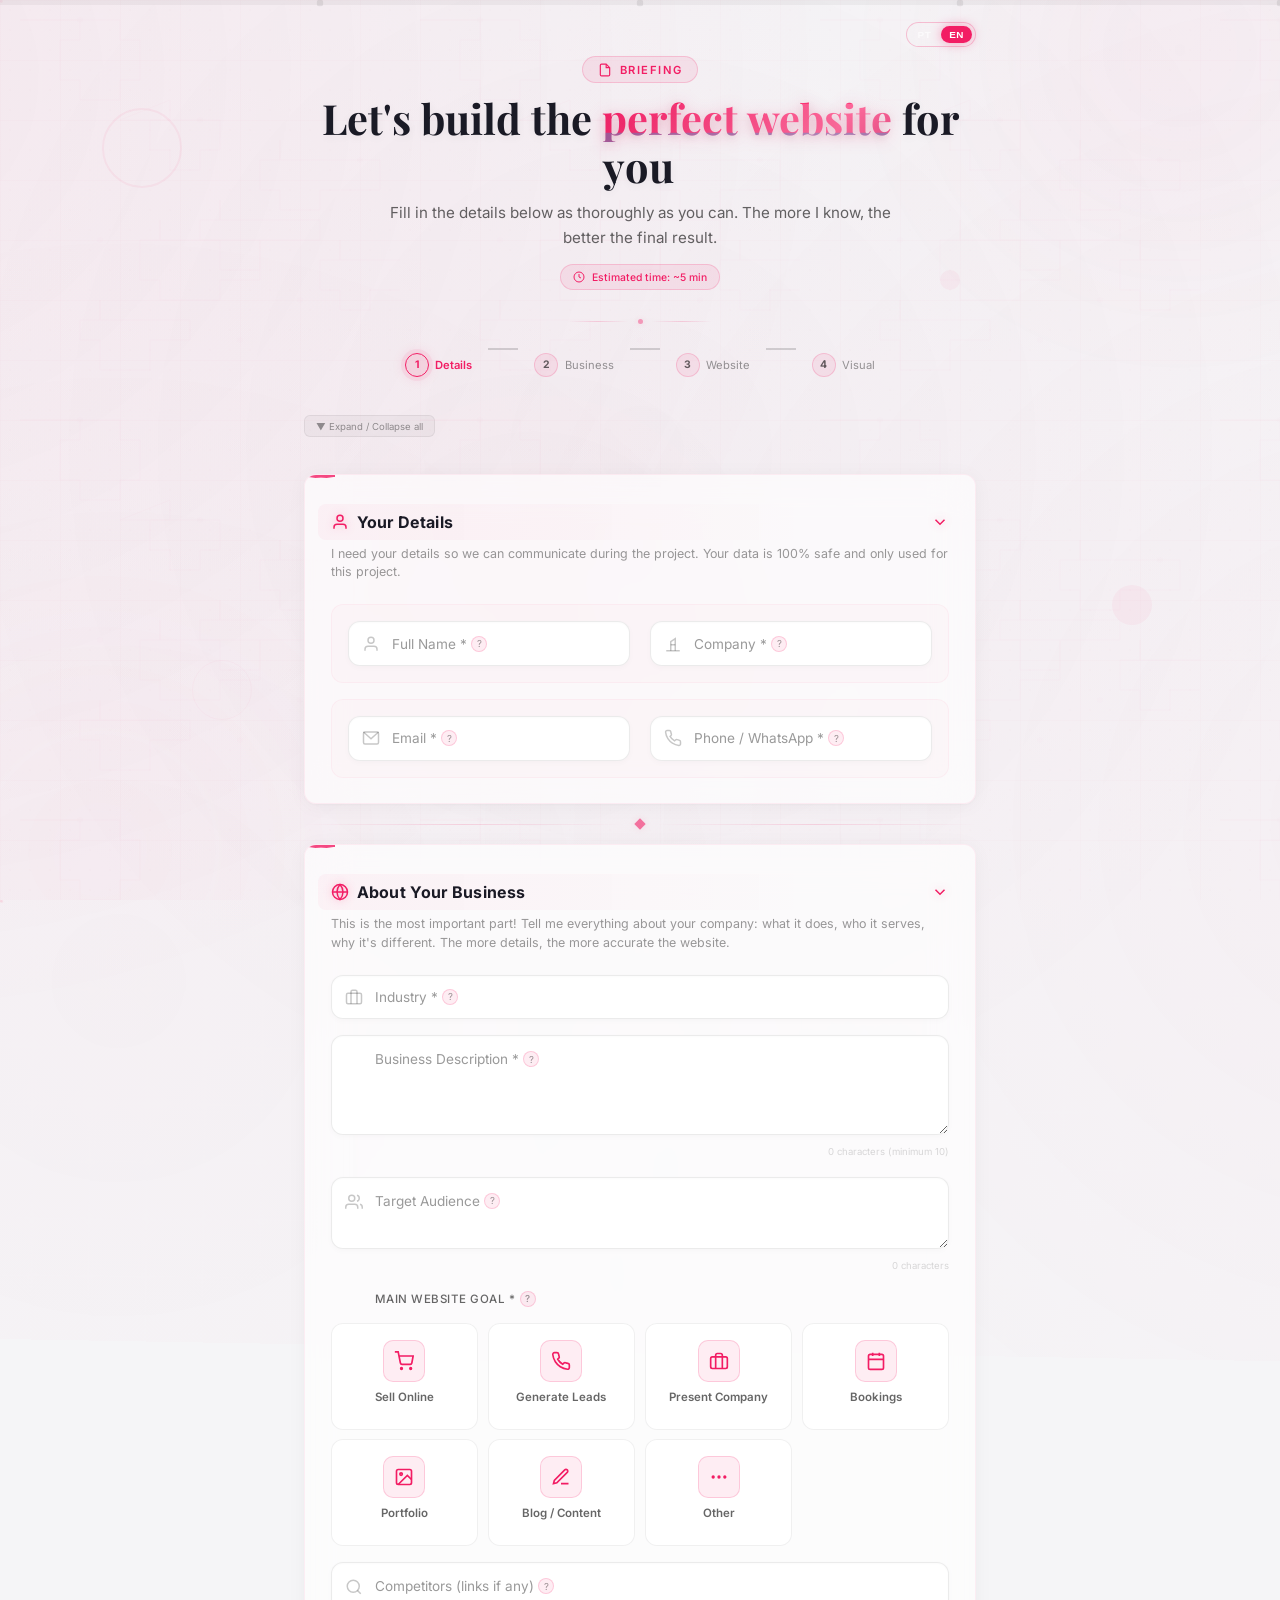
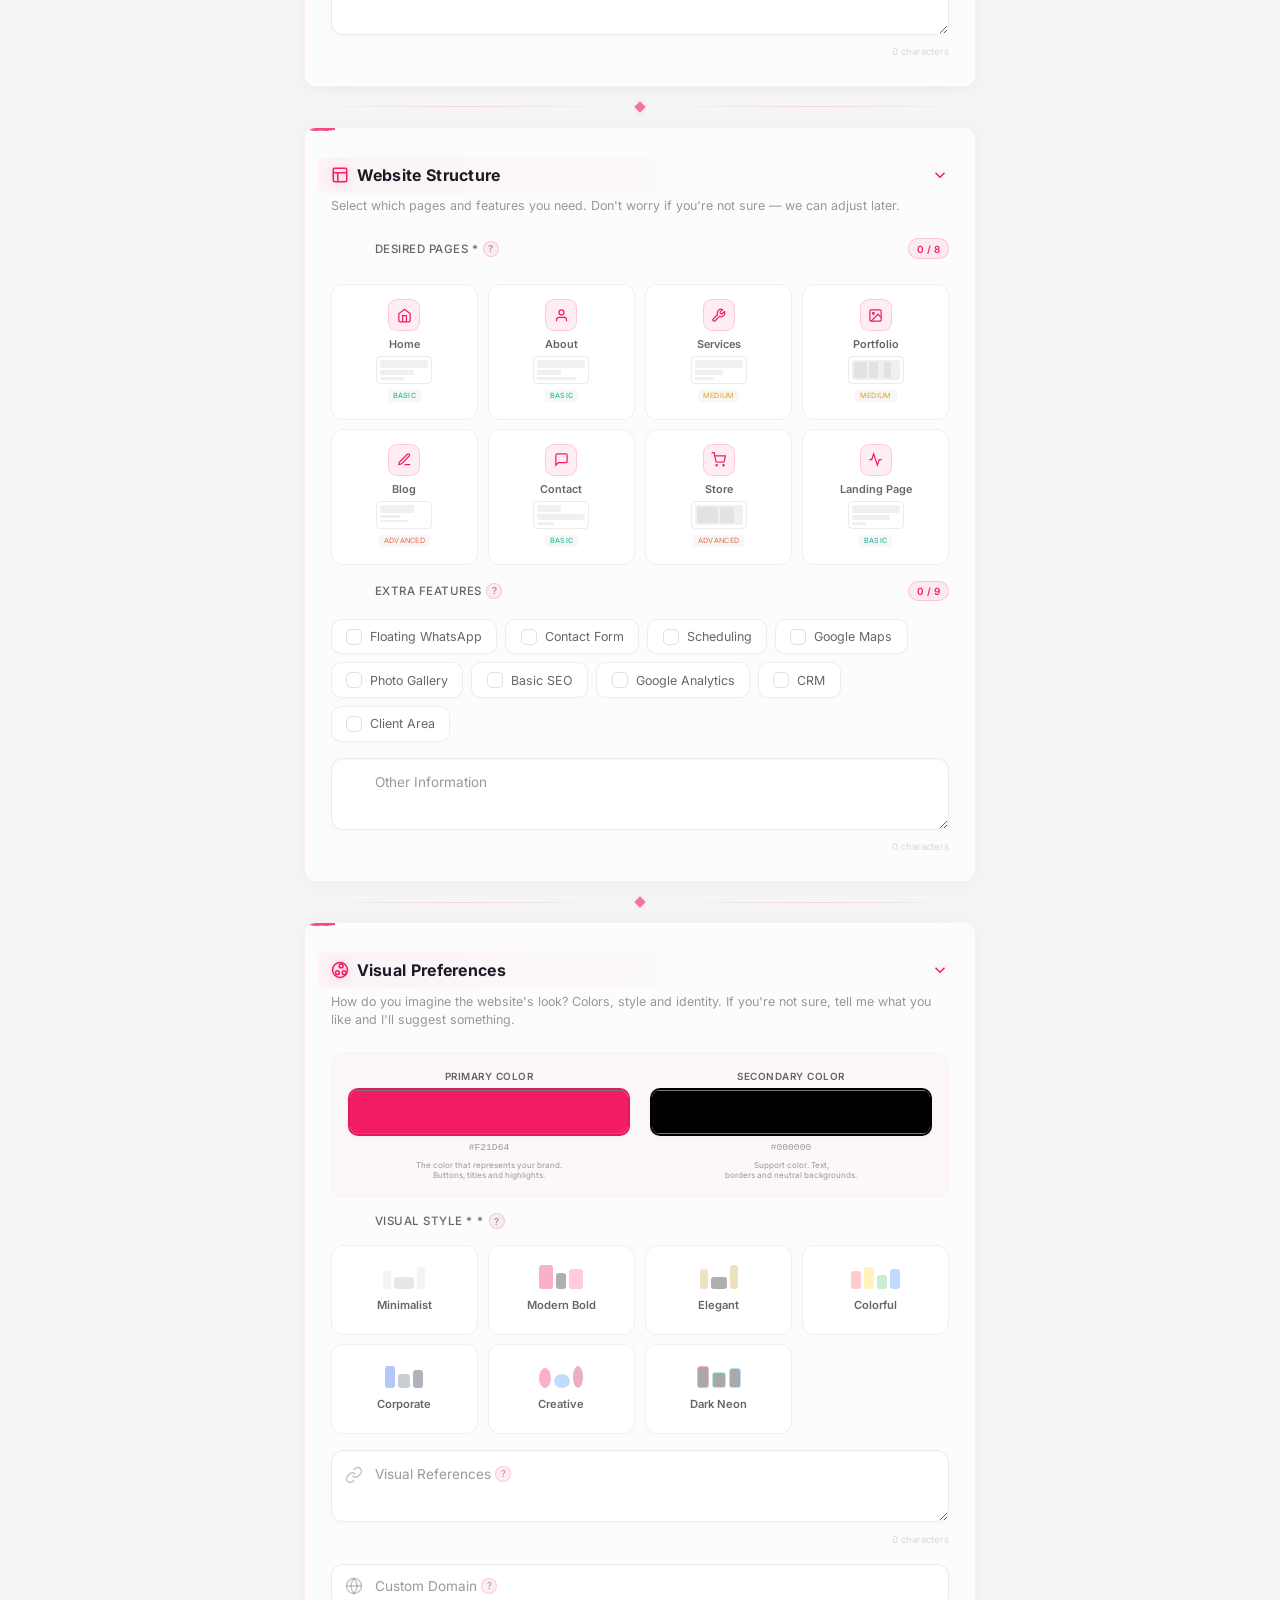
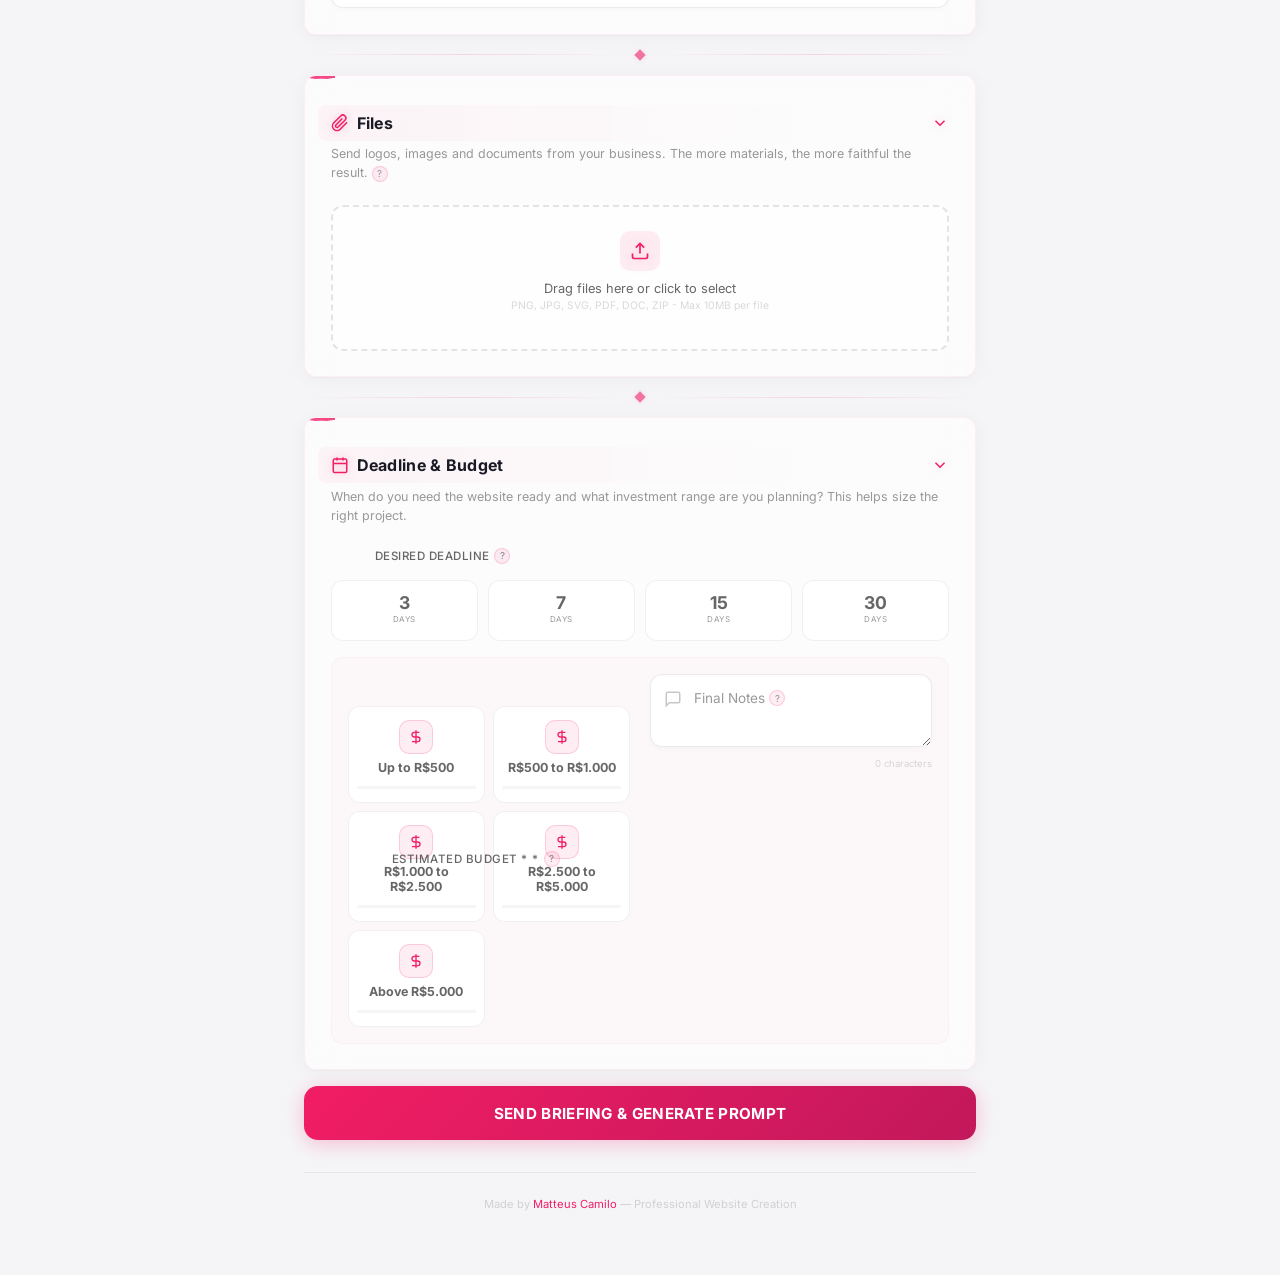
==== briefing.html @ bff7ce13 "Full PT/EN internationalization - briefing form, index, sites pages with lang switcher, textMap, SEO" ====
﻿<!DOCTYPE html>
<html lang="pt-BR">
<head>
    <meta charset="UTF-8">
    <meta name="viewport" content="width=device-width, initial-scale=1.0">
    <title>Briefing - Matteus Camilo | Criacao de Sites</title>
    <meta name="description" content="Formulario de briefing para criacao de sites profissionais. Preencha as informacoes e comece seu projeto.">
    <meta property="og:title" content="Briefing - Matteus Camilo | Criacao de Sites">
    <meta property="og:description" content="Formulario de briefing para criacao de sites profissionais. Preencha e comece seu projeto.">
    <meta property="og:type" content="website">
    <meta property="og:url" content="https://matteuscamiloaudiovisual.vercel.app/briefing.html">
    <meta property="og:image" content="https://matteuscamiloaudiovisual.vercel.app/Topo-fundo-OFC.png">
    <meta name="twitter:card" content="summary_large_image">
    <meta name="twitter:title" content="Briefing - Matteus Camilo | Criacao de Sites">
    <meta name="twitter:description" content="Formulario de briefing para criacao de sites profissionais.">
    <meta name="twitter:image" content="https://matteuscamiloaudiovisual.vercel.app/Topo-fundo-OFC.png">
    <script type="application/ld+json">
    {
        "@context":"https://schema.org",
        "@type":"WebPage",
        "name":"Briefing - Criacao de Sites Profissionais",
        "description":"Formulario de briefing para criacao de sites profissionais.",
        "publisher":{"@type":"Organization","name":"Matteus Camilo","logo":{"@type":"ImageObject","url":"https://matteuscamiloaudiovisual.vercel.app/Topo-fundo-OFC.png"}},
        "mainEntity":{"@type":"FAQPage","mainEntity":[{"@type":"Question","name":"Como funciona o briefing?","acceptedAnswer":{"@type":"Answer","text":"Preencha o formulario com as informacoes do seu negocio. Apos o envio, voce recebera um prompt personalizado para criar seu site."}},{"@type":"Question","name":"Quanto tempo demora?","acceptedAnswer":{"@type":"Answer","text":"O preenchimento leva entre 5 e 10 minutos. O prazo de entrega do site varia de 3 a 30 dias dependingo da complexidade."}}]}
    }
    </script>
    <script src="translations.js"></script>
    <script src="i18n.js"></script>
    <link rel="preconnect" href="https://fonts.googleapis.com">
    <link rel="preconnect" href="https://fonts.gstatic.com" crossorigin>
    <link href="https://fonts.googleapis.com/css2?family=Inter:wght@300;400;500;600;700&family=Playfair+Display:ital,wght@0,400;0,700;1,400&family=Share+Tech+Mono&display=swap" rel="stylesheet">
    <style>
        *,*::before,*::after{margin:0;padding:0;box-sizing:border-box}
        :root{
            --bg:#f5f5f7;--surface:rgba(0,0,0,.02);--surface-2:rgba(0,0,0,.04);
            --white:#1a1a25;--g1:rgba(0,0,0,.6);--g2:rgba(0,0,0,.4);--g3:rgba(0,0,0,.15);
            --accent:#f21d64;--accent-soft:rgba(242,29,100,.08);--accent-border:rgba(242,29,100,.18);
            --accent-glow:rgba(242,29,100,.1);--accent-hover:rgba(242,29,100,.12);
            --green:#00e5a0;--blue:#4a9eff;--red:#ff4757;
            --ease:cubic-bezier(.22,1,.36,1);
            --pink2:#ff6b9d;--dark-pink:#c2185b;
        }
        html{scroll-behavior:smooth}
        body{font-family:'Inter',sans-serif;background:var(--bg);color:var(--white);min-height:100vh;overflow-x:hidden}

        /* â”€â”€ MESH GRADIENT BG â”€â”€ */
        .briefing-mesh{position:fixed;inset:-50%;width:200%;height:200%;z-index:0;pointer-events:none;background:radial-gradient(circle at 20% 30%,rgba(242,29,100,.06) 0%,transparent 40%),radial-gradient(circle at 80% 70%,rgba(255,107,157,.045) 0%,transparent 40%),radial-gradient(circle at 50% 50%,rgba(194,24,91,.03) 0%,transparent 45%),radial-gradient(circle at 30% 80%,rgba(242,29,100,.025) 0%,transparent 35%);animation:meshFloat 30s ease-in-out infinite alternate}
        @keyframes meshFloat{0%{transform:translate(0,0) rotate(0deg)}33%{transform:translate(2%,-3%) rotate(1deg)}66%{transform:translate(-1%,2%) rotate(-1deg)}100%{transform:translate(3%,-1%) rotate(2deg)}}

        /* â”€â”€ FLOATING SHAPES â”€â”€ */
        .briefing-shapes{position:fixed;inset:0;z-index:0;pointer-events:none;overflow:hidden}
        .briefing-shape{position:absolute;border-radius:50%;opacity:.05}
        .briefing-shape-1{width:80px;height:80px;border:2px solid var(--accent);top:12%;left:8%;animation:shapeFloat 12s ease-in-out infinite}
        .briefing-shape-2{width:40px;height:40px;background:var(--accent);top:65%;right:10%;animation:shapeFloat 16s ease-in-out infinite reverse;opacity:.04}
        .briefing-shape-3{width:20px;height:20px;background:var(--pink2);top:30%;right:25%;animation:shapeFloat 10s ease-in-out infinite 2s;opacity:.06}
        .briefing-shape-4{width:60px;height:60px;border:1.5px solid var(--pink2);bottom:20%;left:15%;animation:shapeFloat 14s ease-in-out infinite 1s;opacity:.04}
        @keyframes shapeFloat{0%,100%{transform:translateY(0) rotate(0deg)}25%{transform:translateY(-15px) rotate(5deg)}50%{transform:translateY(10px) rotate(-3deg)}75%{transform:translateY(-8px) rotate(2deg)}}

        /* â”€â”€ BG LAYERS â”€â”€ */
        .briefing-bg{position:fixed;inset:0;z-index:0;pointer-events:none;overflow:hidden}
        .briefing-grid{position:absolute;inset:0;background-image:linear-gradient(rgba(242,29,100,.04) 1px,transparent 1px),linear-gradient(90deg,rgba(242,29,100,.04) 1px,transparent 1px);background-size:60px 60px;opacity:.3}
        .briefing-checker{position:absolute;inset:0;background-image:radial-gradient(circle,rgba(242,29,100,.018) 1px,transparent 1px);background-size:20px 20px;opacity:.6}
        .briefing-grid::after{content:'';position:absolute;inset:0}
        .briefing-vignette{position:absolute;inset:0;background:radial-gradient(ellipse at center,transparent 30%,var(--bg) 100%);pointer-events:none;opacity:0}
        .briefing-bg-orb{position:absolute;border-radius:50%;filter:blur(120px);opacity:.08;transition:opacity .5s}
        .briefing-bg-orb-1{width:500px;height:500px;background:radial-gradient(circle,#f21d64 0%,transparent 70%);top:-200px;right:-150px;animation:orbDrift 15s ease-in-out infinite}
        .briefing-bg-orb-2{width:400px;height:400px;background:radial-gradient(circle,#ff6b9d 0%,transparent 70%);bottom:-150px;left:-100px;animation:orbDrift 18s ease-in-out infinite reverse}
        .briefing-bg-orb-3{width:300px;height:300px;background:radial-gradient(circle,#c2185b 0%,transparent 70%);top:50%;left:30%;animation:orbDrift 20s ease-in-out infinite}
        @keyframes orbDrift{0%,100%{transform:translate(0,0)}25%{transform:translate(30px,-40px)}50%{transform:translate(-20px,30px)}75%{transform:translate(40px,20px)}}
        .briefing-circuit{position:absolute;inset:0;opacity:.03;pointer-events:none;background-image:url("data:image/svg+xml,%3Csvg xmlns='http://www.w3.org/2000/svg' width='400' height='400'%3E%3Cpath d='M20 20h60v0h40v20h20v40h-20v20h-40v-20h-20v-40h20v-20zm100 100h80v0h20v30h-20v20h-30v-20h-20v-30h20v-20zm160 40h40v0h60v30h-60v20h-40v-20h-20v-30h20v-20zm-120 80h60v0h40v40h-40v20h-60v-20h-20v-40h20v-20zm180 20h30v0h50v30h-50v20h-30v-20h-20v-30h20v-20zm-240 60h50v0h40v20h-40v30h-50v-30h-20v-20h20v-20zm120-100h40v0h60v20h-60v30h-40v-30h-20v-20h20v-20z' fill='none' stroke='%23f21d64' stroke-width='.5'/%3E%3Ccircle cx='80' cy='20' r='3' fill='%23f21d64' opacity='.3'/%3E%3Ccircle cx='200' cy='120' r='3' fill='%23f21d64' opacity='.3'/%3E%3Ccircle cx='360' cy='160' r='3' fill='%23f21d64' opacity='.3'/%3E%3Ccircle cx='240' cy='340' r='3' fill='%23f21d64' opacity='.3'/%3E%3Ccircle cx='100' cy='240' r='3' fill='%23f21d64' opacity='.3'/%3E%3Ccircle cx='300' cy='300' r='3' fill='%23f21d64' opacity='.3'/%3E%3C/svg%3E");background-size:400px 400px}
        .briefing-grain{position:fixed;inset:0;z-index:1;pointer-events:none;opacity:.04;background-image:url("data:image/svg+xml,%3Csvg viewBox='0 0 256 256' xmlns='http://www.w3.org/2000/svg'%3E%3Cfilter id='n'%3E%3CfeTurbulence type='fractalNoise' baseFrequency='.85' numOctaves='4' stitchTiles='stitch'/%3E%3C/filter%3E%3Crect width='100%25' height='100%25' filter='url(%23n)'/%3E%3C/svg%3E");mix-blend-mode:overlay}
        .briefing-particles{position:fixed;inset:0;z-index:0;pointer-events:none}
        .briefing-particle{position:absolute;border-radius:50%;pointer-events:none;opacity:0}

        /* â”€â”€ PROGRESS BAR â”€â”€ */
        .briefing-progress-wrap{position:fixed;top:0;left:0;right:0;height:5px;z-index:100;background:rgba(0,0,0,.04);overflow:visible}
        .briefing-progress{height:100%;background:linear-gradient(90deg,var(--accent),#ff6b9d,#c2185b,var(--accent));background-size:200% 100%;animation:progressShimmer 2s linear infinite;transition:width .5s var(--ease);border-radius:0 3px 3px 0;position:relative;box-shadow:0 0 12px rgba(242,29,100,.4)}
        @keyframes progressShimmer{0%{background-position:0% 0%}100%{background-position:200% 0%}}
        .briefing-progress::after{content:'';position:absolute;right:-2px;top:50%;transform:translateY(-50%);width:10px;height:10px;border-radius:50%;background:var(--accent);box-shadow:0 0 16px rgba(242,29,100,.7),0 0 4px rgba(242,29,100,.9);opacity:0;transition:opacity .3s}
        .briefing-progress[style*="width:0"]::after{opacity:0!important}
        .briefing-progress::before{content:'';position:absolute;right:0;top:50%;transform:translateY(-50%);width:20px;height:20px;border-radius:50%;background:radial-gradient(circle,rgba(242,29,100,.15),transparent 70%);pointer-events:none}
        .briefing-progress-markers{position:absolute;top:50%;left:0;right:0;transform:translateY(-50%)}
        .briefing-progress-marker{position:absolute;width:7px;height:7px;border-radius:50%;background:rgba(0,0,0,.08);transform:translate(-50%,-50%);transition:all .4s var(--ease);top:50%;border:1.5px solid transparent}
        .briefing-progress-marker.active{background:var(--accent);border-color:rgba(255,255,255,.8);box-shadow:0 0 10px rgba(242,29,100,.4);transform:translate(-50%,-50%) scale(1.5)}
        .briefing-progress-marker.passed{background:var(--accent);border-color:rgba(242,29,100,.4);opacity:.6}

        .briefing-container{max-width:720px;margin:0 auto;padding:2rem 1.5rem 4rem;position:relative;z-index:2}

        .briefing-lang{position:absolute;top:1.4rem;right:1.5rem;z-index:5;display:inline-flex;align-items:center;gap:2px;background:rgba(255,255,255,.06);border:1px solid rgba(242,29,100,.25);border-radius:999px;padding:3px;backdrop-filter:blur(8px)}
        .briefing-lang .lang-btn{background:transparent;border:0;color:rgba(255,255,255,.6);font-size:.62rem;font-weight:700;letter-spacing:.5px;padding:3px 8px;border-radius:999px;cursor:pointer;transition:all .3s var(--ease)}
        .briefing-lang .lang-btn:hover{color:#fff}
        .briefing-lang .lang-btn.active{background:var(--accent);color:#fff;box-shadow:0 0 12px rgba(242,29,100,.4)}

        /* â”€â”€ HUD CORNERS â”€â”€ */
        .briefing-hud-corners{position:relative}
        .briefing-hud-corners::before,.briefing-hud-corners::after,
        .briefing-hud-inner::before,.briefing-hud-inner::after{content:'';position:absolute;width:30px;height:30px;pointer-events:none;animation:hudPulse 3s ease-in-out infinite}
        .briefing-hud-corners::before{top:-8px;left:-8px;border-top:2px solid var(--accent);border-left:2px solid var(--accent)}
        .briefing-hud-corners::after{top:-8px;right:-8px;border-top:2px solid var(--accent);border-right:2px solid var(--accent)}
        .briefing-hud-inner::before{bottom:-8px;left:-8px;border-bottom:2px solid var(--accent);border-left:2px solid var(--accent)}
        .briefing-hud-inner::after{bottom:-8px;right:-8px;border-bottom:2px solid var(--accent);border-right:2px solid var(--accent)}
        @keyframes hudPulse{0%,100%{opacity:.3}50%{opacity:.8}}

        /* â”€â”€ HEADER â”€â”€ */
        .briefing-header{text-align:center;margin-bottom:1.8rem;padding-top:1.5rem;opacity:0;transform:translateY(20px);animation:fadeUp .6s var(--ease) .2s forwards}
        .briefing-badge{position:relative;display:inline-flex;align-items:center;gap:.5rem;background:var(--accent-soft);border:1px solid var(--accent-border);color:var(--accent);font-size:.7rem;font-weight:600;padding:.35rem .9rem;border-radius:20px;text-transform:uppercase;letter-spacing:1.5px;margin-bottom:.7rem;animation:neonFlicker 4s ease-in-out infinite}
        .briefing-badge::before{content:'';position:absolute;inset:-4px;border-radius:24px;border:1.5px solid var(--accent);opacity:0;animation:badgePulseRing 2.5s ease-in-out infinite}
        @keyframes badgePulseRing{0%,100%{opacity:0;transform:scale(1)}50%{opacity:.3;transform:scale(1.05)}}
        .briefing-badge svg{width:14px;height:14px;transition:transform .3s}
        .briefing-badge:hover svg{transform:rotate(-10deg) scale(1.1)}
        .briefing-title{font-family:'Playfair Display',serif;font-size:2.6rem;font-weight:700;line-height:1.15;margin-bottom:.4rem;position:relative;min-height:1.15em;color:var(--white);text-shadow:0 2px 10px rgba(0,0,0,.06)}
        .briefing-title .accent{background:linear-gradient(135deg,var(--accent) 0%,#ff6b9d 40%,#c2185b 70%,var(--accent) 100%);background-size:200% 200%;-webkit-background-clip:text;-webkit-text-fill-color:transparent;background-clip:text;position:relative;display:inline-block;animation:gradientShift 4s ease-in-out infinite;filter:drop-shadow(0 2px 8px rgba(242,29,100,.3))}
        @keyframes gradientShift{0%,100%{background-position:0% 50%}50%{background-position:100% 50%}}
        .briefing-title .accent::before,.briefing-title .accent::after{content:attr(data-text);position:absolute;top:0;left:0;width:100%;height:100%;-webkit-background-clip:text;background-clip:text}
        .briefing-title .accent::before{-webkit-text-fill-color:rgba(255,0,80,.4);text-fill-color:rgba(255,0,80,.4);animation:glitch1 5s infinite;clip-path:inset(0 0 80% 0)}
        .briefing-title .accent::after{-webkit-text-fill-color:rgba(0,200,255,.3);text-fill-color:rgba(0,200,255,.3);animation:glitch2 5s infinite;clip-path:inset(80% 0 0 0)}
        @keyframes glitch1{0%,90%,100%{transform:translate(0)}92%{transform:translate(4px,-2px)}95%{transform:translate(-3px,1px)}97%{transform:translate(2px,3px)}}
        @keyframes glitch2{0%,88%,100%{transform:translate(0)}90%{transform:translate(-4px,2px)}93%{transform:translate(3px,-3px)}96%{transform:translate(-2px,1px)}}
        .briefing-sub{font-size:.95rem;color:var(--g1);line-height:1.7;max-width:520px;margin:0 auto;opacity:0;animation:fadeIn .8s var(--ease) 2.5s forwards;font-weight:400}
        .typewriter-cursor{display:inline-block;width:2px;height:1em;background:var(--accent);margin-left:2px;vertical-align:text-bottom;animation:cursorBlink .8s step-end infinite}
        @keyframes cursorBlink{0%,100%{opacity:1}50%{opacity:0}}
        @keyframes neonFlicker{0%,19%,21%,23%,25%,54%,56%,100%{text-shadow:0 0 7px rgba(242,29,100,.2);opacity:1}20%,24%,55%{text-shadow:none;opacity:.85}}

        /* â”€â”€ STEPS â”€â”€ */
        .briefing-steps{display:flex;justify-content:center;gap:.5rem;margin-bottom:2rem;opacity:0;animation:fadeUp .6s var(--ease) .4s forwards}
        .briefing-step{position:relative;display:flex;align-items:center;gap:.4rem;font-size:.7rem;color:var(--g2);transition:all .4s var(--ease);cursor:pointer;padding:.3rem .5rem;border-radius:8px}
        .briefing-step:hover{background:rgba(242,29,100,.04)}
        .briefing-step::after{content:attr(data-tip);position:absolute;bottom:calc(100% + 8px);left:50%;transform:translateX(-50%) scale(.9);background:#fff;border:1px solid rgba(0,0,0,.08);border-radius:6px;padding:.3rem .6rem;font-size:.6rem;color:var(--g1);white-space:nowrap;pointer-events:none;opacity:0;transition:all .25s var(--ease);box-shadow:0 4px 12px rgba(0,0,0,.08);z-index:10}
        .briefing-step:hover::after{opacity:1;transform:translateX(-50%) scale(1)}
        .briefing-step.active .briefing-step-num{animation:numPop .4s var(--ease)}
        @keyframes numPop{0%{transform:scale(1)}50%{transform:scale(1.35)}100%{transform:scale(1)}}
        .briefing-step-num{width:24px;height:24px;border-radius:50%;background:var(--accent-soft);border:1.5px solid var(--accent-border);display:flex;align-items:center;justify-content:center;font-size:.65rem;font-weight:700;color:var(--g1);transition:all .4s var(--ease)}
        .briefing-step.active .briefing-step-num{background:rgba(242,29,100,.12);border-color:var(--accent);color:var(--accent);box-shadow:0 0 14px rgba(242,29,100,.15),0 0 0 4px rgba(242,29,100,.06)}
        .briefing-step.completed .briefing-step-num{background:var(--accent);border-color:var(--accent);color:#fff;box-shadow:0 0 8px rgba(242,29,100,.2)}
        .briefing-step.active{color:var(--accent);font-weight:600}
        .briefing-step-line{width:30px;height:1.5px;background:var(--g3);transition:all .4s var(--ease)}
        .briefing-step-line.filled{background:linear-gradient(90deg,var(--accent),#ff6b9d);box-shadow:0 0 6px rgba(242,29,100,.2)}

        .briefing-form{display:flex;flex-direction:column;gap:0}

        /* â”€â”€ SECTION DIVIDERS â”€â”€ */
        .briefing-divider{display:flex;align-items:center;justify-content:center;gap:.8rem;padding:1rem 0;opacity:0;transform:translateY(20px);transition:all .6s var(--ease)}
        .briefing-divider.visible{opacity:1;transform:translateY(0)}
        .briefing-divider-line{flex:1;height:1px;background:linear-gradient(90deg,transparent,rgba(242,29,100,.15),transparent);transform:scaleX(0);transition:transform 1s var(--ease)}
        .briefing-divider.visible .briefing-divider-line{transform:scaleX(1)}
        .briefing-divider-diamond{width:8px;height:8px;background:var(--accent);transform:rotate(45deg);opacity:.3;transition:all .6s var(--ease) .3s;box-shadow:0 0 8px rgba(242,29,100,.2)}
        .briefing-divider.visible .briefing-divider-diamond{opacity:.6}

        /* â”€â”€ SECTIONS â”€â”€ */
        .briefing-section{background:rgba(255,255,255,.65);border:1px solid rgba(242,29,100,.06);border-radius:12px;padding:1.8rem 1.6rem 1.6rem;position:relative;overflow:hidden;box-shadow:0 2px 20px rgba(0,0,0,.04),0 1px 3px rgba(0,0,0,.03);backdrop-filter:blur(20px);-webkit-backdrop-filter:blur(20px);opacity:0;transform:translateY(30px);transition:all .5s var(--ease);transition-delay:calc(var(--i,0) * .1s)}
        .briefing-section.visible{opacity:1;transform:translateY(0);transition-delay:0s}
        .briefing-section:hover{background:rgba(255,255,255,.78);backdrop-filter:blur(30px);-webkit-backdrop-filter:blur(30px);border-color:rgba(242,29,100,.14);box-shadow:0 8px 30px rgba(242,29,100,.06),0 2px 8px rgba(0,0,0,.04);transform:translateY(-2px)}
        .briefing-section::before{content:'';position:absolute;top:0;left:0;right:0;height:3px;background:linear-gradient(90deg,transparent 5%,var(--accent) 30%,#ff6b9d 50%,var(--accent) 70%,transparent 95%);opacity:.8}
        .briefing-section-title{font-size:1rem;font-weight:700;color:var(--white);margin-bottom:.3rem;display:flex;align-items:center;gap:.5rem;position:relative;letter-spacing:.3px;background:linear-gradient(90deg,rgba(242,29,100,.04),transparent 80%);padding:.5rem .8rem;border-radius:8px;margin-left:-.8rem;margin-right:-.8rem}
        .briefing-section-title svg{width:18px;height:18px;color:var(--accent);filter:drop-shadow(0 0 4px rgba(242,29,100,.3));transition:all .3s;flex-shrink:0}
        .briefing-section:hover .briefing-section-title svg{filter:drop-shadow(0 0 6px rgba(242,29,100,.45));transform:scale(1.05)}
        .briefing-section-desc{font-size:.78rem;color:var(--g2);margin-bottom:1.4rem;line-height:1.5}
        .briefing-section.visible .briefing-section-title{animation:titlePulse 4s ease-in-out infinite}
        @keyframes titlePulse{0%,100%{text-shadow:none}50%{text-shadow:0 0 14px rgba(242,29,100,.12),0 0 28px rgba(242,29,100,.05)}}

        .briefing-row{display:grid;grid-template-columns:1fr 1fr;gap:1.2rem;background:rgba(242,29,100,.015);border-radius:12px;padding:1rem;border:1px solid rgba(242,29,100,.04);transition:all .4s var(--ease)}
        .briefing-row:hover{background:rgba(242,29,100,.025);border-color:rgba(242,29,100,.08);box-shadow:0 2px 12px rgba(242,29,100,.03)}
        @media(max-width:600px){.briefing-row{grid-template-columns:1fr}}

        /* â”€â”€ FIELDS â”€â”€ */
        .briefing-field{display:flex;flex-direction:column;gap:.5rem;position:relative}
        .briefing-field-wrap{position:relative;display:flex;flex-direction:column}
        .briefing-label{font-size:.85rem;font-weight:400;color:var(--g2);position:absolute;left:44px;top:50%;transform:translateY(-50%);pointer-events:none;transition:all .3s cubic-bezier(.22,1,.36,1);z-index:1;display:flex;align-items:center;gap:.3rem;white-space:nowrap}
        .briefing-field-wrap-textarea .briefing-label{top:16px;transform:none}
        .briefing-input:focus~.briefing-label,.briefing-input:not(:placeholder-shown)~.briefing-label,
        .briefing-textarea:focus~.briefing-label,.briefing-textarea:not(:placeholder-shown)~.briefing-label,
        .briefing-field.has-value .briefing-label,
        .briefing-select:focus~.briefing-label{top:6px;transform:none;font-size:.62rem;font-weight:700;color:var(--accent);text-transform:uppercase;letter-spacing:.8px}
        .briefing-field.has-value .briefing-label{top:6px;transform:none;font-size:.62rem;font-weight:700;color:var(--accent);text-transform:uppercase;letter-spacing:.8px}

        /* â”€â”€ FIELD ICONS â”€â”€ */
        .briefing-field-icon{position:absolute;left:14px;top:50%;transform:translateY(-50%);width:18px;height:18px;color:rgba(0,0,0,.22);transition:all .3s var(--ease);z-index:1;pointer-events:none}
        .briefing-field-wrap-textarea .briefing-field-icon{top:16px;transform:none}
        .briefing-input:focus~.briefing-field-icon,.briefing-textarea:focus~.briefing-field-icon{color:var(--accent);filter:drop-shadow(0 0 3px rgba(242,29,100,.2))}
        .briefing-field.has-value .briefing-field-icon{color:var(--accent);filter:drop-shadow(0 0 3px rgba(242,29,100,.15))}

        /* â”€â”€ VALIDATION ICONS â”€â”€ */
        .briefing-field-status{position:absolute;right:14px;top:50%;transform:translateY(-50%);display:flex;align-items:center;gap:2px;opacity:0;pointer-events:none;transition:all .3s var(--ease);z-index:2}
        .briefing-field-wrap-textarea .briefing-field-status{top:16px;transform:none}
        .briefing-field.valid .briefing-field-status,.briefing-field.invalid .briefing-field-status{opacity:1}
        .briefing-field.valid .briefing-field-status{transform:translateY(-50%) scale(1.1)}
        .briefing-field.valid .field-x,.briefing-field.invalid .field-check{display:none}
        .field-check,.field-x{width:20px;height:20px}
        .field-check-path{stroke-dasharray:24;stroke-dashoffset:24;transition:stroke-dashoffset .5s var(--ease)}
        .briefing-field.valid .field-check-path{stroke-dashoffset:0}
        .field-x-line{stroke-dasharray:20;stroke-dashoffset:20;transition:stroke-dashoffset .3s var(--ease)}
        .briefing-field.invalid .field-x-line{stroke-dashoffset:0}
        .briefing-field.invalid .briefing-field-status .field-x{animation:shakeX .4s var(--ease)}
        @keyframes shakeX{0%,100%{transform:translateX(0)}20%,60%{transform:translateX(-3px)}40%,80%{transform:translateX(3px)}}

        /* â”€â”€ TOOLTIPS â”€â”€ */
        .briefing-tooltip{position:relative;display:inline-flex;align-items:center;justify-content:center;width:16px;height:16px;border-radius:50%;background:var(--accent-soft);border:1px solid var(--accent-border);cursor:help;font-size:.6rem;color:var(--g2);transition:all .3s var(--ease);flex-shrink:0}
        .briefing-tooltip:hover{background:var(--accent-hover);border-color:rgba(242,29,100,.35);color:var(--accent);box-shadow:0 0 10px var(--accent-glow);transform:scale(1.1)}
        .briefing-tooltip-tip{position:absolute;bottom:calc(100% + 12px);left:50%;transform:translateX(-50%) scale(.92);background:#fff;border:1px solid rgba(242,29,100,.1);border-radius:10px;padding:.6rem .8rem;font-size:.68rem;color:var(--g1);pointer-events:none;opacity:0;transition:all .3s var(--ease);z-index:10;max-width:230px;white-space:normal;line-height:1.5;text-transform:none;letter-spacing:0;font-weight:400;box-shadow:0 8px 24px rgba(0,0,0,.1),0 2px 8px rgba(242,29,100,.06)}
        .briefing-tooltip-tip::after{content:'';position:absolute;top:100%;left:50%;transform:translateX(-50%);border:5px solid transparent;border-top-color:#fff}
        .briefing-tooltip:hover .briefing-tooltip-tip{opacity:1;transform:translateX(-50%) scale(1);pointer-events:auto}

        /* â”€â”€ INPUTS â”€â”€ */
        .briefing-input,.briefing-textarea,.briefing-select{background:#fff;border:1.5px solid rgba(0,0,0,.08);border-radius:12px;padding:.8rem 1.1rem;color:var(--white);font-family:'Inter',sans-serif;font-size:.88rem;transition:all .35s var(--ease);outline:none;width:100%;box-shadow:0 2px 6px rgba(0,0,0,.025),inset 0 1px 2px rgba(0,0,0,.02)}
        .briefing-input,.briefing-textarea{padding-left:44px}
        .briefing-input:focus,.briefing-textarea:focus,.briefing-select:focus{border-color:var(--accent);box-shadow:0 0 0 3.5px rgba(242,29,100,.1),0 4px 12px rgba(242,29,100,.08),inset 0 1px 3px rgba(242,29,100,.04);background:#fff;transform:scale(1.01)}
        .briefing-input:hover,.briefing-textarea:hover,.briefing-select:hover{border-color:rgba(242,29,100,.25);box-shadow:0 3px 12px rgba(242,29,100,.06),inset 0 1px 2px rgba(0,0,0,.02)}
        .briefing-input::placeholder,.briefing-textarea::placeholder{color:transparent}
        .briefing-input:focus::placeholder,.briefing-textarea:focus::placeholder{color:var(--g3)}
        .briefing-textarea{min-height:100px;resize:vertical;line-height:1.6}
        .briefing-select{cursor:pointer;appearance:none;background-image:url("data:image/svg+xml,%3Csvg width='12' height='8' viewBox='0 0 12 8' fill='none' xmlns='http://www.w3.org/2000/svg'%3E%3Cpath d='M1 1.5L6 6.5L11 1.5' stroke='rgba(0,0,0,.25)' stroke-width='1.5' stroke-linecap='round' stroke-linejoin='round'/%3E%3C/svg%3E");background-repeat:no-repeat;background-position:right 1rem center;padding-left:1rem}
        .briefing-select option{background:#fff;color:var(--white)}
        .briefing-select option:disabled{color:var(--g3)}
        .briefing-field.valid .briefing-input,.briefing-field.valid .briefing-textarea,.briefing-field.valid .briefing-select{border-color:rgba(242,29,100,.4);box-shadow:0 0 0 3px rgba(242,29,100,.06),0 2px 8px rgba(242,29,100,.05)}
        .briefing-field.invalid .briefing-input,.briefing-field.invalid .briefing-textarea{border-color:rgba(255,71,87,.4);box-shadow:0 0 0 3px rgba(255,71,87,.06)}
        .briefing-field-error{font-size:.68rem;color:var(--red);display:none;margin-top:.1rem;font-weight:500;animation:slideUpError .3s var(--ease)}
        .briefing-field.invalid .briefing-field-error{display:block}
        @keyframes slideUpError{from{opacity:0;transform:translateY(-4px)}to{opacity:1;transform:translateY(0)}}

        /* â”€â”€ CHECKBOXES â”€â”€ */
        .briefing-checkboxes{display:flex;flex-wrap:wrap;gap:.5rem}
        .briefing-check{display:flex;align-items:center;gap:.5rem;background:#fff;border:1.5px solid rgba(0,0,0,.07);border-radius:10px;padding:.55rem .9rem;cursor:pointer;transition:all .3s var(--ease);font-size:.78rem;color:var(--g1);box-shadow:0 1px 3px rgba(0,0,0,.02);position:relative;overflow:hidden;user-select:none;-webkit-user-select:none}
        .briefing-check::after{content:'';position:absolute;width:0;height:0;border-radius:50%;background:rgba(242,29,100,.12);left:var(--rx,50%);top:var(--ry,50%);transform:translate(-50%,-50%);pointer-events:none}
        .briefing-check.ripple::after{animation:ripple .5s var(--ease) forwards}
        @keyframes ripple{0%{width:0;height:0;opacity:1}100%{width:250px;height:250px;opacity:0}}
        .briefing-check:hover{border-color:rgba(242,29,100,.25);box-shadow:0 3px 12px rgba(242,29,100,.06);transform:translateY(-1px)}
        .briefing-check:focus-visible{outline:2px solid var(--accent);outline-offset:2px}
        .briefing-check input{display:none}
        .briefing-check.checked{border-color:var(--accent);background:rgba(242,29,100,.06);color:var(--accent);box-shadow:0 2px 12px rgba(242,29,100,.1);transform:translateY(-1px)}
        .briefing-check-dot{width:16px;height:16px;border-radius:5px;border:1.5px solid rgba(0,0,0,.12);display:flex;align-items:center;justify-content:center;transition:all .3s var(--ease);flex-shrink:0;position:relative}
        .briefing-check.checked .briefing-check-dot{background:var(--accent);border-color:var(--accent);box-shadow:0 0 10px rgba(242,29,100,.3);animation:checkBounce .35s var(--ease)}
        @keyframes checkBounce{0%{transform:scale(1)}30%{transform:scale(1.25)}60%{transform:scale(.9)}100%{transform:scale(1)}}
        .briefing-check.checked .briefing-check-dot::after{content:'';width:6px;height:3px;border-left:1.5px solid #fff;border-bottom:1.5px solid #fff;transform:rotate(-45deg) translateY(-1px)}

        /* â”€â”€ CHECKBOX COUNTERS â”€â”€ */
        .briefing-check-group-header{display:flex;align-items:center;justify-content:space-between;margin-bottom:.6rem}
        .briefing-check-counter{font-size:.62rem;background:var(--accent-soft);border:1px solid var(--accent-border);border-radius:10px;padding:.2rem .5rem;font-weight:600;color:var(--accent);transition:all .3s var(--ease)}
        .briefing-check-counter.has-items{background:rgba(242,29,100,.12);border-color:rgba(242,29,100,.3)}

        /* â”€â”€ OBJECTIVE CARDS â”€â”€ */
        .briefing-obj-cards{display:grid;grid-template-columns:repeat(auto-fill,minmax(140px,1fr));gap:.6rem;margin-top:.5rem}
        .briefing-obj-card{position:relative;display:flex;flex-direction:column;align-items:center;gap:.5rem;padding:1rem .6rem;border-radius:12px;border:1.5px solid rgba(0,0,0,.06);background:#fff;cursor:pointer;transition:all .35s var(--ease);text-align:center;overflow:hidden;user-select:none}
        .briefing-obj-card::after{content:'';position:absolute;inset:0;border-radius:11px;opacity:0;transition:opacity .3s;background:radial-gradient(circle at 50% 30%,rgba(242,29,100,.06),transparent 70%)}
        .briefing-obj-card:hover{border-color:rgba(242,29,100,.2);box-shadow:0 4px 16px rgba(242,29,100,.06);transform:translateY(-2px)}
        .briefing-obj-card:hover::after{opacity:1}
        .briefing-obj-card.selected{border-color:var(--accent);background:rgba(242,29,100,.04);box-shadow:0 4px 20px rgba(242,29,100,.1);transform:translateY(-2px)}
        .briefing-obj-card.selected::after{opacity:1}
        .briefing-obj-card.selected::before{content:'';position:absolute;top:0;left:0;right:0;height:3px;background:linear-gradient(90deg,var(--accent),#ff6b9d);animation:objBarIn .3s var(--ease)}
        @keyframes objBarIn{from{transform:scaleX(0)}to{transform:scaleX(1)}}
        .briefing-obj-card.selected .briefing-obj-icon{background:var(--accent);color:#fff;box-shadow:0 0 14px rgba(242,29,100,.3)}
        .briefing-obj-card.selected .briefing-obj-title{color:var(--accent)}
        .briefing-obj-icon{width:42px;height:42px;border-radius:10px;background:var(--accent-soft);border:1px solid var(--accent-border);display:flex;align-items:center;justify-content:center;color:var(--accent);transition:all .35s var(--ease);flex-shrink:0}
        .briefing-obj-icon svg{width:20px;height:20px}
        .briefing-obj-title{font-size:.72rem;font-weight:600;color:var(--g1);line-height:1.3;transition:color .3s;position:relative;z-index:1}
        .briefing-obj-desc{font-size:.58rem;color:var(--g2);line-height:1.4;position:relative;z-index:1;max-height:0;opacity:0;overflow:hidden;transition:all .35s var(--ease)}
        .briefing-obj-card.selected .briefing-obj-desc{max-height:60px;opacity:1;margin-top:.1rem}
        .briefing-obj-check{position:absolute;top:8px;right:8px;width:18px;height:18px;border-radius:50%;background:var(--accent);color:#fff;display:flex;align-items:center;justify-content:center;opacity:0;transform:scale(.5);transition:all .3s var(--ease);z-index:2}
        .briefing-obj-card.selected .briefing-obj-check{opacity:1;transform:scale(1)}
        .briefing-obj-check svg{width:10px;height:10px}
        @keyframes objCardPop{0%{transform:scale(1)}40%{transform:scale(1.05)}100%{transform:scale(1)}}
        .briefing-obj-card.pop{animation:objCardPop .3s var(--ease)}
        @media(max-width:600px){.briefing-obj-cards{grid-template-columns:repeat(2,1fr);gap:.5rem}.briefing-obj-card{padding:.8rem .5rem}.briefing-obj-desc{display:none!important}}

                /* STYLE CARDS */
        .briefing-style-cards{display:grid;grid-template-columns:repeat(auto-fill,minmax(130px,1fr));gap:.6rem;margin-top:.5rem}
        .briefing-style-card{position:relative;display:flex;flex-direction:column;align-items:center;gap:.4rem;padding:.9rem .5rem;border-radius:12px;border:1.5px solid rgba(0,0,0,.06);background:#fff;cursor:pointer;transition:all .35s var(--ease);text-align:center;overflow:hidden;user-select:none}
        .briefing-style-card::after{content:"";position:absolute;inset:0;border-radius:11px;opacity:0;transition:opacity .3s;background:radial-gradient(circle at 50% 30%,rgba(242,29,100,.06),transparent 70%)}
        .briefing-style-card:hover{border-color:rgba(242,29,100,.2);box-shadow:0 4px 16px rgba(242,29,100,.06);transform:translateY(-2px)}
        .briefing-style-card:hover::after{opacity:1}
        .briefing-style-card.selected{border-color:var(--accent);background:rgba(242,29,100,.04);box-shadow:0 4px 20px rgba(242,29,100,.1);transform:translateY(-2px)}
        .briefing-style-card.selected::after{opacity:1}
        .briefing-style-card.selected::before{content:"";position:absolute;top:0;left:0;right:0;height:3px;background:linear-gradient(90deg,var(--accent),#ff6b9d)}
        .briefing-style-card.selected .briefing-style-preview span{opacity:1}
        .briefing-style-card.selected .briefing-style-title{color:var(--accent)}
        .briefing-style-preview{display:flex;gap:3px;align-items:flex-end;height:28px;margin-bottom:.2rem;position:relative;z-index:1}
        .briefing-style-preview span{border-radius:3px;transition:all .35s var(--ease);opacity:.35}
        .briefing-style-card:hover .briefing-style-preview span{opacity:.6}
        .briefing-style-title{font-size:.7rem;font-weight:600;color:var(--g1);line-height:1.3;transition:color .3s;position:relative;z-index:1}
        .briefing-style-desc{font-size:.55rem;color:var(--g2);line-height:1.3;position:relative;z-index:1;max-height:0;opacity:0;overflow:hidden;transition:all .35s var(--ease)}
        .briefing-style-card.selected .briefing-style-desc{max-height:50px;opacity:1;margin-top:.1rem}
        .briefing-style-check{position:absolute;top:6px;right:6px;width:16px;height:16px;border-radius:50%;background:var(--accent);color:#fff;display:flex;align-items:center;justify-content:center;opacity:0;transform:scale(.5);transition:all .3s var(--ease);z-index:2}
        .briefing-style-card.selected .briefing-style-check{opacity:1;transform:scale(1)}
        .briefing-style-check svg{width:9px;height:9px}

        /* BUDGET CARDS */
        .briefing-budget-cards{display:grid;grid-template-columns:repeat(auto-fill,minmax(130px,1fr));gap:.5rem;margin-top:.5rem}
        .briefing-budget-card{position:relative;display:flex;flex-direction:column;align-items:center;gap:.35rem;padding:.8rem .5rem;border-radius:12px;border:1.5px solid rgba(0,0,0,.06);background:#fff;cursor:pointer;transition:all .35s var(--ease);text-align:center;overflow:hidden;user-select:none}
        .briefing-budget-card::after{content:"";position:absolute;inset:0;border-radius:11px;opacity:0;transition:opacity .3s;background:radial-gradient(circle at 50% 30%,rgba(242,29,100,.06),transparent 70%)}
        .briefing-budget-card:hover{border-color:rgba(242,29,100,.2);box-shadow:0 4px 16px rgba(242,29,100,.06);transform:translateY(-2px)}
        .briefing-budget-card:hover::after{opacity:1}
        .briefing-budget-card.selected{border-color:var(--accent);background:rgba(242,29,100,.04);box-shadow:0 4px 20px rgba(242,29,100,.1);transform:translateY(-2px)}
        .briefing-budget-card.selected::after{opacity:1}
        .briefing-budget-card.selected::before{content:"";position:absolute;top:0;left:0;right:0;height:3px;background:linear-gradient(90deg,var(--accent),#ff6b9d)}
        .briefing-budget-card.selected .briefing-budget-price{color:var(--accent)}
        .briefing-budget-card.selected .briefing-budget-icon{background:var(--accent);color:#fff;box-shadow:0 0 14px rgba(242,29,100,.3)}
        .briefing-budget-icon{width:34px;height:34px;border-radius:10px;background:var(--accent-soft);border:1px solid var(--accent-border);display:flex;align-items:center;justify-content:center;color:var(--accent);transition:all .35s var(--ease);flex-shrink:0}
        .briefing-budget-icon svg{width:16px;height:16px}
        .briefing-budget-price{font-size:.78rem;font-weight:700;color:var(--g1);transition:color .3s;position:relative;z-index:1}
        .briefing-budget-scope{font-size:.55rem;color:var(--g2);line-height:1.3;position:relative;z-index:1;max-height:0;opacity:0;overflow:hidden;transition:all .35s var(--ease)}
        .briefing-budget-card.selected .briefing-budget-scope{max-height:40px;opacity:1;margin-top:.1rem}
        .briefing-budget-bar{width:100%;height:3px;border-radius:2px;background:rgba(0,0,0,.04);overflow:hidden;position:relative;z-index:1}
        .briefing-budget-bar-fill{height:100%;border-radius:2px;background:linear-gradient(90deg,var(--accent),#ff6b9d);transform:scaleX(0);transform-origin:left;transition:transform .5s var(--ease)}
        .briefing-budget-card.selected .briefing-budget-bar-fill{transform:scaleX(1)}
        .briefing-budget-check{position:absolute;top:6px;right:6px;width:16px;height:16px;border-radius:50%;background:var(--accent);color:#fff;display:flex;align-items:center;justify-content:center;opacity:0;transform:scale(.5);transition:all .3s var(--ease);z-index:2}
        .briefing-budget-card.selected .briefing-budget-check{opacity:1;transform:scale(1)}
        .briefing-budget-check svg{width:9px;height:9px}

        /* CALENDAR PREMIUM */
        .briefing-calendar{display:grid;grid-template-columns:repeat(4,1fr);gap:.6rem;margin-top:.5rem}
        .briefing-calendar-day{border-radius:12px;border:1.5px solid rgba(0,0,0,.06);background:#fff;display:flex;flex-direction:column;align-items:center;justify-content:center;gap:.2rem;cursor:pointer;transition:all .35s var(--ease);padding:.8rem .4rem;position:relative;overflow:hidden;user-select:none}
        .briefing-calendar-day::after{content:"";position:absolute;inset:0;border-radius:11px;opacity:0;transition:opacity .3s;background:radial-gradient(circle at 50% 30%,rgba(242,29,100,.06),transparent 70%)}
        .briefing-calendar-day:hover{border-color:rgba(242,29,100,.25);box-shadow:0 4px 16px rgba(242,29,100,.06);transform:translateY(-2px)}
        .briefing-calendar-day:hover::after{opacity:1}
        .briefing-calendar-day.selected{border-color:var(--accent);background:rgba(242,29,100,.04);box-shadow:0 4px 20px rgba(242,29,100,.1);transform:translateY(-2px)}
        .briefing-calendar-day.selected::after{opacity:1}
        .briefing-calendar-day.selected::before{content:"";position:absolute;top:0;left:0;right:0;height:3px;background:linear-gradient(90deg,var(--accent),#ff6b9d)}
        .briefing-calendar-day .day-num{font-size:1.1rem;font-weight:700;color:var(--g1);line-height:1;transition:color .3s;position:relative;z-index:1}
        .briefing-calendar-day.selected .day-num{color:var(--accent)}
        .briefing-calendar-day .day-label{font-size:.5rem;text-transform:uppercase;letter-spacing:.5px;color:var(--g2);transition:color .3s;position:relative;z-index:1}
        .briefing-calendar-day.selected .day-label{color:var(--accent)}
        .briefing-calendar-day .day-desc{font-size:.5rem;color:var(--g2);line-height:1.2;position:relative;z-index:1;max-height:0;opacity:0;overflow:hidden;transition:all .35s var(--ease);text-align:center}
        .briefing-calendar-day.selected .day-desc{max-height:40px;opacity:1;margin-top:.1rem}

        /* COLOR PICKERS */
        .briefing-color-group{display:flex;gap:1rem;align-items:flex-start}
        .briefing-color-wrap{display:flex;flex-direction:column;align-items:center;gap:.4rem;flex:1}
        .briefing-color-label{font-size:.62rem;font-weight:600;color:var(--g1);text-transform:uppercase;letter-spacing:.5px}
        .briefing-color-preview{width:100%;height:48px;border-radius:10px;border:2px solid rgba(0,0,0,.08);overflow:hidden;cursor:pointer;transition:all .3s var(--ease);box-shadow:0 2px 6px rgba(0,0,0,.04);position:relative}
        .briefing-color-preview:hover{border-color:rgba(242,29,100,.25);box-shadow:0 4px 12px rgba(242,29,100,.06);transform:translateY(-1px)}
        .briefing-color-preview input[type='color']{position:absolute;inset:-4px;width:calc(100% + 8px);height:calc(100% + 8px);border:none;cursor:pointer;padding:0}
        .briefing-color-hex{font-size:.6rem;color:var(--g2);font-family:monospace;text-transform:uppercase}

        /* PAGE CARDS */
        .briefing-page-cards{display:grid;grid-template-columns:repeat(4,1fr);gap:.6rem;margin-top:.5rem}
        .briefing-page-card{position:relative;display:flex;flex-direction:column;align-items:center;gap:.35rem;padding:.85rem .45rem .7rem;border-radius:12px;border:1.5px solid rgba(0,0,0,.06);background:#fff;cursor:pointer;transition:all .35s var(--ease);text-align:center;overflow:hidden;user-select:none}
        .briefing-page-card::after{content:"";position:absolute;inset:0;border-radius:11px;opacity:0;transition:opacity .3s;background:radial-gradient(circle at 50% 20%,rgba(242,29,100,.05),transparent 70%)}
        .briefing-page-card:hover{border-color:rgba(242,29,100,.2);box-shadow:0 4px 16px rgba(242,29,100,.06);transform:translateY(-2px)}
        .briefing-page-card:hover::after{opacity:1}
        .briefing-page-card:hover .briefing-page-wireframe{border-color:rgba(242,29,100,.2)}
        .briefing-page-card:hover .briefing-page-wire div{background:rgba(242,29,100,.12)}
        .briefing-page-card.selected{border-color:var(--accent);background:rgba(242,29,100,.03);box-shadow:0 4px 20px rgba(242,29,100,.1);transform:translateY(-2px)}
        .briefing-page-card.selected::after{opacity:1}
        .briefing-page-card.selected::before{content:"";position:absolute;top:0;left:0;right:0;height:3px;background:linear-gradient(90deg,var(--accent),#ff6b9d)}
        .briefing-page-card.selected .briefing-page-title{color:var(--accent)}
        .briefing-page-card.selected .briefing-page-icon{background:var(--accent);color:#fff;box-shadow:0 0 14px rgba(242,29,100,.25)}
        .briefing-page-card.selected .briefing-page-wire div{background:rgba(242,29,100,.2)}
        .briefing-page-card.selected .briefing-page-wire{border-color:rgba(242,29,100,.15)}
        .briefing-page-check{position:absolute;top:6px;right:6px;width:16px;height:16px;border-radius:50%;background:var(--accent);color:#fff;display:flex;align-items:center;justify-content:center;opacity:0;transform:scale(.5);transition:all .3s var(--ease);z-index:2}
        .briefing-page-card.selected .briefing-page-check{opacity:1;transform:scale(1)}
        .briefing-page-check svg{width:9px;height:9px}
        .briefing-page-icon{width:32px;height:32px;border-radius:9px;background:var(--accent-soft);border:1px solid var(--accent-border);display:flex;align-items:center;justify-content:center;color:var(--accent);transition:all .35s var(--ease);flex-shrink:0}
        .briefing-page-icon svg{width:15px;height:15px}
        .briefing-page-title{font-size:.68rem;font-weight:600;color:var(--g1);line-height:1.3;transition:color .3s;position:relative;z-index:1}
        .briefing-page-wire{width:100%;max-width:56px;height:28px;border-radius:4px;border:1px solid rgba(0,0,0,.08);display:flex;flex-direction:column;gap:2px;padding:3px;transition:border-color .3s;position:relative;z-index:1}
        .briefing-page-wire div{border-radius:1px;background:rgba(0,0,0,.06);transition:background .3s}
        .briefing-page-wire div:first-child{height:8px;border-radius:2px}
        .briefing-page-wire div:nth-child(2){height:5px;width:70%}
        .briefing-page-wire div:nth-child(3){height:3px;width:50%}
        .briefing-page-complexity{font-size:.45rem;color:var(--g2);text-transform:uppercase;letter-spacing:.3px;padding:1px 5px;border-radius:3px;background:rgba(0,0,0,.03);position:relative;z-index:1;line-height:1.4}
        .briefing-page-complexity.simple{color:#00b894}
        .briefing-page-complexity.medium{color:#f39c12}
        .briefing-page-complexity.hard{color:#e17055}
        .briefing-page-desc{font-size:.48rem;color:var(--g2);line-height:1.25;position:relative;z-index:1;max-height:0;opacity:0;overflow:hidden;transition:all .35s var(--ease);text-align:center}
        .briefing-page-card.selected .briefing-page-desc{max-height:40px;opacity:1;margin-top:.05rem}

        /* FUNCTION CARDS */
        .briefing-func-cards{display:grid;grid-template-columns:repeat(3,1fr);gap:.5rem;margin-top:.5rem}
        .briefing-func-card{position:relative;display:flex;flex-direction:column;align-items:center;gap:.3rem;padding:.75rem .4rem .6rem;border-radius:12px;border:1.5px solid rgba(0,0,0,.06);background:#fff;cursor:pointer;transition:all .35s var(--ease);text-align:center;overflow:hidden;user-select:none}
        .briefing-func-card::after{content:"";position:absolute;inset:0;border-radius:11px;opacity:0;transition:opacity .3s;background:radial-gradient(circle at 50% 20%,rgba(242,29,100,.05),transparent 70%)}
        .briefing-func-card:hover{border-color:rgba(242,29,100,.2);box-shadow:0 4px 16px rgba(242,29,100,.06);transform:translateY(-2px)}
        .briefing-func-card:hover::after{opacity:1}
        .briefing-func-card.selected{border-color:var(--accent);background:rgba(242,29,100,.03);box-shadow:0 4px 20px rgba(242,29,100,.1);transform:translateY(-2px)}
        .briefing-func-card.selected::after{opacity:1}
        .briefing-func-card.selected::before{content:"";position:absolute;top:0;left:0;right:0;height:3px;background:linear-gradient(90deg,var(--accent),#ff6b9d)}
        .briefing-func-card.selected .briefing-func-title{color:var(--accent)}
        .briefing-func-card.selected .briefing-func-icon{background:var(--accent);color:#fff;box-shadow:0 0 14px rgba(242,29,100,.25)}
        .briefing-func-check{position:absolute;top:6px;right:6px;width:16px;height:16px;border-radius:50%;background:var(--accent);color:#fff;display:flex;align-items:center;justify-content:center;opacity:0;transform:scale(.5);transition:all .3s var(--ease);z-index:2}
        .briefing-func-card.selected .briefing-func-check{opacity:1;transform:scale(1)}
        .briefing-func-check svg{width:9px;height:9px}
        .briefing-func-icon{width:30px;height:30px;border-radius:8px;background:var(--accent-soft);border:1px solid var(--accent-border);display:flex;align-items:center;justify-content:center;color:var(--accent);transition:all .35s var(--ease);flex-shrink:0}
        .briefing-func-icon svg{width:14px;height:14px}
        .briefing-func-title{font-size:.62rem;font-weight:600;color:var(--g1);line-height:1.25;transition:color .3s;position:relative;z-index:1}
        .briefing-func-badge{font-size:.42rem;font-weight:600;padding:1px 5px;border-radius:3px;text-transform:uppercase;letter-spacing:.3px;position:relative;z-index:1}
        .briefing-func-badge.free{background:rgba(0,184,148,.08);color:#00b894;border:1px solid rgba(0,184,148,.15)}
        .briefing-func-badge.premium{background:rgba(242,29,100,.06);color:var(--accent);border:1px solid rgba(242,29,100,.12)}
        .briefing-func-desc{font-size:.46rem;color:var(--g2);line-height:1.2;position:relative;z-index:1;max-height:0;opacity:0;overflow:hidden;transition:all .35s var(--ease);text-align:center}
        .briefing-func-card.selected .briefing-func-desc{max-height:35px;opacity:1;margin-top:.05rem}

        /* PACKAGE BUTTONS */
        .briefing-packages{display:flex;gap:.5rem;margin-top:.6rem;flex-wrap:wrap}
        .briefing-pkg{display:flex;align-items:center;gap:.4rem;padding:.55rem .8rem;border-radius:10px;border:1.5px solid rgba(0,0,0,.06);background:#fff;cursor:pointer;transition:all .3s var(--ease);user-select:none}
        .briefing-pkg:hover{border-color:rgba(242,29,100,.25);box-shadow:0 2px 12px rgba(242,29,100,.06);transform:translateY(-1px)}
        .briefing-pkg.active{border-color:var(--accent);background:rgba(242,29,100,.04);box-shadow:0 2px 16px rgba(242,29,100,.08)}
        .briefing-pkg-icon{font-size:.9rem;line-height:1}
        .briefing-pkg-text{display:flex;flex-direction:column;align-items:flex-start;gap:1px}
        .briefing-pkg-name{font-size:.65rem;font-weight:600;color:var(--g1);transition:color .3s}
        .briefing-pkg.active .briefing-pkg-name{color:var(--accent)}
        .briefing-pkg-detail{font-size:.48rem;color:var(--g2);line-height:1.2}
        .briefing-pkg-check{width:14px;height:14px;border-radius:50%;border:1.5px solid rgba(0,0,0,.12);display:flex;align-items:center;justify-content:center;transition:all .3s var(--ease);flex-shrink:0}
        .briefing-pkg.active .briefing-pkg-check{border-color:var(--accent);background:var(--accent);color:#fff}
        .briefing-pkg-check svg{width:8px;height:8px;opacity:0;transition:opacity .2s}
        .briefing-pkg.active .briefing-pkg-check svg{opacity:1}

        /* COMPLEXITY BAR */
        .briefing-complexity{margin-top:.7rem;display:flex;flex-direction:column;gap:.35rem}
        .briefing-complexity-header{display:flex;justify-content:space-between;align-items:center}
        .briefing-complexity-label{font-size:.6rem;font-weight:600;color:var(--g1);text-transform:uppercase;letter-spacing:.3px}
        .briefing-complexity-level{font-size:.58rem;font-weight:600;padding:1px 6px;border-radius:4px;transition:all .3s var(--ease)}
        .briefing-complexity-level.simple{background:rgba(0,184,148,.08);color:#00b894}
        .briefing-complexity-level.medium{background:rgba(243,156,18,.08);color:#f39c12}
        .briefing-complexity-level.hard{background:rgba(225,112,85,.08);color:#e17055}
        .briefing-complexity-level.premium{background:rgba(242,29,100,.08);color:var(--accent)}
        .briefing-complexity-track{width:100%;height:5px;border-radius:3px;background:rgba(0,0,0,.04);overflow:hidden}
        .briefing-complexity-fill{height:100%;border-radius:3px;transition:width .6s var(--ease),background .6s var(--ease);width:0}

/* â”€â”€ UPLOAD â”€â”€ */
        .briefing-upload{border:2px dashed rgba(0,0,0,.1);border-radius:12px;padding:1.5rem;text-align:center;cursor:pointer;transition:all .3s;position:relative;background:rgba(255,255,255,.5)}
        .briefing-upload:hover{border-color:rgba(242,29,100,.3);box-shadow:0 2px 15px rgba(242,29,100,.05)}
        .briefing-upload.dragover{border-color:var(--accent);transform:scale(1.01);box-shadow:0 0 25px rgba(242,29,100,.08)}
        .briefing-upload input[type="file"]{position:absolute;inset:0;opacity:0;cursor:pointer}
        .briefing-upload-icon{width:40px;height:40px;border-radius:10px;background:var(--accent-soft);display:flex;align-items:center;justify-content:center;margin:0 auto .6rem;color:var(--accent);transition:transform .3s;filter:drop-shadow(0 0 4px rgba(242,29,100,.12))}
        .briefing-upload:hover .briefing-upload-icon{transform:translateY(-3px)}
        .briefing-upload-text{font-size:.8rem;color:var(--g1);margin-bottom:.2rem}
        .briefing-upload-hint{font-size:.65rem;color:var(--g3)}
        .briefing-upload-files{display:flex;flex-wrap:wrap;gap:.4rem;margin-top:.8rem;justify-content:center}
        .briefing-upload-file{display:flex;align-items:center;gap:.3rem;background:rgba(242,29,100,.06);border:1px solid rgba(242,29,100,.15);border-radius:6px;padding:.3rem .6rem;font-size:.65rem;color:var(--accent);animation:fadeUp .3s var(--ease)}
        .briefing-upload-file button{background:none;border:none;color:var(--g2);cursor:pointer;font-size:.8rem;padding:0 .1rem;transition:color .2s}
        .briefing-upload-file button:hover{color:var(--accent)}

    /* â”€â”€ SUBMIT â”€â”€ */
        .briefing-submit{width:100%;padding:1.1rem 2rem;border:none;border-radius:14px;background:linear-gradient(135deg,var(--accent),#c2185b);color:#fff;font-family:'Inter',sans-serif;font-size:.95rem;font-weight:700;letter-spacing:.3px;cursor:pointer;transition:all .4s var(--ease);position:relative;overflow:hidden;margin-top:1rem;text-transform:uppercase;z-index:1;box-shadow:0 4px 20px rgba(242,29,100,.25)}
        .briefing-submit::before{content:'';position:absolute;top:0;left:-100%;width:60%;height:100%;background:linear-gradient(90deg,transparent,rgba(255,255,255,.2),transparent);transform:skewX(-20deg);transition:left .6s var(--ease)}
        .briefing-submit:hover::before{left:120%}
        .briefing-submit:hover{box-shadow:0 8px 30px rgba(242,29,100,.3);transform:translateY(-2px)}
        .briefing-submit:active{transform:translateY(0);box-shadow:0 4px 15px rgba(242,29,100,.2)}
        .briefing-submit:disabled{opacity:.5;cursor:not-allowed;transform:none!important}
        @keyframes rotateBorder{from{transform:rotate(0deg)}to{transform:rotate(360deg)}}
        .briefing-submit-ripple{position:absolute;border-radius:50%;background:rgba(255,255,255,.3);transform:translate(-50%,-50%);pointer-events:none;width:0;height:0;opacity:1}

        /* â”€â”€ CONFIRM MODAL â”€â”€ */
        .briefing-confirm{display:none;position:fixed;inset:0;z-index:200;background:rgba(0,0,0,.4);backdrop-filter:blur(12px);padding:2rem;overflow-y:auto}
        .briefing-confirm.show{display:flex;align-items:center;justify-content:center;animation:fadeIn .3s var(--ease)}
        .briefing-confirm-box{background:#fff;border:1px solid rgba(0,0,0,.08);border-radius:20px;padding:2rem;max-width:600px;width:100%;max-height:80vh;overflow-y:auto;position:relative;box-shadow:0 8px 40px rgba(0,0,0,.1),0 0 30px rgba(242,29,100,.04)}
        .briefing-confirm-title{font-family:'Playfair Display',serif;font-size:1.4rem;margin-bottom:.3rem}
        .briefing-confirm-sub{font-size:.8rem;color:var(--g2);margin-bottom:1.5rem}
        .briefing-confirm-grid{display:grid;grid-template-columns:1fr 1fr;gap:.8rem;margin-bottom:1.5rem}
        .briefing-confirm-item{background:rgba(242,29,100,.03);border-radius:10px;padding:.8rem;border:1px solid rgba(242,29,100,.06)}
        .briefing-confirm-item label{font-size:.6rem;text-transform:uppercase;letter-spacing:1px;color:var(--accent);display:block;margin-bottom:.2rem}
        .briefing-confirm-item span{font-size:.8rem;color:var(--white);line-height:1.4}
        .briefing-confirm-item.full{grid-column:span 2}
        .briefing-confirm-actions{display:flex;gap:.8rem}
        .briefing-confirm-btn{flex:1;padding:.9rem 1.5rem;border-radius:12px;border:none;font-family:'Inter',sans-serif;font-size:.85rem;font-weight:700;cursor:pointer;transition:all .3s;text-transform:uppercase;letter-spacing:.5px}
        .briefing-confirm-btn.cancel{background:rgba(0,0,0,.04);color:var(--g1);border:1px solid rgba(0,0,0,.1)}
        .briefing-confirm-btn.cancel:hover{background:rgba(0,0,0,.06);border-color:rgba(0,0,0,.15)}
        .briefing-confirm-btn.confirm{background:var(--accent);color:#fff;position:relative;overflow:hidden;z-index:1;box-shadow:0 4px 15px rgba(242,29,100,.2)}
        .briefing-confirm-btn.confirm::before{content:'';position:absolute;inset:-2px;border-radius:14px;background:conic-gradient(from 0deg,#f21d64,#ff6b9d,#c2185b,#ff4757,#f21d64);z-index:-2;opacity:0;transition:opacity .4s}
        .briefing-confirm-btn.confirm::after{content:'';position:absolute;inset:2px;border-radius:10px;background:var(--accent);z-index:-1}
        .briefing-confirm-btn.confirm:hover::before{opacity:1;animation:rotateBorder 2s linear infinite}
        .briefing-confirm-btn.confirm:hover{transform:translateY(-2px);box-shadow:0 6px 25px rgba(242,29,100,.2)}

        /* â”€â”€ SUCCESS â”€â”€ */
        .briefing-success{display:none;text-align:center;padding:3rem 1.5rem}
        .briefing-success.show{display:block;animation:fadeUp .6s var(--ease)}
        .briefing-success-icon{width:64px;height:64px;border-radius:50%;background:rgba(242,29,100,.08);border:2px solid var(--accent);display:flex;align-items:center;justify-content:center;margin:0 auto 1.2rem;animation:successPop .5s var(--ease);box-shadow:0 0 30px rgba(242,29,100,.12)}
        @keyframes successPop{0%{transform:scale(0)}50%{transform:scale(1.2)}100%{transform:scale(1)}}
        .briefing-success h2{font-family:'Playfair Display',serif;font-size:1.6rem;margin-bottom:.5rem}
        .briefing-success p{font-size:.85rem;color:var(--g1);margin-bottom:1.5rem}

        /* â”€â”€ PROMPT â”€â”€ */
        .briefing-prompt{background:rgba(242,29,100,.02);border:1px solid rgba(242,29,100,.1);border-radius:12px;padding:1.2rem;text-align:left;position:relative;margin-bottom:1.5rem}
        .briefing-prompt-label{font-size:.7rem;font-weight:600;color:var(--accent);text-transform:uppercase;letter-spacing:1px;margin-bottom:.6rem;display:flex;align-items:center;gap:.4rem}
        .briefing-prompt-text{font-size:.72rem;color:var(--g1);line-height:1.6;white-space:pre-wrap;font-family:'Share Tech Mono','SF Mono',Monaco,'Cascadia Code',monospace;max-height:300px;overflow-y:auto}
        .briefing-prompt-copy{position:absolute;top:.8rem;right:.8rem;background:rgba(242,29,100,.08);border:1px solid rgba(242,29,100,.2);color:var(--accent);font-size:.65rem;font-weight:600;padding:.3rem .7rem;border-radius:6px;cursor:pointer;transition:all .3s}
        .briefing-prompt-copy:hover{background:rgba(242,29,100,.15);box-shadow:0 2px 10px rgba(242,29,100,.08)}
        .briefing-prompt-copy.copied{background:var(--accent);color:#fff}

        /* â”€â”€ FOOTER â”€â”€ */
        .briefing-footer{text-align:center;margin-top:2rem;padding-top:1.5rem;border-top:1px solid rgba(0,0,0,.06)}
        .briefing-footer p{font-size:.7rem;color:var(--g3)}
        .briefing-footer a{color:var(--accent);text-decoration:none}

        /* HEADER SEPARATOR */
        .briefing-header-sep{display:flex;align-items:center;justify-content:center;gap:.6rem;margin-bottom:1.5rem;opacity:0;animation:fadeIn .6s var(--ease) 2.8s forwards}
        .briefing-header-sep-line{width:60px;height:1px;background:linear-gradient(90deg,transparent,var(--accent-border),transparent)}
        .briefing-header-sep-dot{width:5px;height:5px;border-radius:50%;background:var(--accent);opacity:.4;box-shadow:0 0 6px rgba(242,29,100,.3)}

        /* ESTIMATED TIME BADGE */
        .briefing-est-time{display:inline-flex;align-items:center;gap:.4rem;margin-top:.8rem;background:var(--accent-soft);border:1px solid var(--accent-border);border-radius:20px;padding:.35rem .8rem;font-size:.65rem;color:var(--accent);font-weight:500;opacity:0;animation:fadeIn .6s var(--ease) 3s forwards}
        .briefing-est-time svg{width:12px;height:12px;animation:estClockTick 2s linear infinite}
        @keyframes estClockTick{0%,100%{transform:rotate(0deg)}50%{transform:rotate(180deg)}}

        @keyframes fadeUp{from{opacity:0;transform:translateY(20px)}to{opacity:1;transform:translateY(0)}}
        @keyframes fadeIn{from{opacity:0}to{opacity:1}}
        .confetti-container{position:fixed;inset:0;pointer-events:none;z-index:300}
        .confetti-piece{position:absolute;width:8px;height:8px;border-radius:2px;opacity:0}

        /* â”€â”€ REDUCED MOTION â”€â”€ */
        @media(prefers-reduced-motion:reduce){
            .briefing-mesh,.briefing-shape,.briefing-bg-orb{animation:none}
            .briefing-success-icon{animation:none}
            .briefing-header,.briefing-steps,.briefing-section{animation:none;opacity:1;transform:none;transition:none}
            .briefing-divider{opacity:1;transform:none;transition:none}
            .briefing-divider-line{transform:scaleX(1);transition:none}
            .briefing-check.checked .briefing-check-dot{animation:none}
            .briefing-upload-file{animation:none}
            .briefing-title .accent::before,.briefing-title .accent::after{animation:none}
            .briefing-badge{animation:none}
            .briefing-section.visible .briefing-section-title{animation:none}
            .briefing-hud-corners::before,.briefing-hud-corners::after,.briefing-hud-inner::before,.briefing-hud-inner::after{animation:none}
            .briefing-progress-marker{transition:none}
            .field-check-path,.field-x-line{transition:none;stroke-dashoffset:0}
            .briefing-field-status{opacity:0!important}
            .briefing-field.valid .briefing-field-status,.briefing-field.invalid .briefing-field-status{opacity:1!important}
            .confetti-container{display:none}
            .typewriter-cursor{animation:none}
            .briefing-badge::before{animation:none}
            .briefing-sub{animation:none;opacity:1}
            .briefing-header-sep{animation:none;opacity:1}
            .briefing-est-time{animation:none;opacity:1}
            .briefing-step::after{display:none}
            .briefing-step.active .briefing-step-num{animation:none}
        }

        /* AUTO-SAVE INDICATOR */
        .briefing-autosave{display:flex;align-items:center;justify-content:center;gap:.4rem;padding:.3rem 0;font-size:.6rem;color:var(--g3);opacity:0;transition:opacity .4s;text-align:center}
        .briefing-autosave.show{opacity:1}
        .briefing-autosave-dot{width:5px;height:5px;border-radius:50%;background:var(--green);display:inline-block}

        /* CHARACTER COUNTER */
        .briefing-char-count{font-size:.6rem;color:var(--g3);text-align:right;padding:.2rem 0;transition:color .3s;min-height:1rem}
        .briefing-char-count.valid{color:var(--green)}
        .briefing-char-count.invalid{color:var(--red)}

        /* CLICKABLE STEPS */
        .briefing-step{cursor:pointer;transition:color .3s,transform .3s}
        .briefing-step:hover{transform:scale(1.08)}
        .briefing-step:active{transform:scale(.97)}
        .briefing-step-num{cursor:pointer}

        /* LOADING SPINNER */
        .briefing-submit-loading{pointer-events:none;opacity:.8}
        .briefing-submit-spinner{display:inline-block;width:20px;height:20px;border:2.5px solid rgba(255,255,255,.3);border-top-color:#fff;border-radius:50%;animation:spin .7s linear infinite;margin-right:.5rem;vertical-align:middle}
        @keyframes spin{to{transform:rotate(360deg)}}

        /* COLLAPSIBLE SECTIONS */
        .briefing-section-title{cursor:pointer;user-select:none}
        .briefing-section-chevron{width:14px;height:14px;color:var(--g3);transition:transform .3s var(--ease);flex-shrink:0;margin-left:auto}
        .briefing-section.collapsed .briefing-section-chevron{transform:rotate(-180deg)}
        .briefing-section-body{transition:max-height .4s var(--ease),opacity .3s var(--ease),padding .3s var(--ease);overflow:visible;max-height:2000px;opacity:1}
        .briefing-section.collapsed .briefing-section-body{max-height:0!important;opacity:0;padding:0!important;margin:0!important;overflow:hidden;transition-delay:0s}
        .briefing-toggle-all{display:inline-flex;align-items:center;gap:.4rem;background:rgba(0,0,0,.03);border:1px solid rgba(0,0,0,.06);border-radius:6px;padding:.3rem .7rem;font-size:.6rem;color:var(--g2);cursor:pointer;transition:all .3s;margin-bottom:1rem;font-family:'Inter',sans-serif}
        .briefing-toggle-all:hover{background:rgba(242,29,100,.06);border-color:rgba(242,29,100,.15);color:var(--accent)}

        /* RESPONSIVE MOBILE */
        @media(max-width:600px){
            .briefing-checkboxes{display:grid;grid-template-columns:1fr 1fr;gap:.4rem}
            .briefing-calendar-day{width:36px;height:36px}
            .briefing-calendar-day .day-num{font-size:.8rem}
            .briefing-section{padding:1.2rem}
            .briefing-title{font-size:1.7rem}
            .briefing-hud-corners::before,.briefing-hud-corners::after,.briefing-hud-inner::before,.briefing-hud-inner::after{width:20px;height:20px}
            .briefing-progress-markers{display:none}
            .briefing-step span:not(.briefing-step-num){display:none}
            .briefing-confirm-grid{grid-template-columns:1fr}
            .briefing-confirm-box{border-radius:20px 20px 0 0;margin-top:auto}
            .briefing-shapes{display:none}
            .briefing-row{gap:.7rem}
            .briefing-container{padding:1.5rem 1rem 3rem}
            .briefing-mesh{animation-duration:60s}
        }

        /* PRINT STYLES */
        @media print{
            .briefing-bg,.briefing-grain,.briefing-shapes,.briefing-mesh,.briefing-particles,.briefing-progress-wrap,.briefing-steps,.mode-toggle,.briefing-upload,.confetti-container,.briefing-divider{display:none!important}
            body{background:#fff!important;color:#000!important}
            .briefing-section{break-inside:avoid;background:#fff!important;border:1px solid #ddd!important;backdrop-filter:none!important;box-shadow:none!important;opacity:1!important;transform:none!important}
            .briefing-section.collapsed .briefing-section-body{max-height:none!important;opacity:1!important;overflow:visible!important}
            .briefing-section-title{color:#000!important}
            .briefing-input,.briefing-textarea,.briefing-select{border:1px solid #ccc!important;background:#fff!important;color:#000!important}
            .briefing-container{max-width:100%!important;padding:1rem!important}
            .briefing-header{opacity:1!important;transform:none!important}
            .briefing-check.checked .briefing-check-dot::after{border-color:#000!important}
            .briefing-field-icon,.briefing-field-status,.briefing-tooltip{display:none!important}
            .typewriter-cursor{display:none!important}
            .briefing-title .accent{-webkit-text-fill-color:#f21d64!important;text-fill-color:#f21d64!important}
            .briefing-submit{display:none!important}
            a{color:#000!important;text-decoration:underline!important}
            .briefing-footer{border-top:1px solid #ccc!important}
            .briefing-footer p{color:#666!important}
            @page{margin:1.5cm}
        }
    </style>
</head>
<body>
    <div class="briefing-mesh" aria-hidden="true"></div>
    <div class="briefing-shapes" aria-hidden="true">
        <div class="briefing-shape briefing-shape-1"></div>
        <div class="briefing-shape briefing-shape-2"></div>
        <div class="briefing-shape briefing-shape-3"></div>
        <div class="briefing-shape briefing-shape-4"></div>
    </div>
    <div class="briefing-bg" aria-hidden="true">
        <div class="briefing-grid"></div>
        <div class="briefing-checker"></div>
        <div class="briefing-circuit"></div>
        <div class="briefing-vignette"></div>
        <div class="briefing-bg-orb briefing-bg-orb-1"></div>
        <div class="briefing-bg-orb briefing-bg-orb-2"></div>
        <div class="briefing-bg-orb briefing-bg-orb-3"></div>
    </div>
    <div class="briefing-grain" aria-hidden="true"></div>
    <div class="briefing-particles" id="particlesBg" aria-hidden="true"></div>
    <div class="briefing-progress-wrap" aria-live="polite">
        <div class="briefing-progress" id="progressBar" style="width:0%" role="progressbar" aria-valuenow="0" aria-valuemin="0" aria-valuemax="100"></div>
        <div class="briefing-progress-markers">
            <div class="briefing-progress-marker" data-pos="25" style="left:25%"></div>
            <div class="briefing-progress-marker" data-pos="50" style="left:50%"></div>
            <div class="briefing-progress-marker" data-pos="75" style="left:75%"></div>
            <div class="briefing-progress-marker" data-pos="100" style="left:100%"></div>
        </div>
    </div>
    <div class="briefing-container">
        <div class="briefing-lang" role="group" aria-label="Idioma" data-i18n-attr="aria-label|brief.lang">
            <button type="button" class="lang-btn" data-lang="pt" aria-pressed="false">PT</button>
            <button type="button" class="lang-btn" data-lang="en" aria-pressed="false">EN</button>
        </div>
        <header class="briefing-header">
            <div class="briefing-badge">
                <svg viewBox="0 0 24 24" fill="none" stroke="currentColor" stroke-width="2"><path d="M14 2H6a2 2 0 0 0-2 2v16a2 2 0 0 0 2 2h12a2 2 0 0 0 2-2V8z"/><polyline points="14 2 14 8 20 8"/></svg>
                <span data-i18n="brief.badge">BRIEFING</span>
            </div>
            <h1 class="briefing-title" id="typewriterTitle"><span class="typewriter-cursor">|</span></h1>
            <p class="briefing-sub" data-i18n="brief.sub">Preencha as informacoes abaixo com o maximo de detalhes possivel. Quanto mais eu souber, melhor fica o resultado.</p>
            <div class="briefing-est-time"><svg width="12" height="12" viewBox="0 0 24 24" fill="none" stroke="currentColor" stroke-width="2"><circle cx="12" cy="12" r="10"/><polyline points="12 6 12 12 16 14"/></svg> <span data-i18n="brief.estTime">Tempo estimado: ~5 min</span></div>
        </header>
        <div class="briefing-header-sep"><div class="briefing-header-sep-line"></div><div class="briefing-header-sep-dot"></div><div class="briefing-header-sep-line"></div></div>
        <div class="briefing-steps" id="stepsBar">
            <div class="briefing-step active" data-step="0" data-tip="Dados pessoais e contato" data-i18n-attr="data-tip|brief.step1.tip"><span class="briefing-step-num">1</span> <span data-i18n="brief.step1.label">Dados</span></div>
            <div class="briefing-step-line"></div>
            <div class="briefing-step" data-step="1" data-tip="Sobre seu negocio" data-i18n-attr="data-tip|brief.step2.tip"><span class="briefing-step-num">2</span> <span data-i18n="brief.step2.label">Negocio</span></div>
            <div class="briefing-step-line"></div>
            <div class="briefing-step" data-step="2" data-tip="Paginas e funcionalidades" data-i18n-attr="data-tip|brief.step3.tip"><span class="briefing-step-num">3</span> <span data-i18n="brief.step3.label">Site</span></div>
            <div class="briefing-step-line"></div>
            <div class="briefing-step" data-step="3" data-tip="Cores e estilo visual" data-i18n-attr="data-tip|brief.step4.tip"><span class="briefing-step-num">4</span> <span data-i18n="brief.step4.label">Visual</span></div>
        </div>
        <button type="button" class="briefing-toggle-all" id="toggleAllBtn" data-i18n="brief.toggleAll">&#9660; Expandir / Recolher tudo</button>
        <div class="briefing-autosave" id="autoSaveIndicator"><span class="briefing-autosave-dot"></span> <span data-i18n="brief.autosave">Rascunho salvo automaticamente</span></div>
        <form class="briefing-form" id="briefingForm" action="https://formspree.io/f/xkgvbznr" method="POST" enctype="multipart/form-data">
            <input type="text" name="_gotcha" style="display:none!important" tabindex="-1" autocomplete="off" aria-hidden="true">

            <!-- SECTION 1: DADOS -->
            <div class="briefing-section briefing-hud-corners" style="--i:0">
                <div class="briefing-hud-inner">
                <div class="briefing-section-title">
                    <svg viewBox="0 0 24 24" fill="none" stroke="currentColor" stroke-width="2"><path d="M20 21v-2a4 4 0 0 0-4-4H8a4 4 0 0 0-4 4v2"/><circle cx="12" cy="7" r="4"/></svg>
                    <span data-i18n="brief.s1.title">Seus Dados</span>
                    <svg class="briefing-section-chevron" viewBox="0 0 24 24" fill="none" stroke="currentColor" stroke-width="2"><polyline points="6 9 12 15 18 9"/></svg>
                </div>
                <p class="briefing-section-desc" data-i18n="brief.s1.desc">Preciso das suas informacoes pra gente se comunicar durante o projeto. Seus dados estao 100% seguros e so serao usados pra esse projeto.</p>
                <div class="briefing-section-body">
                <div class="briefing-row">
                    <div class="briefing-field" data-validate="required">
                        <div class="briefing-field-wrap">
                            <span class="briefing-field-icon"><svg viewBox="0 0 24 24" fill="none" stroke="currentColor" stroke-width="2"><path d="M20 21v-2a4 4 0 0 0-4-4H8a4 4 0 0 0-4 4v2"/><circle cx="12" cy="7" r="4"/></svg></span>
                            <input class="briefing-input" type="text" name="nome" id="nome" placeholder=" " required>
                            <label class="briefing-label" for="nome"><span data-i18n="brief.nome.label">Nome Completo *</span> <span class="briefing-tooltip">?<span class="briefing-tooltip-tip" data-i18n="brief.nome.tip">Seu nome completo. Ex: "Joao Silva". Vou usar esse nome pra te chamar durante o projeto e no contrato.</span></span></label>
                            <span class="briefing-field-status"><svg class="field-check" viewBox="0 0 24 24" fill="none" stroke="#00e5a0" stroke-width="2.5"><path class="field-check-path" d="M4 12l6 6L20 6"/></svg><svg class="field-x" viewBox="0 0 24 24" fill="none" stroke="#ff4757" stroke-width="2.5"><line class="field-x-line" x1="6" y1="6" x2="18" y2="18"/><line class="field-x-line" x1="18" y1="6" x2="6" y2="18"/></svg></span>
                        </div>
                        <span class="briefing-field-error" data-i18n="brief.nome.err">Preencha seu nome</span>
                    </div>
                    <div class="briefing-field" data-validate="required">
                        <div class="briefing-field-wrap">
                            <span class="briefing-field-icon"><svg viewBox="0 0 24 24" fill="none" stroke="currentColor" stroke-width="2"><path d="M3 21h18"/><path d="M9 21V9l6-4v16"/><path d="M9 13h6"/></svg></span>
                            <input class="briefing-input" type="text" name="empresa" id="empresa" placeholder=" " required>
                            <label class="briefing-label" for="empresa"><span data-i18n="brief.empresa.label">Empresa *</span> <span class="briefing-tooltip">?<span class="briefing-tooltip-tip" data-i18n="brief.empresa.tip">Nome fantasia ou razao social. Ex: "Studio Visual" ou "Joao Silva ME". Se ainda nao tem empresa formal, coloque o nome que pretende usar.</span></span></label>
                            <span class="briefing-field-status"><svg class="field-check" viewBox="0 0 24 24" fill="none" stroke="#00e5a0" stroke-width="2.5"><path class="field-check-path" d="M4 12l6 6L20 6"/></svg><svg class="field-x" viewBox="0 0 24 24" fill="none" stroke="#ff4757" stroke-width="2.5"><line class="field-x-line" x1="6" y1="6" x2="18" y2="18"/><line class="field-x-line" x1="18" y1="6" x2="6" y2="18"/></svg></span>
                        </div>
                        <span class="briefing-field-error" data-i18n="brief.empresa.err">Preencha o nome da empresa</span>
                    </div>
                </div>
                <div class="briefing-row" style="margin-top:1rem">
                    <div class="briefing-field" data-validate="email">
                        <div class="briefing-field-wrap">
                            <span class="briefing-field-icon"><svg viewBox="0 0 24 24" fill="none" stroke="currentColor" stroke-width="2"><rect x="2" y="4" width="20" height="16" rx="2"/><path d="M22 4L12 13 2 4"/></svg></span>
                            <input class="briefing-input" type="email" name="email" id="email" placeholder=" " required>
                            <label class="briefing-label" for="email"><span data-i18n="brief.email.label">Email *</span> <span class="briefing-tooltip">?<span class="briefing-tooltip-tip" data-i18n="brief.email.tip">Email onde vou enviar atualizacoes do projeto, propostas e o briefing final. Ex: "joao@email.com".</span></span></label>
                            <span class="briefing-field-status"><svg class="field-check" viewBox="0 0 24 24" fill="none" stroke="#00e5a0" stroke-width="2.5"><path class="field-check-path" d="M4 12l6 6L20 6"/></svg><svg class="field-x" viewBox="0 0 24 24" fill="none" stroke="#ff4757" stroke-width="2.5"><line class="field-x-line" x1="6" y1="6" x2="18" y2="18"/><line class="field-x-line" x1="18" y1="6" x2="6" y2="18"/></svg></span>
                        </div>
                        <span class="briefing-field-error" data-i18n="brief.email.err">Email invalido</span>
                    </div>
                    <div class="briefing-field" data-validate="phone">
                        <div class="briefing-field-wrap">
                            <span class="briefing-field-icon"><svg viewBox="0 0 24 24" fill="none" stroke="currentColor" stroke-width="2"><path d="M22 16.92v3a2 2 0 0 1-2.18 2 19.79 19.79 0 0 1-8.63-3.07 19.5 19.5 0 0 1-6-6 19.79 19.79 0 0 1-3.07-8.67A2 2 0 0 1 4.11 2h3a2 2 0 0 1 2 1.72 12.84 12.84 0 0 0 .7 2.81 2 2 0 0 1-.45 2.11L8.09 9.91a16 16 0 0 0 6 6l1.27-1.27a2 2 0 0 1 2.11-.45 12.84 12.84 0 0 0 2.81.7A2 2 0 0 1 22 16.92z"/></svg></span>
                            <input class="briefing-input" type="tel" name="telefone" id="telefone" placeholder=" " required>
                            <label class="briefing-label" for="telefone"><span data-i18n="brief.telefone.label">Telefone / WhatsApp *</span> <span class="briefing-tooltip">?<span class="briefing-tooltip-tip" data-i18n="brief.telefone.tip"> Numero com DDD. Ex: "(21) 99999-9999". Vou usar pra falar com voce rapidamente via WhatsApp se precisar tirar alguma duvida.</span></span></label>
                            <span class="briefing-field-status"><svg class="field-check" viewBox="0 0 24 24" fill="none" stroke="#00e5a0" stroke-width="2.5"><path class="field-check-path" d="M4 12l6 6L20 6"/></svg><svg class="field-x" viewBox="0 0 24 24" fill="none" stroke="#ff4757" stroke-width="2.5"><line class="field-x-line" x1="6" y1="6" x2="18" y2="18"/><line class="field-x-line" x1="18" y1="6" x2="6" y2="18"/></svg></span>
                        </div>
                        <span class="briefing-field-error" data-i18n="brief.telefone.err">Telefone invalido</span>
                    </div>
                </div>
                </div>
                </div>
            </div>
            <div class="briefing-divider"><div class="briefing-divider-line"></div><div class="briefing-divider-diamond"></div><div class="briefing-divider-line"></div></div>

            <!-- SECTION 2: NEGOCIO -->
            <div class="briefing-section briefing-hud-corners" style="--i:1">
                <div class="briefing-hud-inner">
                <div class="briefing-section-title">
                    <svg viewBox="0 0 24 24" fill="none" stroke="currentColor" stroke-width="2"><circle cx="12" cy="12" r="10"/><line x1="2" y1="12" x2="22" y2="12"/><path d="M12 2a15.3 15.3 0 0 1 4 10 15.3 15.3 0 0 1-4 10 15.3 15.3 0 0 1-4-10 15.3 15.3 0 0 1 4-10z"/></svg>
                    <span data-i18n="brief.s2.title">Sobre o Negocio</span>
                    <svg class="briefing-section-chevron" viewBox="0 0 24 24" fill="none" stroke="currentColor" stroke-width="2"><polyline points="6 9 12 15 18 9"/></svg>
                </div>
                <p class="briefing-section-desc" data-i18n="brief.s2.desc">Essa e a parte mais importante! Conte tudo sobre sua empresa: o que faz, quem atende, por que e diferente. Quanto mais detalhes, mais preciso fica o site.</p>
                <div class="briefing-section-body">
                <div class="briefing-field" data-validate="required">
                    <div class="briefing-field-wrap">
                        <span class="briefing-field-icon"><svg viewBox="0 0 24 24" fill="none" stroke="currentColor" stroke-width="2"><rect x="2" y="7" width="20" height="14" rx="2"/><path d="M16 21V5a2 2 0 0 0-2-2h-4a2 2 0 0 0-2 2v16"/></svg></span>
                        <input class="briefing-input" type="text" name="ramo" id="ramo" placeholder=" " required>
                        <label class="briefing-label" for="ramo"><span data-i18n="brief.ramo.label">Ramo de Atividade *</span> <span class="briefing-tooltip">?<span class="briefing-tooltip-tip" data-i18n="brief.ramo.tip">Em qual area sua empresa atua? Ex: "Salao de beleza", "Escritorio de advocacia", "Loja de roupas fitness", "Consultoria de marketing digital". Seja especifico.</span></span></label>
                        <span class="briefing-field-status"><svg class="field-check" viewBox="0 0 24 24" fill="none" stroke="#00e5a0" stroke-width="2.5"><path class="field-check-path" d="M4 12l6 6L20 6"/></svg><svg class="field-x" viewBox="0 0 24 24" fill="none" stroke="#ff4757" stroke-width="2.5"><line class="field-x-line" x1="6" y1="6" x2="18" y2="18"/><line class="field-x-line" x1="18" y1="6" x2="6" y2="18"/></svg></span>
                    </div>
                    <span class="briefing-field-error" data-i18n="brief.ramo.err">Preencha o ramo</span>
                </div>
                <div class="briefing-field" data-validate="min10" style="margin-top:1rem">
                    <div class="briefing-field-wrap briefing-field-wrap-textarea">
                        <textarea class="briefing-textarea" name="descricao" id="descricao" placeholder=" " required></textarea>
                        <label class="briefing-label" for="descricao"><span data-i18n="brief.descricao.label">Descricao do Negocio *</span> <span class="briefing-tooltip">?<span class="briefing-tooltip-tip" data-i18n="brief.descricao.tip">Essa e a parte mais importante de todo o briefing! Explique:<br><br><strong>1.</strong> O que sua empresa faz<br><strong>2.</strong> Como funciona (processo)<br><strong>3.</strong> Qual sua proposta de valor<br><strong>4.</strong> O que te diferencia dos concorrentes<br><strong>5.</strong> Quais servicos/produtos oferece<br><br>Quanto mais detalhes, melhor o resultado final do site.</span></span></label>
                        <span class="briefing-field-status"><svg class="field-check" viewBox="0 0 24 24" fill="none" stroke="#00e5a0" stroke-width="2.5"><path class="field-check-path" d="M4 12l6 6L20 6"/></svg><svg class="field-x" viewBox="0 0 24 24" fill="none" stroke="#ff4757" stroke-width="2.5"><line class="field-x-line" x1="6" y1="6" x2="18" y2="18"/><line class="field-x-line" x1="18" y1="6" x2="6" y2="18"/></svg></span>
                    </div>
                    <div class="briefing-char-count" data-counter="descricao" data-i18n-attr="data-brief-char|brief.charsMin">0 caracteres (minimo 10)</div>
                    <span class="briefing-field-error" data-i18n="brief.descricao.err">Minimo de 10 caracteres - conte mais sobre seu negocio</span>
                </div>
                <div class="briefing-field" style="margin-top:1rem">
                    <div class="briefing-field-wrap briefing-field-wrap-textarea">
                        <span class="briefing-field-icon"><svg viewBox="0 0 24 24" fill="none" stroke="currentColor" stroke-width="2"><path d="M17 21v-2a4 4 0 0 0-4-4H5a4 4 0 0 0-4 4v2"/><circle cx="9" cy="7" r="4"/><path d="M23 21v-2a4 4 0 0 0-3-3.87"/><path d="M16 3.13a4 4 0 0 1 0 7.75"/></svg></span>
                        <textarea class="briefing-textarea" name="publico" id="publico" placeholder=" " style="min-height:70px"></textarea>
                        <label class="briefing-label" for="publico"><span data-i18n="brief.publico.label">Publico-Alvo</span> <span class="briefing-tooltip">?<span class="briefing-tooltip-tip" data-i18n="brief.publico.tip">Pra quem e seu site? Defina seu cliente ideal:<br><br><strong>Idade:</strong> 18-25 anos<br><strong>Genero:</strong> Feminino / Masculino / Todos<br><strong>Estilo:</strong> Jovem / Profissional / Familiar<br><strong>Interesses:</strong> Fitness, moda, tecnologia...<br><br>Ex: "Mulheres 25-40 anos, interessadas em bem-estar e estetica"</span></span></label>
                    </div>
                    <div class="briefing-char-count" data-counter="publico" data-i18n-attr="data-brief-char|brief.chars">0 caracteres</div>
                </div>
                <div class="briefing-field" data-validate="required" style="margin-top:1rem">
                    <label class="briefing-label" style="position:relative;transform:none;font-size:.72rem;font-weight:500;color:var(--g1);text-transform:uppercase;letter-spacing:.5px"><span data-i18n="brief.objetivo.label">Objetivo Principal do Site *</span> <span class="briefing-tooltip">?<span class="briefing-tooltip-tip" data-i18n="brief.objetivo.tip">Qual e o objetivo #1 do site? Isso define a estrutura, layout e funcionalidades:<br><br><strong>Vender:</strong> Botao de compra, carrinho, checkout<br><strong>Gerar leads:</strong> Formulario de contato, WhatsApp<br><strong>Apresentar:</strong> Paginas informativas, galeria<br><strong>Agendar:</strong> Calendario, horarios disponiveis<br><strong>Portfolio:</strong> Galeria de trabalhos, antes/depois</span></span></label>
                    <input type="hidden" name="objetivo" id="objetivoInput" required>
                    <div class="briefing-obj-cards" id="objCards">
                        <div class="briefing-obj-card" onclick="selectObj(this)" data-value="Vender produtos online" data-i18n-value="data-value" tabindex="0" role="radio" aria-checked="false">
                            <span class="briefing-obj-check"><svg viewBox="0 0 24 24" fill="none" stroke="currentColor" stroke-width="3"><polyline points="20 6 9 17 4 12"/></svg></span>
                            <span class="briefing-obj-icon"><svg viewBox="0 0 24 24" fill="none" stroke="currentColor" stroke-width="2"><circle cx="9" cy="21" r="1"/><circle cx="20" cy="21" r="1"/><path d="M1 1h4l2.68 13.39a2 2 0 0 0 2 1.61h9.72a2 2 0 0 0 2-1.61L23 6H6"/></svg></span>
                            <span class="briefing-obj-title" data-i18n="brief.obj1.title">Vender Online</span>
                            <span class="briefing-obj-desc" data-i18n="brief.obj1.desc">Loja, carrinho, checkout e pagamentos</span>
                        </div>
                        <div class="briefing-obj-card" onclick="selectObj(this)" data-value="Gerar leads via formulario/WhatsApp" data-i18n-value="data-value" tabindex="0" role="radio" aria-checked="false">
                            <span class="briefing-obj-check"><svg viewBox="0 0 24 24" fill="none" stroke="currentColor" stroke-width="3"><polyline points="20 6 9 17 4 12"/></svg></span>
                            <span class="briefing-obj-icon"><svg viewBox="0 0 24 24" fill="none" stroke="currentColor" stroke-width="2"><path d="M22 16.92v3a2 2 0 0 1-2.18 2 19.79 19.79 0 0 1-8.63-3.07 19.5 19.5 0 0 1-6-6 19.79 19.79 0 0 1-3.07-8.67A2 2 0 0 1 4.11 2h3a2 2 0 0 1 2 1.72c.127.96.361 1.903.7 2.81a2 2 0 0 1-.45 2.11L8.09 9.91a16 16 0 0 0 6 6l1.27-1.27a2 2 0 0 1 2.11-.45c.907.339 1.85.573 2.81.7A2 2 0 0 1 22 16.92z"/></svg></span>
                            <span class="briefing-obj-title" data-i18n="brief.obj2.title">Gerar Leads</span>
                            <span class="briefing-obj-desc" data-i18n="brief.obj2.desc">Formulario de contato, WhatsApp, captacao</span>
                        </div>
                        <div class="briefing-obj-card" onclick="selectObj(this)" data-value="Apresentar empresa e servicos" data-i18n-value="data-value" tabindex="0" role="radio" aria-checked="false">
                            <span class="briefing-obj-check"><svg viewBox="0 0 24 24" fill="none" stroke="currentColor" stroke-width="3"><polyline points="20 6 9 17 4 12"/></svg></span>
                            <span class="briefing-obj-icon"><svg viewBox="0 0 24 24" fill="none" stroke="currentColor" stroke-width="2"><rect x="2" y="7" width="20" height="14" rx="2"/><path d="M16 21V5a2 2 0 0 0-2-2h-4a2 2 0 0 0-2 2v16"/></svg></span>
                            <span class="briefing-obj-title" data-i18n="brief.obj3.title">Apresentar Empresa</span>
                            <span class="briefing-obj-desc" data-i18n="brief.obj3.desc">Paginas informativas, servicos, equipe</span>
                        </div>
                        <div class="briefing-obj-card" onclick="selectObj(this)" data-value="Agendamento de consultas/aulas" data-i18n-value="data-value" tabindex="0" role="radio" aria-checked="false">
                            <span class="briefing-obj-check"><svg viewBox="0 0 24 24" fill="none" stroke="currentColor" stroke-width="3"><polyline points="20 6 9 17 4 12"/></svg></span>
                            <span class="briefing-obj-icon"><svg viewBox="0 0 24 24" fill="none" stroke="currentColor" stroke-width="2"><rect x="3" y="4" width="18" height="18" rx="2"/><path d="M16 2v4M8 2v4M3 10h18"/><path d="M8 14h.01M12 14h.01M16 14h.01M8 18h.01M12 18h.01"/></svg></span>
                            <span class="briefing-obj-title" data-i18n="brief.obj4.title">Agendar</span>
                            <span class="briefing-obj-desc" data-i18n="brief.obj4.desc">Calendario, horarios, consultas online</span>
                        </div>
                        <div class="briefing-obj-card" onclick="selectObj(this)" data-value="Portfolio de trabalhos" data-i18n-value="data-value" tabindex="0" role="radio" aria-checked="false">
                            <span class="briefing-obj-check"><svg viewBox="0 0 24 24" fill="none" stroke="currentColor" stroke-width="3"><polyline points="20 6 9 17 4 12"/></svg></span>
                            <span class="briefing-obj-icon"><svg viewBox="0 0 24 24" fill="none" stroke="currentColor" stroke-width="2"><rect x="3" y="3" width="18" height="18" rx="2"/><circle cx="8.5" cy="8.5" r="1.5"/><path d="M21 15l-5-5L5 21"/></svg></span>
                            <span class="briefing-obj-title" data-i18n="brief.obj5.title">Portfolio</span>
                            <span class="briefing-obj-desc" data-i18n="brief.obj5.desc">Galeria de trabalhos, antes e depois</span>
                        </div>
                        <div class="briefing-obj-card" onclick="selectObj(this)" data-value="Blog / Conteudo" data-i18n-value="data-value" tabindex="0" role="radio" aria-checked="false">
                            <span class="briefing-obj-check"><svg viewBox="0 0 24 24" fill="none" stroke="currentColor" stroke-width="3"><polyline points="20 6 9 17 4 12"/></svg></span>
                            <span class="briefing-obj-icon"><svg viewBox="0 0 24 24" fill="none" stroke="currentColor" stroke-width="2"><path d="M12 20h9"/><path d="M16.5 3.5a2.121 2.121 0 0 1 3 3L7 19l-4 1 1-4L16.5 3.5z"/></svg></span>
                            <span class="briefing-obj-title" data-i18n="brief.obj6.title">Blog / Conteudo</span>
                            <span class="briefing-obj-desc" data-i18n="brief.obj6.desc">Artigos, posts, conteudo educativo</span>
                        </div>
                        <div class="briefing-obj-card" onclick="selectObj(this)" data-value="Outro" data-i18n-value="data-value" tabindex="0" role="radio" aria-checked="false">
                            <span class="briefing-obj-check"><svg viewBox="0 0 24 24" fill="none" stroke="currentColor" stroke-width="3"><polyline points="20 6 9 17 4 12"/></svg></span>
                            <span class="briefing-obj-icon"><svg viewBox="0 0 24 24" fill="none" stroke="currentColor" stroke-width="2"><circle cx="12" cy="12" r="1"/><circle cx="19" cy="12" r="1"/><circle cx="5" cy="12" r="1"/></svg></span>
                            <span class="briefing-obj-title" data-i18n="brief.obj7.title">Outro</span>
                            <span class="briefing-obj-desc" data-i18n="brief.obj7.desc">Descreva nas observacoes finais</span>
                        </div>
                    </div>
                    <span class="briefing-field-error" id="objError" data-i18n="brief.obj.err">Selecione um objetivo</span>
                </div>
                <div class="briefing-field" style="margin-top:1rem">
                    <div class="briefing-field-wrap briefing-field-wrap-textarea">
                        <span class="briefing-field-icon"><svg viewBox="0 0 24 24" fill="none" stroke="currentColor" stroke-width="2"><circle cx="11" cy="11" r="8"/><line x1="21" y1="21" x2="16.65" y2="16.65"/></svg></span>
                        <textarea class="briefing-textarea" name="concorrentes" id="concorrentes" placeholder=" " style="min-height:60px"></textarea>
                        <label class="briefing-label" for="concorrentes"><span data-i18n="brief.concorrentes.label">Concorrentes (links se tiver)</span> <span class="briefing-tooltip">?<span class="briefing-tooltip-tip" data-i18n="brief.concorrentes.tip">Coloque links de sites que voce gosta ou que sao concorrentes diretos. Isso me ajuda a entender:<br><br><strong>1.</strong> O que ja existe no mercado<br><strong>2.</strong> O que voce quer igualar ou superar<br><strong>3.</strong> Referencia visual e de conteudo<br><br>Ex: "www.concorrente1.com.br, www.site-inspiracao.com.br"</span></span></label>
                    </div>
                    <div class="briefing-char-count" data-counter="concorrentes" data-i18n-attr="data-brief-char|brief.chars">0 caracteres</div>
                </div>
                </div>
                </div>
            </div>
            <div class="briefing-divider"><div class="briefing-divider-line"></div><div class="briefing-divider-diamond"></div><div class="briefing-divider-line"></div></div>

            <!-- SECTION 3: ESTRUTURA -->
            <div class="briefing-section briefing-hud-corners" style="--i:2">
                <div class="briefing-hud-inner">
                <div class="briefing-section-title">
                    <svg viewBox="0 0 24 24" fill="none" stroke="currentColor" stroke-width="2"><rect x="3" y="3" width="18" height="18" rx="2"/><path d="M3 9h18"/><path d="M9 21V9"/></svg>
                    <span data-i18n="brief.s3.title">Estrutura do Site</span>
                    <svg class="briefing-section-chevron" viewBox="0 0 24 24" fill="none" stroke="currentColor" stroke-width="2"><polyline points="6 9 12 15 18 9"/></svg>
                </div>
                <p class="briefing-section-desc" data-i18n="brief.s3.desc">Selecione quais paginas e funcionalidades voce precisa. Nao se preocupe se nao tem certeza — podemos ajustar depois.</p>
                <div class="briefing-section-body">
                <div class="briefing-field" data-validate="required">
                    <div class="briefing-check-group-header">
                    <label class="briefing-label" style="position:relative;transform:none;font-size:.72rem;font-weight:500;color:var(--g1);text-transform:uppercase;letter-spacing:.5px"><span data-i18n="brief.paginas.label">Paginas Desejadas *</span> <span class="briefing-tooltip">?<span class="briefing-tooltip-tip" data-i18n="brief.paginas.tip">Selecione todas as paginas que precisa. Cada pagina tem um papel:<br><br><strong>Home:</strong> Pagina principal (obrigatoria)<br><strong>Sobre:</strong> Historia da empresa, equipe<br><strong>Servicos:</strong> Lista de servicos/produtos<br><strong>Portfolio:</strong> Galeria de trabalhos feitos<br><strong>Blog:</strong> Artigos e conteudo<br><strong>Contato:</strong> Formulario, mapa, telefone<br><strong>Loja:</strong> Vendas online<br><strong>Landing Page:</strong> Pagina de conversao</span></span></label>
                    <span class="briefing-check-counter" id="paginasCounter">0 / 8</span>
                    </div>
                    <input type="hidden" name="paginas" id="paginasInput" value="" required>
                    <div class="briefing-page-cards" id="paginasGroup">
                        <div class="briefing-page-card" onclick="togglePage(this)" data-value="Home" data-i18n-value="data-value" tabindex="0" role="checkbox" aria-checked="false">
                            <span class="briefing-page-check"><svg viewBox="0 0 24 24" fill="none" stroke="currentColor" stroke-width="3"><polyline points="20 6 9 17 4 12"/></svg></span>
                            <span class="briefing-page-icon"><svg viewBox="0 0 24 24" fill="none" stroke="currentColor" stroke-width="2"><path d="M3 9l9-7 9 7v11a2 2 0 0 1-2 2H5a2 2 0 0 1-2-2z"/><polyline points="9 22 9 12 15 12 15 22"/></svg></span>
                            <span class="briefing-page-title" data-i18n="brief.page1.title">Home</span>
                            <div class="briefing-page-wire"><div></div><div></div><div></div></div>
                            <span class="briefing-page-complexity simple" data-i18n="brief.complex.simple">Basico</span>
                            <span class="briefing-page-desc" data-i18n="brief.page1.desc">Hero, servicos, depoimentos, CTA</span>
                        </div>
                        <div class="briefing-page-card" onclick="togglePage(this)" data-value="Sobre" data-i18n-value="data-value" tabindex="0" role="checkbox" aria-checked="false">
                            <span class="briefing-page-check"><svg viewBox="0 0 24 24" fill="none" stroke="currentColor" stroke-width="3"><polyline points="20 6 9 17 4 12"/></svg></span>
                            <span class="briefing-page-icon"><svg viewBox="0 0 24 24" fill="none" stroke="currentColor" stroke-width="2"><path d="M20 21v-2a4 4 0 0 0-4-4H8a4 4 0 0 0-4 4v2"/><circle cx="12" cy="7" r="4"/></svg></span>
                            <span class="briefing-page-title" data-i18n="brief.page2.title">Sobre</span>
                            <div class="briefing-page-wire"><div></div><div style="width:50%"></div><div style="width:80%"></div></div>
                            <span class="briefing-page-complexity simple" data-i18n="brief.complex.simple">Basico</span>
                            <span class="briefing-page-desc" data-i18n="brief.page2.desc">Historia, equipe, valores, missao</span>
                        </div>
                        <div class="briefing-page-card" onclick="togglePage(this)" data-value="Servicos" data-i18n-value="data-value" tabindex="0" role="checkbox" aria-checked="false">
                            <span class="briefing-page-check"><svg viewBox="0 0 24 24" fill="none" stroke="currentColor" stroke-width="3"><polyline points="20 6 9 17 4 12"/></svg></span>
                            <span class="briefing-page-icon"><svg viewBox="0 0 24 24" fill="none" stroke="currentColor" stroke-width="2"><path d="M14.7 6.3a1 1 0 0 0 0 1.4l1.6 1.6a1 1 0 0 0 1.4 0l3.77-3.77a6 6 0 0 1-7.94 7.94l-6.91 6.91a2.12 2.12 0 0 1-3-3l6.91-6.91a6 6 0 0 1 7.94-7.94l-3.76 3.76z"/></svg></span>
                            <span class="briefing-page-title" data-i18n="brief.page3.title">Servicos</span>
                            <div class="briefing-page-wire"><div></div><div style="width:60%"></div><div style="width:40%"></div></div>
                            <span class="briefing-page-complexity medium" data-i18n="brief.complex.medium">Medio</span>
                            <span class="briefing-page-desc" data-i18n="brief.page3.desc"> Lista de servicos, precos, detalhes</span>
                        </div>
                        <div class="briefing-page-card" onclick="togglePage(this)" data-value="Portfolio" data-i18n-value="data-value" tabindex="0" role="checkbox" aria-checked="false">
                            <span class="briefing-page-check"><svg viewBox="0 0 24 24" fill="none" stroke="currentColor" stroke-width="3"><polyline points="20 6 9 17 4 12"/></svg></span>
                            <span class="briefing-page-icon"><svg viewBox="0 0 24 24" fill="none" stroke="currentColor" stroke-width="2"><rect x="3" y="3" width="18" height="18" rx="2"/><circle cx="8.5" cy="8.5" r="1.5"/><polyline points="21 15 16 10 5 21"/></svg></span>
                            <span class="briefing-page-title" data-i18n="brief.page4.title">Portfolio</span>
                            <div class="briefing-page-wire"><div style="display:grid;grid-template-columns:1fr 1fr 1fr;gap:2px;height:100%;padding:2px"><div style="height:100%;border-radius:1px"></div><div style="height:100%;border-radius:1px"></div><div style="height:100%;border-radius:1px"></div></div></div>
                            <span class="briefing-page-complexity medium" data-i18n="brief.complex.medium">Medio</span>
                            <span class="briefing-page-desc" data-i18n="brief.page4.desc">Galeria de trabalhos, filtros, lightbox</span>
                        </div>
                        <div class="briefing-page-card" onclick="togglePage(this)" data-value="Blog" data-i18n-value="data-value" tabindex="0" role="checkbox" aria-checked="false">
                            <span class="briefing-page-check"><svg viewBox="0 0 24 24" fill="none" stroke="currentColor" stroke-width="3"><polyline points="20 6 9 17 4 12"/></svg></span>
                            <span class="briefing-page-icon"><svg viewBox="0 0 24 24" fill="none" stroke="currentColor" stroke-width="2"><path d="M12 20h9"/><path d="M16.5 3.5a2.121 2.121 0 0 1 3 3L7 19l-4 1 1-4L16.5 3.5z"/></svg></span>
                            <span class="briefing-page-title" data-i18n="brief.page5.title">Blog</span>
                            <div class="briefing-page-wire"><div style="width:70%"></div><div style="height:3px;width:40%"></div><div style="height:2px;width:60%"></div></div>
                            <span class="briefing-page-complexity hard" data-i18n="brief.complex.hard">Avancado</span>
                            <span class="briefing-page-desc" data-i18n="brief.page5.desc">Artigos, categorias, busca, comentarios</span>
                        </div>
                        <div class="briefing-page-card" onclick="togglePage(this)" data-value="Contato" data-i18n-value="data-value" tabindex="0" role="checkbox" aria-checked="false">
                            <span class="briefing-page-check"><svg viewBox="0 0 24 24" fill="none" stroke="currentColor" stroke-width="3"><polyline points="20 6 9 17 4 12"/></svg></span>
                            <span class="briefing-page-icon"><svg viewBox="0 0 24 24" fill="none" stroke="currentColor" stroke-width="2"><path d="M21 15a2 2 0 0 1-2 2H7l-4 4V5a2 2 0 0 1 2-2h14a2 2 0 0 1 2 2z"/></svg></span>
                            <span class="briefing-page-title" data-i18n="brief.page6.title">Contato</span>
                            <div class="briefing-page-wire"><div style="width:50%"></div><div style="height:6px;width:100%;border-radius:2px"></div><div style="height:4px;width:35%;border-radius:2px"></div></div>
                            <span class="briefing-page-complexity simple" data-i18n="brief.complex.simple">Basico</span>
                            <span class="briefing-page-desc" data-i18n="brief.page6.desc">Formulario, WhatsApp, mapa, telefone</span>
                        </div>
                        <div class="briefing-page-card" onclick="togglePage(this)" data-value="Loja" data-i18n-value="data-value" tabindex="0" role="checkbox" aria-checked="false">
                            <span class="briefing-page-check"><svg viewBox="0 0 24 24" fill="none" stroke="currentColor" stroke-width="3"><polyline points="20 6 9 17 4 12"/></svg></span>
                            <span class="briefing-page-icon"><svg viewBox="0 0 24 24" fill="none" stroke="currentColor" stroke-width="2"><circle cx="9" cy="21" r="1"/><circle cx="20" cy="21" r="1"/><path d="M1 1h4l2.68 13.39a2 2 0 0 0 2 1.61h9.72a2 2 0 0 0 2-1.61L23 6H6"/></svg></span>
                            <span class="briefing-page-title" data-i18n="brief.page7.title">Loja</span>
                            <div class="briefing-page-wire"><div style="display:grid;grid-template-columns:1fr 1fr;gap:2px;height:100%;padding:2px"><div style="height:100%;border-radius:1px"></div><div style="height:100%;border-radius:1px"></div></div></div>
                            <span class="briefing-page-complexity hard" data-i18n="brief.complex.hard">Avancado</span>
                            <span class="briefing-page-desc" data-i18n="brief.page7.desc">Produtos, carrinho, pagamento, estoque</span>
                        </div>
                        <div class="briefing-page-card" onclick="togglePage(this)" data-value="Landing Page" data-i18n-value="data-value" tabindex="0" role="checkbox" aria-checked="false">
                            <span class="briefing-page-check"><svg viewBox="0 0 24 24" fill="none" stroke="currentColor" stroke-width="3"><polyline points="20 6 9 17 4 12"/></svg></span>
                            <span class="briefing-page-icon"><svg viewBox="0 0 24 24" fill="none" stroke="currentColor" stroke-width="2"><path d="M22 12h-4l-3 9L9 3l-3 9H2"/></svg></span>
                            <span class="briefing-page-title" data-i18n="brief.page8.title">Landing Page</span>
                            <div class="briefing-page-wire"><div></div><div style="width:80%"></div><div style="width:30%;border-radius:10px"></div></div>
                            <span class="briefing-page-complexity simple" data-i18n="brief.complex.simple">Basico</span>
                            <span class="briefing-page-desc" data-i18n="brief.page8.desc">Pagina unica de conversao focada</span>
                        </div>
                    </div>
                    <span class="briefing-field-error" data-i18n="brief.paginas.err">Selecione pelo menos uma pagina</span>
                </div>
                <div class="briefing-field" style="margin-top:1rem">
                    <div class="briefing-check-group-header">
                    <label class="briefing-label" style="position:relative;transform:none;font-size:.72rem;font-weight:500;color:var(--g1);text-transform:uppercase;letter-spacing:.5px"><span data-i18n="brief.func.label">Funcionalidades Extras</span> <span class="briefing-tooltip">?<span class="briefing-tooltip-tip" data-i18n="brief.func.tip">Recursos extras que podem ser adicionados ao site:<br><br><strong>WhatsApp:</strong> Botao flutuante no canto<br><strong>Formulario:</strong> Contato por email<br><strong>Agendamento:</strong> Cliente marca horario<br><strong>Maps:</strong> Localizacao da empresa<br><strong>Galeria:</strong> Fotos em grid<br><strong>SEO:</strong> Otimizado pro Google<br><strong>Analytics:</strong> Estatisticas de visitas<br><strong>CRM:</strong> Gerenciamento de clientes<br><strong>Area do Cliente:</strong> Login e areas restritas</span></span></label>
                    <span class="briefing-check-counter" id="funcCounter">0 / 9</span>
                    </div>
                    <div class="briefing-checkboxes" id="funcGroup">
                        <label class="briefing-check" tabindex="0" role="checkbox" aria-checked="false"><input type="checkbox" name="funcionalidades" value="WhatsApp" data-i18n-value="value"><span class="briefing-check-dot"></span> <span data-i18n="brief.func1">WhatsApp Flutuante</span></label>
                        <label class="briefing-check" tabindex="0" role="checkbox" aria-checked="false"><input type="checkbox" name="funcionalidades" value="Formulario" data-i18n-value="value"><span class="briefing-check-dot"></span> <span data-i18n="brief.func2">Formulario de Contato</span></label>
                        <label class="briefing-check" tabindex="0" role="checkbox" aria-checked="false"><input type="checkbox" name="funcionalidades" value="Agendamento" data-i18n-value="value"><span class="briefing-check-dot"></span> <span data-i18n="brief.func3">Agendamento</span></label>
                        <label class="briefing-check" tabindex="0" role="checkbox" aria-checked="false"><input type="checkbox" name="funcionalidades" value="Google Maps" data-i18n-value="value"><span class="briefing-check-dot"></span> <span data-i18n="brief.func4">Google Maps</span></label>
                        <label class="briefing-check" tabindex="0" role="checkbox" aria-checked="false"><input type="checkbox" name="funcionalidades" value="Galeria" data-i18n-value="value"><span class="briefing-check-dot"></span> <span data-i18n="brief.func5">Galeria de Fotos</span></label>
                        <label class="briefing-check" tabindex="0" role="checkbox" aria-checked="false"><input type="checkbox" name="funcionalidades" value="SEO" data-i18n-value="value"><span class="briefing-check-dot"></span> <span data-i18n="brief.func6">SEO Basico</span></label>
                        <label class="briefing-check" tabindex="0" role="checkbox" aria-checked="false"><input type="checkbox" name="funcionalidades" value="Analytics" data-i18n-value="value"><span class="briefing-check-dot"></span> <span data-i18n="brief.func7">Google Analytics</span></label>
                        <label class="briefing-check" tabindex="0" role="checkbox" aria-checked="false"><input type="checkbox" name="funcionalidades" value="CRM" data-i18n-value="value"><span class="briefing-check-dot"></span> <span data-i18n="brief.func8">CRM</span></label>
                        <label class="briefing-check" tabindex="0" role="checkbox" aria-checked="false"><input type="checkbox" name="funcionalidades" value="Area do Cliente" data-i18n-value="value"><span class="briefing-check-dot"></span> <span data-i18n="brief.func9">Area do Cliente</span></label>
                    </div>
                </div>
                <div class="briefing-field" style="margin-top:1rem">
                    <div class="briefing-field-wrap briefing-field-wrap-textarea">
                        <textarea class="briefing-textarea" name="outras_info" id="outras_info" placeholder=" " style="min-height:60px"></textarea>
                        <label class="briefing-label" for="outras_info"><span data-i18n="brief.outras.label">Outras Informacoes</span></label>
                    </div>
                    <div class="briefing-char-count" data-counter="outras_info" data-i18n-attr="data-brief-char|brief.chars">0 caracteres</div>
                </div>
                </div>
                </div>
            </div>
            <div class="briefing-divider"><div class="briefing-divider-line"></div><div class="briefing-divider-diamond"></div><div class="briefing-divider-line"></div></div>

            <!-- SECTION 4: VISUAL -->
            <div class="briefing-section briefing-hud-corners" style="--i:3">
                <div class="briefing-hud-inner">
                <div class="briefing-section-title">
                    <svg viewBox="0 0 24 24" fill="none" stroke="currentColor" stroke-width="2"><circle cx="13.5" cy="6.5" r="2.5"/><circle cx="17.5" cy="15.5" r="2.5"/><circle cx="8.5" cy="15.5" r="2.5"/><path d="M12 2C6.5 2 2 6.5 2 12s4.5 10 10 10 10-4.5 10-10S17.5 2 12 2"/></svg>
                    <span data-i18n="brief.s4.title">Preferencias Visuais</span>
                    <svg class="briefing-section-chevron" viewBox="0 0 24 24" fill="none" stroke="currentColor" stroke-width="2"><polyline points="6 9 12 15 18 9"/></svg>
                </div>
                <p class="briefing-section-desc" data-i18n="brief.s4.desc">Como voce imagina o visual do site? Cores, estilo e identidade. Se nao tem certeza, me conte o que gosta e eu sugiro algo.</p>
                <div class="briefing-section-body">
                <div class="briefing-row" style="margin-top:0">
                    <div class="briefing-color-wrap">
                        <label class="briefing-color-label" data-i18n="brief.cor1.label">Cor Principal</label>
                        <div class="briefing-color-preview" style="background:#f21d64" id="colorPreview1">
                            <input type="color" name="cor_principal" value="#f21d64" onchange="document.getElementById('colorPreview1').style.background=this.value;document.getElementById('colorHex1').textContent=this.value">
                        </div>
                        <span class="briefing-color-hex" id="colorHex1">#f21d64</span>
                        <span style="font-size:.5rem;color:var(--g2);text-align:center;line-height:1.3" data-i18n="brief.cor1.hint">Cor que representa sua marca.<br>Botoes, titulos e destaques.</span>
                    </div>
                    <div class="briefing-color-wrap">
                        <label class="briefing-color-label" data-i18n="brief.cor2.label">Cor Secundaria</label>
                        <div class="briefing-color-preview" style="background:#000000" id="colorPreview2">
                            <input type="color" name="cor_secundaria" value="#000000" onchange="document.getElementById('colorPreview2').style.background=this.value;document.getElementById('colorHex2').textContent=this.value">
                        </div>
                        <span class="briefing-color-hex" id="colorHex2">#000000</span>
                        <span style="font-size:.5rem;color:var(--g2);text-align:center;line-height:1.3" data-i18n="brief.cor2.hint">Cor de apoio. Textos,<br>bordas e fundos neutros.</span>
                    </div>
                </div>
                <div class="briefing-field" data-validate="required" style="margin-top:1rem">
                    <label class="briefing-label" style="position:relative;transform:none;font-size:.72rem;font-weight:500;color:var(--g1);text-transform:uppercase;letter-spacing:.5px"><span data-i18n="brief.estilo.label">Estilo Visual</span> * <span class="briefing-tooltip">?<span class="briefing-tooltip-tip" data-i18n="brief.estilo.tip">Escolha o estilo que mais combina:<br><br><strong>Minimalista:</strong> Pouco conteudo, espaco branco<br><strong>Moderno/Bold:</strong> Tipografia grande, cores fortes<br><strong>Elegante:</strong> Fontes finas, dourado/preto<br><strong>Colorido:</strong> Varias cores, divertido<br><strong>Corporativo:</strong> Serio, azul/cinza<br><strong>Criativo:</strong> Layout diferente, artistico<br><strong>Dark/Neon:</strong> Fundo escuro, cores vibrantes</span></span></label>
                    <input type="hidden" name="estilo" id="estiloInput" required>
                    <div class="briefing-style-cards" id="styleCards">
                        <div class="briefing-style-card" onclick="selectStyle(this)" data-value="Minimalista e Clean" data-i18n-value="data-value" tabindex="0" role="radio" aria-checked="false">
                            <span class="briefing-style-check"><svg viewBox="0 0 24 24" fill="none" stroke="currentColor" stroke-width="3"><polyline points="20 6 9 17 4 12"/></svg></span>
                            <div class="briefing-style-preview"><span style="width:8px;height:18px;background:#e0e0e0"></span><span style="width:20px;height:12px;background:#bbb"></span><span style="width:8px;height:22px;background:#ddd"></span></div>
                            <span class="briefing-style-title" data-i18n="brief.style1.title">Minimalista</span>
                            <span class="briefing-style-desc" data-i18n="brief.style1.desc">Espaco branco, limpo, sofisticado</span>
                        </div>
                        <div class="briefing-style-card" onclick="selectStyle(this)" data-value="Moderno e Bold" data-i18n-value="data-value" tabindex="0" role="radio" aria-checked="false">
                            <span class="briefing-style-check"><svg viewBox="0 0 24 24" fill="none" stroke="currentColor" stroke-width="3"><polyline points="20 6 9 17 4 12"/></svg></span>
                            <div class="briefing-style-preview"><span style="width:14px;height:24px;background:#f21d64"></span><span style="width:10px;height:16px;background:#1a1a25"></span><span style="width:14px;height:20px;background:#ff6b9d"></span></div>
                            <span class="briefing-style-title" data-i18n="brief.style2.title">Moderno Bold</span>
                            <span class="briefing-style-desc" data-i18n="brief.style2.desc">Tipografia grande, cores fortes</span>
                        </div>
                        <div class="briefing-style-card" onclick="selectStyle(this)" data-value="Elegante e Sofisticado" data-i18n-value="data-value" tabindex="0" role="radio" aria-checked="false">
                            <span class="briefing-style-check"><svg viewBox="0 0 24 24" fill="none" stroke="currentColor" stroke-width="3"><polyline points="20 6 9 17 4 12"/></svg></span>
                            <div class="briefing-style-preview"><span style="width:8px;height:20px;background:#c9a84c"></span><span style="width:16px;height:12px;background:#1a1a1a"></span><span style="width:8px;height:24px;background:#c9a84c"></span></div>
                            <span class="briefing-style-title" data-i18n="brief.style3.title">Elegante</span>
                            <span class="briefing-style-desc" data-i18n="brief.style3.desc">Dourado, preto, sofisticado</span>
                        </div>
                        <div class="briefing-style-card" onclick="selectStyle(this)" data-value="Colorido e Divertido" data-i18n-value="data-value" tabindex="0" role="radio" aria-checked="false">
                            <span class="briefing-style-check"><svg viewBox="0 0 24 24" fill="none" stroke="currentColor" stroke-width="3"><polyline points="20 6 9 17 4 12"/></svg></span>
                            <div class="briefing-style-preview"><span style="width:10px;height:18px;background:#ff6b6b"></span><span style="width:10px;height:22px;background:#ffd93d"></span><span style="width:10px;height:14px;background:#6bcb77"></span><span style="width:10px;height:20px;background:#4d96ff"></span></div>
                            <span class="briefing-style-title" data-i18n="brief.style4.title">Colorido</span>
                            <span class="briefing-style-desc" data-i18n="brief.style4.desc">Varias cores, divertido</span>
                        </div>
                        <div class="briefing-style-card" onclick="selectStyle(this)" data-value="Corporativo e Serio" data-i18n-value="data-value" tabindex="0" role="radio" aria-checked="false">
                            <span class="briefing-style-check"><svg viewBox="0 0 24 24" fill="none" stroke="currentColor" stroke-width="3"><polyline points="20 6 9 17 4 12"/></svg></span>
                            <div class="briefing-style-preview"><span style="width:10px;height:22px;background:#2563eb"></span><span style="width:12px;height:14px;background:#64748b"></span><span style="width:10px;height:18px;background:#1e293b"></span></div>
                            <span class="briefing-style-title" data-i18n="brief.style5.title">Corporativo</span>
                            <span class="briefing-style-desc" data-i18n="brief.style5.desc">Serio, azul, confiavel</span>
                        </div>
                        <div class="briefing-style-card" onclick="selectStyle(this)" data-value="Criativo e Artistico" data-i18n-value="data-value" tabindex="0" role="radio" aria-checked="false">
                            <span class="briefing-style-check"><svg viewBox="0 0 24 24" fill="none" stroke="currentColor" stroke-width="3"><polyline points="20 6 9 17 4 12"/></svg></span>
                            <div class="briefing-style-preview"><span style="width:12px;height:20px;background:#f21d64;border-radius:50%"></span><span style="width:16px;height:14px;background:#4a9eff;border-radius:50%"></span><span style="width:10px;height:22px;background:#c2185b;border-radius:50%"></span></div>
                            <span class="briefing-style-title" data-i18n="brief.style6.title">Criativo</span>
                            <span class="briefing-style-desc" data-i18n="brief.style6.desc">Layout ousado, artistico</span>
                        </div>
                        <div class="briefing-style-card" onclick="selectStyle(this)" data-value="Dark Mode / Neon" data-i18n-value="data-value" tabindex="0" role="radio" aria-checked="false">
                            <span class="briefing-style-check"><svg viewBox="0 0 24 24" fill="none" stroke="currentColor" stroke-width="3"><polyline points="20 6 9 17 4 12"/></svg></span>
                            <div class="briefing-style-preview"><span style="width:12px;height:22px;background:#0d0d0d;border:1px solid #f21d64"></span><span style="width:14px;height:16px;background:#0d0d0d;border:1px solid #00e5a0"></span><span style="width:12px;height:20px;background:#0d0d0d;border:1px solid #4a9eff"></span></div>
                            <span class="briefing-style-title" data-i18n="brief.style7.title">Dark Neon</span>
                            <span class="briefing-style-desc" data-i18n="brief.style7.desc">Fundo escuro, neon vibrante</span>
                        </div>
                    </div>
                    <span class="briefing-field-error" data-i18n="brief.estilo.err">Selecione um estilo</span>
                </div>
                <div class="briefing-field" style="margin-top:1rem">
                    <div class="briefing-field-wrap briefing-field-wrap-textarea">
                        <span class="briefing-field-icon"><svg viewBox="0 0 24 24" fill="none" stroke="currentColor" stroke-width="2"><path d="M10 13a5 5 0 0 0 7.54.54l3-3a5 5 0 0 0-7.07-7.07l-1.72 1.71"/><path d="M14 11a5 5 0 0 0-7.54-.54l-3 3a5 5 0 0 0 7.07 7.07l1.71-1.71"/></svg></span>
                        <textarea class="briefing-textarea" name="referencias" id="referencias" placeholder=" " style="min-height:60px"></textarea>
                        <label class="briefing-label" for="referencias"><span data-i18n="brief.referencias.label">Referencias Visuais</span> <span class="briefing-tooltip">?<span class="briefing-tooltip-tip" data-i18n="brief.referencias.tip">Coloque links de sites, layouts ou imagens que voce gosta. Ex:<br><br>"www.site-inspiracao.com.br"<br>"Gosto do visual da Apple, minimalista"<br>"Instagram @marca que gosto"<br><br>Posso criar algo unico baseado nas suas referencias.</span></span></label>
                    </div>
                    <div class="briefing-char-count" data-counter="referencias" data-i18n-attr="data-brief-char|brief.chars">0 caracteres</div>
                </div>
                <div class="briefing-field" style="margin-top:1rem">
                    <div class="briefing-field-wrap">
                        <span class="briefing-field-icon"><svg viewBox="0 0 24 24" fill="none" stroke="currentColor" stroke-width="2"><circle cx="12" cy="12" r="10"/><line x1="2" y1="12" x2="22" y2="12"/><path d="M12 2a15.3 15.3 0 0 1 4 10 15.3 15.3 0 0 1-4 10 15.3 15.3 0 0 1-4-10 15.3 15.3 0 0 1 4-10z"/></svg></span>
                        <input class="briefing-input" type="url" name="dominio" id="dominio" placeholder=" ">
                        <label class="briefing-label" for="dominio"><span data-i18n="brief.dominio.label">Dominio Proprio</span> <span class="briefing-tooltip">?<span class="briefing-tooltip-tip" data-i18n="brief.dominio.tip">Se ja tem um dominio, coloque aqui. Ex: "www.suempresa.com.br". Se ainda nao tem, posso ajudar a registrar — custa em torno de R$40/ano.</span></span></label>
                    </div>
                </div>
                </div>
                </div>
            </div>
            <div class="briefing-divider"><div class="briefing-divider-line"></div><div class="briefing-divider-diamond"></div><div class="briefing-divider-line"></div></div>

            <!-- SECTION 5: ARQUIVOS -->
            <div class="briefing-section briefing-hud-corners" style="--i:4">
                <div class="briefing-hud-inner">
                <div class="briefing-section-title">
                    <svg viewBox="0 0 24 24" fill="none" stroke="currentColor" stroke-width="2"><path d="M21.44 11.05l-9.19 9.19a6 6 0 0 1-8.49-8.49l9.19-9.19a4 4 0 0 1 5.66 5.66l-9.2 9.19a2 2 0 0 1-2.83-2.83l8.49-8.48"/></svg>
                    <span data-i18n="brief.s5.title">Arquivos</span>
                    <svg class="briefing-section-chevron" viewBox="0 0 24 24" fill="none" stroke="currentColor" stroke-width="2"><polyline points="6 9 12 15 18 9"/></svg>
                </div>
                <p class="briefing-section-desc"><span data-i18n="brief.s5.desc">Envie logotipo, imagens e documentos do seu negocio. Quanto mais materiais, mais fiel fica o resultado. </span> <span class="briefing-tooltip" style="display:inline-flex;vertical-align:middle">?<span class="briefing-tooltip-tip" data-i18n="brief.s5.tip">O que enviar:<br><br><strong>Logotipo:</strong> PNG ou SVG com fundo transparente<br><strong> Fotos:</strong> Imagens de alta qualidade do seu negocio<br><strong> Textos:</strong> Descricoes, frases, slogan<br><strong> Materiais:</strong> Cartao de visita, flyer, folder<br><br>Arraste ou clique pra selecionar. Aceita PNG, JPG, SVG, PDF, DOC, ZIP. Max 10MB por arquivo.</span></span></p>
                <div class="briefing-section-body">
                <div class="briefing-upload" id="uploadArea" aria-label="Carregar arquivo" data-i18n-attr="aria-label|brief.upload.aria">
                    <input type="file" name="arquivos" id="fileInput" multiple accept=".png,.jpg,.jpeg,.gif,.svg,.pdf,.doc,.docx,.txt,.zip">
                    <div class="briefing-upload-icon">
                        <svg width="20" height="20" viewBox="0 0 24 24" fill="none" stroke="currentColor" stroke-width="2"><path d="M21 15v4a2 2 0 0 1-2 2H5a2 2 0 0 1-2-2v-4"/><polyline points="17 8 12 3 7 8"/><line x1="12" y1="3" x2="12" y2="15"/></svg>
                    </div>
                    <p class="briefing-upload-text" data-i18n="brief.upload.text">Arraste arquivos ou clique pra selecionar</p>
                    <p class="briefing-upload-hint" data-i18n="brief.upload.hint">PNG, JPG, SVG, PDF, DOC, ZIP - Max 10MB por arquivo</p>
                    <div class="briefing-upload-files" id="fileList"></div>
                </div>
                </div>
                </div>
            </div>
            <div class="briefing-divider"><div class="briefing-divider-line"></div><div class="briefing-divider-diamond"></div><div class="briefing-divider-line"></div></div>

            <!-- SECTION 6: PRAZO -->
            <div class="briefing-section briefing-hud-corners" style="--i:5">
                <div class="briefing-hud-inner">
                <div class="briefing-section-title">
                    <svg viewBox="0 0 24 24" fill="none" stroke="currentColor" stroke-width="2"><rect x="3" y="4" width="18" height="18" rx="2"/><path d="M16 2v4M8 2v4M3 10h18"/></svg>
                    <span data-i18n="brief.s6.title">Prazo e Orcamento</span>
                    <svg class="briefing-section-chevron" viewBox="0 0 24 24" fill="none" stroke="currentColor" stroke-width="2"><polyline points="6 9 12 15 18 9"/></svg>
                </div>
                <p class="briefing-section-desc" data-i18n="brief.s6.desc">Quando voce precisa do site pronto e qual faixa de investimento pretende? Isso ajuda a dimensionar o projeto correto.</p>
                <div class="briefing-section-body">
                <div class="briefing-field">
                    <label class="briefing-label" style="position:relative;transform:none;font-size:.72rem;font-weight:500;color:var(--g1);text-transform:uppercase;letter-spacing:.5px"><span data-i18n="brief.prazo.label">Prazo Desejado</span> <span class="briefing-tooltip">?<span class="briefing-tooltip-tip" data-i18n="brief.prazo.tip">Quando voce precisa do site pronto? Clique nos dias pra selecionar. Dias uteis (seg-sex).<br><br><strong>3 dias:</strong> Landing page simples<br><strong>7 dias:</strong> Site com 3-5 paginas<br><strong>15 dias:</strong> Site completo com extras<br><strong>30 dias:</strong> Projeto grande/loja online</span></span></label>
                    <div class="briefing-calendar" id="calendarDays"></div>
                    <input type="hidden" name="prazo" id="prazoInput">
                </div>
                <div class="briefing-row" style="margin-top:1rem">
                    <div class="briefing-field" data-validate="required">
                        <label class="briefing-label" style="position:relative;transform:none;font-size:.72rem;font-weight:500;color:var(--g1);text-transform:uppercase;letter-spacing:.5px"><span data-i18n="brief.orcamento.label">Orcamento Estimado</span> * <span class="briefing-tooltip">?<span class="briefing-tooltip-tip" data-i18n="brief.orcamento.tip">Qual faixa de investimento voce tem em mente? Isso define o escopo do projeto:<br><br><strong>Ate R$500:</strong> Landing page basica<br><strong>R$500 a R$1.000:</strong> Site com 2-3 paginas<br><strong>R$1.000 a R$2.500:</strong> Site completo 4-6 paginas<br><strong>R$2.500 a R$5.000:</strong> Site + CRM + extras<br><strong>Acima R$5.000:</strong> Projeto premium/loja</span></span></label>
                        <input type="hidden" name="orcamento" id="orcamentoInput" required>
                        <div class="briefing-budget-cards" id="budgetCards">
                            <div class="briefing-budget-card" onclick="selectBudget(this)" data-value="Ate R$500" data-i18n-value="data-value" tabindex="0" role="radio" aria-checked="false">
                                <span class="briefing-budget-check"><svg viewBox="0 0 24 24" fill="none" stroke="currentColor" stroke-width="3"><polyline points="20 6 9 17 4 12"/></svg></span>
                                <span class="briefing-budget-icon"><svg viewBox="0 0 24 24" fill="none" stroke="currentColor" stroke-width="2"><path d="M12 2v20M17 5H9.5a3.5 3.5 0 0 0 0 7h5a3.5 3.5 0 0 1 0 7H6"/></svg></span>
                                <span class="briefing-budget-price" data-i18n="brief.budget1.price">Ate R$500</span>
                                <span class="briefing-budget-scope" data-i18n="brief.budget1.scope">Landing page basica</span>
                                <div class="briefing-budget-bar"><div class="briefing-budget-bar-fill"></div></div>
                            </div>
                            <div class="briefing-budget-card" onclick="selectBudget(this)" data-value="R$500 a R$1.000" data-i18n-value="data-value" tabindex="0" role="radio" aria-checked="false">
                                <span class="briefing-budget-check"><svg viewBox="0 0 24 24" fill="none" stroke="currentColor" stroke-width="3"><polyline points="20 6 9 17 4 12"/></svg></span>
                                <span class="briefing-budget-icon"><svg viewBox="0 0 24 24" fill="none" stroke="currentColor" stroke-width="2"><path d="M12 2v20M17 5H9.5a3.5 3.5 0 0 0 0 7h5a3.5 3.5 0 0 1 0 7H6"/></svg></span>
                                <span class="briefing-budget-price" data-i18n="brief.budget2.price">R$500 a R$1.000</span>
                                <span class="briefing-budget-scope" data-i18n="brief.budget2.scope">Site com 2-3 paginas</span>
                                <div class="briefing-budget-bar"><div class="briefing-budget-bar-fill"></div></div>
                            </div>
                            <div class="briefing-budget-card" onclick="selectBudget(this)" data-value="R$1.000 a R$2.500" data-i18n-value="data-value" tabindex="0" role="radio" aria-checked="false">
                                <span class="briefing-budget-check"><svg viewBox="0 0 24 24" fill="none" stroke="currentColor" stroke-width="3"><polyline points="20 6 9 17 4 12"/></svg></span>
                                <span class="briefing-budget-icon"><svg viewBox="0 0 24 24" fill="none" stroke="currentColor" stroke-width="2"><path d="M12 2v20M17 5H9.5a3.5 3.5 0 0 0 0 7h5a3.5 3.5 0 0 1 0 7H6"/></svg></span>
                                <span class="briefing-budget-price" data-i18n="brief.budget3.price">R$1.000 a R$2.500</span>
                                <span class="briefing-budget-scope" data-i18n="brief.budget3.scope">Site completo 4-6 paginas</span>
                                <div class="briefing-budget-bar"><div class="briefing-budget-bar-fill"></div></div>
                            </div>
                            <div class="briefing-budget-card" onclick="selectBudget(this)" data-value="R$2.500 a R$5.000" data-i18n-value="data-value" tabindex="0" role="radio" aria-checked="false">
                                <span class="briefing-budget-check"><svg viewBox="0 0 24 24" fill="none" stroke="currentColor" stroke-width="3"><polyline points="20 6 9 17 4 12"/></svg></span>
                                <span class="briefing-budget-icon"><svg viewBox="0 0 24 24" fill="none" stroke="currentColor" stroke-width="2"><path d="M12 2v20M17 5H9.5a3.5 3.5 0 0 0 0 7h5a3.5 3.5 0 0 1 0 7H6"/></svg></span>
                                <span class="briefing-budget-price" data-i18n="brief.budget4.price">R$2.500 a R$5.000</span>
                                <span class="briefing-budget-scope" data-i18n="brief.budget4.scope">Site + CRM + extras</span>
                                <div class="briefing-budget-bar"><div class="briefing-budget-bar-fill"></div></div>
                            </div>
                            <div class="briefing-budget-card" onclick="selectBudget(this)" data-value="Acima de R$5.000" data-i18n-value="data-value" tabindex="0" role="radio" aria-checked="false">
                                <span class="briefing-budget-check"><svg viewBox="0 0 24 24" fill="none" stroke="currentColor" stroke-width="3"><polyline points="20 6 9 17 4 12"/></svg></span>
                                <span class="briefing-budget-icon"><svg viewBox="0 0 24 24" fill="none" stroke="currentColor" stroke-width="2"><path d="M12 2v20M17 5H9.5a3.5 3.5 0 0 0 0 7h5a3.5 3.5 0 0 1 0 7H6"/></svg></span>
                                <span class="briefing-budget-price" data-i18n="brief.budget5.price">Acima de R$5.000</span>
                                <span class="briefing-budget-scope" data-i18n="brief.budget5.scope">Projeto premium / loja</span>
                                <div class="briefing-budget-bar"><div class="briefing-budget-bar-fill"></div></div>
                            </div>
                        </div>
                        <span class="briefing-field-error" data-i18n="brief.orcamento.err">Selecione um orcamento</span>
                    </div>
                    <div class="briefing-field">
                        <div class="briefing-field-wrap briefing-field-wrap-textarea">
                            <span class="briefing-field-icon"><svg viewBox="0 0 24 24" fill="none" stroke="currentColor" stroke-width="2"><path d="M21 15a2 2 0 0 1-2 2H7l-4 4V5a2 2 0 0 1 2-2h14a2 2 0 0 1 2 2z"/></svg></span>
                            <textarea class="briefing-textarea" name="observacoes" id="observacoes" placeholder=" " style="min-height:70px"></textarea>
                            <label class="briefing-label" for="observacoes"><span data-i18n="brief.observacoes.label">Observacoes Finais</span> <span class="briefing-tooltip">?<span class="briefing-tooltip-tip" data-i18n="brief.observacoes.tip">Alguma informacao extra que esqueceu de mencionar? Coisas como:<br><br><strong>-</strong> Acessibilidade (fontes grandes, contraste)<br><strong>-</strong> Idiomas (ingles, espanhol)<br><strong>-</strong> Integracao com WhatsApp Business<br><strong>-</strong> Prazo de entrega de materiais<br><strong>-</strong> Qualquer outra coisa importante</span></span></label>
                        </div>
                        <div class="briefing-char-count" data-counter="observacoes" data-i18n-attr="data-brief-char|brief.chars">0 caracteres</div>
                    </div>
                </div>
                </div>
                </div>
            </div>

            <button class="briefing-submit" type="submit" id="submitBtn" data-i18n="brief.submit">
                Enviar Briefing e Gerar Prompt
            </button>
        </form>
        <div class="briefing-confirm" id="confirmModal">
            <div class="briefing-confirm-box">
                <h3 class="briefing-confirm-title" data-i18n="brief.confirm.title">Confirmar Envio</h3>
                <p class="briefing-confirm-sub" data-i18n="brief.confirm.sub">Revise suas informacoes antes de enviar.</p>
                <div class="briefing-confirm-grid" id="confirmGrid"></div>
                <div class="briefing-confirm-actions">
                    <button class="briefing-confirm-btn cancel" id="confirmCancel" data-i18n="brief.confirm.cancel" data-i18n-attr="aria-label|brief.confirm.cancelAria" aria-label="Fechar">Voltar e Editar</button>
                    <button class="briefing-confirm-btn confirm" id="confirmSend" data-i18n="brief.confirm.send" data-i18n-attr="aria-label|brief.confirm.sendAria" aria-label="Confirmar envio do briefing">Confirmar Envio</button>
                </div>
            </div>
        </div>
        <div class="briefing-success" id="successScreen">
            <div class="briefing-success-icon">
                <svg width="32" height="32" viewBox="0 0 24 24" fill="none" stroke="#f21d64" stroke-width="2.5"><path d="M20 6L9 17l-5-5"/></svg>
            </div>
            <h2 data-i18n="brief.success.title">Briefing Enviado!</h2>
            <p data-i18n="brief.success.sub">Suas informacoes foram recebidas. Aqui esta o prompt pronto pra executar o site:</p>
            <div class="briefing-prompt">
                <div class="briefing-prompt-label">
                    <svg width="14" height="14" viewBox="0 0 24 24" fill="none" stroke="currentColor" stroke-width="2"><polyline points="16 18 22 12 16 6"/><polyline points="8 6 2 12 8 18"/></svg>
                    <span data-i18n="brief.success.promptLabel">PROMPT DE EXECUCAO</span>
                </div>
                <pre class="briefing-prompt-text" id="promptText"></pre>
                <button class="briefing-prompt-copy" id="copyPrompt" data-i18n="brief.success.copy" data-i18n-attr="aria-label|brief.success.copyAria" aria-label="Copiar prompt">Copiar</button>
            </div>
            <a href="briefing.html" style="color:var(--accent);font-size:.8rem;text-decoration:none" data-i18n="brief.success.again">Enviar outro briefing &rarr;</a>
        </div>
        <footer class="briefing-footer">
            <p data-i18n="brief.footer">Feito por <a href="sites.html">Matteus Camilo</a> &mdash; Criacao de Sites Profissionais</p>
        </footer>
    </div>
    <div class="confetti-container" id="confettiContainer"></div>

<script>
function toggleCheck(el){
    el.classList.toggle('checked');
    var isChecked=el.classList.contains('checked');
    el.querySelector('input').checked=isChecked;
    el.setAttribute('aria-checked',isChecked);
    playSound('pop');
    updateCounters();
    updateProgress();
}
function togglePage(card){
    card.classList.toggle('selected');
    var isSelected=card.classList.contains('selected');
    card.setAttribute('aria-checked',isSelected);
    var input=document.getElementById('paginasInput');
    var selected=[];
    document.querySelectorAll('.briefing-page-card.selected').forEach(function(c){
        selected.push(c.getAttribute('data-value'));
    });
    input.value=selected.join(', ');
    var field=input.closest('.briefing-field');
    if(field){field.classList.toggle('valid',selected.length>0);field.classList.toggle('invalid',false)}
    playSound('pop');
    updateCounters();
    updateProgress();
}
document.querySelectorAll('.briefing-page-card').forEach(function(card){
    card.addEventListener('keydown',function(e){
        if(e.key===' '||e.key==='Enter'){e.preventDefault();togglePage(card)}
    });
});
function selectObj(card){
    var cards=document.querySelectorAll('.briefing-obj-card');
    cards.forEach(function(c){
        c.classList.remove('selected','pop');
        c.setAttribute('aria-checked','false');
    });
    card.classList.add('selected','pop');
    card.setAttribute('aria-checked','true');
    var input=document.getElementById('objetivoInput');
    input.value=card.getAttribute('data-value');
    var field=input.closest('.briefing-field');
    if(field){field.classList.add('valid');field.classList.remove('invalid')}
    playSound('pop');
    updateProgress();
}
document.querySelectorAll('.briefing-obj-card').forEach(function(card){
    card.addEventListener('keydown',function(e){
        if(e.key===' '||e.key==='Enter'){e.preventDefault();selectObj(card)}
    });
});
function selectStyle(card){
    document.querySelectorAll('.briefing-style-card').forEach(function(c){
        c.classList.remove('selected');c.setAttribute('aria-checked','false');
    });
    card.classList.add('selected');card.setAttribute('aria-checked','true');
    var input=document.getElementById('estiloInput');
    input.value=card.getAttribute('data-value');
    var field=input.closest('.briefing-field');
    if(field){field.classList.add('valid');field.classList.remove('invalid')}
    playSound('pop');updateProgress();
}
document.querySelectorAll('.briefing-style-card').forEach(function(card){
    card.addEventListener('keydown',function(e){
        if(e.key===' '||e.key==='Enter'){e.preventDefault();selectStyle(card)}
    });
});
function selectBudget(card){
    document.querySelectorAll('.briefing-budget-card').forEach(function(c){
        c.classList.remove('selected');c.setAttribute('aria-checked','false');
    });
    card.classList.add('selected');card.setAttribute('aria-checked','true');
    var input=document.getElementById('orcamentoInput');
    input.value=card.getAttribute('data-value');
    var field=input.closest('.briefing-field');
    if(field){field.classList.add('valid');field.classList.remove('invalid')}
    playSound('pop');updateProgress();
}
document.querySelectorAll('.briefing-budget-card').forEach(function(card){
    card.addEventListener('keydown',function(e){
        if(e.key===' '||e.key==='Enter'){e.preventDefault();selectBudget(card)}
    });
});
function updateCounters(){
    var pagGroup=document.getElementById('paginasGroup');
    var funcGroup=document.getElementById('funcGroup');
    var pagCounter=document.getElementById('paginasCounter');
    var funcCounter=document.getElementById('funcCounter');
    if(pagGroup&&pagCounter){
        var total=pagGroup.querySelectorAll('.briefing-page-card').length;
        var sel=pagGroup.querySelectorAll('.briefing-page-card.selected').length;
        pagCounter.textContent=sel+' / '+total;
        pagCounter.classList.toggle('has-items',sel>0);
    }
    if(funcGroup&&funcCounter){
        var total=funcGroup.querySelectorAll('.briefing-check').length;
        var sel=funcGroup.querySelectorAll('.briefing-check.checked').length;
        funcCounter.textContent=sel+' / '+total;
        funcCounter.classList.toggle('has-items',sel>0);
    }
}
document.addEventListener('DOMContentLoaded',function(){
    var form=document.getElementById('briefingForm');
    var submitBtn=document.getElementById('submitBtn');
    var successScreen=document.getElementById('successScreen');
    var promptText=document.getElementById('promptText');
    var copyBtn=document.getElementById('copyPrompt');
    var fileInput=document.getElementById('fileInput');
    var fileList=document.getElementById('fileList');
    var uploadArea=document.getElementById('uploadArea');
    var progressBar=document.getElementById('progressBar');
    var confirmModal=document.getElementById('confirmModal');
    var confirmGrid=document.getElementById('confirmGrid');
    var uploadedFiles=[];
    var audioCtx;
    function tr(k,v){return window.t?window.t(k,v):''}

    /* â”€â”€ AUDIO â”€â”€ */
    function getAudioCtx(){
        if(!audioCtx)audioCtx=new(window.AudioContext||window.webkitAudioContext)();
        return audioCtx;
    }
    window.playSound=function(type){
        try{
            var ctx=getAudioCtx();
            if(type==='pop'){
                var o=ctx.createOscillator(),g=ctx.createGain();
                o.connect(g);g.connect(ctx.destination);
                o.frequency.value=800;o.type='sine';
                g.gain.setValueAtTime(.1,ctx.currentTime);
                g.gain.exponentialRampToValueAtTime(.001,ctx.currentTime+.1);
                o.start(ctx.currentTime);o.stop(ctx.currentTime+.1);
            }else if(type==='chime'){
                [523.25,659.25].forEach(function(f,i){
                    var o=ctx.createOscillator(),g=ctx.createGain();
                    o.connect(g);g.connect(ctx.destination);
                    o.frequency.value=f;o.type='sine';
                    g.gain.setValueAtTime(.12,ctx.currentTime+i*.15);
                    g.gain.exponentialRampToValueAtTime(.001,ctx.currentTime+i*.15+.3);
                    o.start(ctx.currentTime+i*.15);o.stop(ctx.currentTime+i*.15+.3);
                });
            }else if(type==='buzz'){
                var o=ctx.createOscillator(),g=ctx.createGain();
                o.connect(g);g.connect(ctx.destination);
                o.frequency.value=150;o.type='sawtooth';
                g.gain.setValueAtTime(.08,ctx.currentTime);
                g.gain.exponentialRampToValueAtTime(.001,ctx.currentTime+.15);
                o.start(ctx.currentTime);o.stop(ctx.currentTime+.15);
            }
        }catch(e){}
    };

    /* â”€â”€ TYPEWRITER â”€â”€ */
    var titleEl=document.getElementById('typewriterTitle');
    var twIdx=0,twCharIdx=0,twDelay=35;
    var twTimer=null;
    function startTypewriter(){
        if(twTimer){clearTimeout(twTimer);twTimer=null}
        twIdx=0;twCharIdx=0;
        var cursor=titleEl.querySelector('.typewriter-cursor');
        titleEl.querySelectorAll('span:not(.typewriter-cursor)').forEach(function(s){s.remove()});
        if(cursor){cursor.style.animation='';cursor.style.opacity=''}
        var twParts=[tr('brief.tw1'),{text:tr('brief.tw2'),accent:true},tr('brief.tw3')];
        function typewrite(){
            if(twIdx>=twParts.length){
                var cur=titleEl.querySelector('.typewriter-cursor');
                if(cur)twTimer=setTimeout(function(){cur.style.animation='none';cur.style.opacity='0'},800);
                return;
            }
            var part=twParts[twIdx];
            if(typeof part==='string'){
                if(twCharIdx<part.length){
                    var cur=titleEl.querySelector('.typewriter-cursor');
                    var span=document.createElement('span');span.textContent=part[twCharIdx];
                    titleEl.insertBefore(span,cur);
                    twCharIdx++;
                    twTimer=setTimeout(typewrite,twDelay);
                }else{twIdx++;twCharIdx=0;typewrite()}
            }else{
                if(twCharIdx===0){
                    var cur=titleEl.querySelector('.typewriter-cursor');
                    var acc=document.createElement('span');
                    acc.className='accent';
                    acc.setAttribute('data-text',part.text);
                    acc.id='twAccent';
                    titleEl.insertBefore(acc,cur);
                }
                var accEl=document.getElementById('twAccent');
                if(twCharIdx<part.text.length){
                    accEl.textContent+=part.text[twCharIdx];
                    twCharIdx++;
                    twTimer=setTimeout(typewrite,twDelay);
                }else{twIdx++;twCharIdx=0;typewrite()}
            }
        }
        twTimer=setTimeout(typewrite,600);
    }
    startTypewriter();

    /* â”€â”€ SECTION OBSERVER + STEP TRACKER â”€â”€ */
    var stepSections=document.querySelectorAll('.briefing-section');
    var stepDots=document.querySelectorAll('.briefing-step');
    var stepLines=document.querySelectorAll('.briefing-step-line');
    var sectionObserver=new IntersectionObserver(function(entries){
        entries.forEach(function(entry){
            if(entry.isIntersecting){
                entry.target.classList.add('visible');
                var idx=Array.from(stepSections).indexOf(entry.target);
                if(idx>=0&&idx<stepDots.length){
                    stepDots.forEach(function(s,i){
                        var wasActive=s.classList.contains('active');
                        s.classList.remove('active','completed');
                        if(i<idx)s.classList.add('completed');
                        else if(i===idx)s.classList.add('active');
                        if(i<=idx&&!wasActive&&s.querySelector('.briefing-step-num')){
                            var num=s.querySelector('.briefing-step-num');
                            num.style.animation='none';
                            void num.offsetWidth;
                            num.style.animation='numPop .4s var(--ease)';
                        }
                    });
                    stepLines.forEach(function(l,i){l.classList.toggle('filled',i<idx)});
                }
            }
        });
    },{threshold:0.3});
    stepSections.forEach(function(s){sectionObserver.observe(s)});

    /* â”€â”€ DIVIDER OBSERVER â”€â”€ */
    var dividers=document.querySelectorAll('.briefing-divider');
    var dividerObs=new IntersectionObserver(function(entries){
        entries.forEach(function(e){if(e.isIntersecting)e.target.classList.add('visible')});
    },{threshold:0.5});
    dividers.forEach(function(d){dividerObs.observe(d)});

    /* â”€â”€ CALENDAR / PRAZO â”€â”€ */
    var calendarDays=document.getElementById('calendarDays');
    var prazoInput=document.getElementById('prazoInput');
    var prazos=[];
    function renderCalendar(){
        prazos=[
            {label:tr('brief.prazos1.label'),val:tr('brief.prazos1.val'),days:3,desc:tr('brief.prazos1.desc')},
            {label:tr('brief.prazos2.label'),val:tr('brief.prazos2.val'),days:7,desc:tr('brief.prazos2.desc')},
            {label:tr('brief.prazos3.label'),val:tr('brief.prazos3.val'),days:15,desc:tr('brief.prazos3.desc')},
            {label:tr('brief.prazos4.label'),val:tr('brief.prazos4.val'),days:30,desc:tr('brief.prazos4.desc')}
        ];
        var selectedVal=prazoInput.value;
        calendarDays.innerHTML='';
        prazos.forEach(function(p){
            var day=document.createElement('div');
            day.className='briefing-calendar-day';
            day.innerHTML='<span class="day-num">'+p.days+'</span><span class="day-label">'+p.label.split(' ')[1]+'</span><span class="day-desc">'+p.desc+'</span>';
            day.setAttribute('tabindex','0');
            day.setAttribute('role','radio');
            day.setAttribute('aria-checked','false');
            if(p.val===selectedVal){day.classList.add('selected');day.setAttribute('aria-checked','true')}
            day.addEventListener('click',function(){
                calendarDays.querySelectorAll('.briefing-calendar-day').forEach(function(d){d.classList.remove('selected');d.setAttribute('aria-checked','false')});
                day.classList.add('selected');day.setAttribute('aria-checked','true');
                prazoInput.value=p.val;
                var field=prazoInput.closest('.briefing-field');
                if(field){field.classList.add('valid');field.classList.remove('invalid')}
                playSound('pop');updateProgress();
            });
            day.addEventListener('keydown',function(e){
                if(e.key===' '||e.key==='Enter'){e.preventDefault();day.click()}
            });
            calendarDays.appendChild(day);
        });
    }
    renderCalendar();

    /* â”€â”€ FILE UPLOAD â”€â”€ */
    uploadArea.addEventListener('dragover',function(e){e.preventDefault();uploadArea.classList.add('dragover')});
    uploadArea.addEventListener('dragleave',function(){uploadArea.classList.remove('dragover')});
    uploadArea.addEventListener('drop',function(e){e.preventDefault();uploadArea.classList.remove('dragover');handleFiles(e.dataTransfer.files)});
    fileInput.addEventListener('change',function(){handleFiles(fileInput.files);fileInput.value=''});
    function handleFiles(files){
        Array.from(files).forEach(function(file){
            if(uploadedFiles.length>=10)return;
            if(file.size>10*1024*1024){alert(tr('brief.fileTooBig',{name:file.name,size:(file.size/1024/1024).toFixed(1)}));return}
            uploadedFiles.push(file);
            var tag=document.createElement('div');
            tag.className='briefing-upload-file';
            var size=(file.size/1024).toFixed(0);
            var nameSpan=document.createElement('span');
            nameSpan.textContent=file.name+' ('+size+'KB)';
            var delBtn=document.createElement('button');
            delBtn.type='button';
            delBtn.textContent='\u00D7';
            var safeName=file.name;
            delBtn.addEventListener('click',function(){window.removeFile(tag,safeName)});
            tag.appendChild(nameSpan);
            tag.appendChild(delBtn);
            fileList.appendChild(tag);
            updateProgress();
        });
    }
    window.removeFile=function(el,name){
        uploadedFiles=uploadedFiles.filter(function(f){return f.name!==name});
        el.remove();
        updateProgress();
    };

    /* â”€â”€ VALIDATION â”€â”€ */
    function validateField(field,silent){
        var type=field.dataset.validate;
        if(!type)return true;
        var input=field.querySelector('input,textarea,select');
        if(!input)return true;
        var val=input.value.trim();
        var valid=true;
        if(type==='required')valid=val.length>0;
        else if(type==='email')valid=/^[^\s@]+@[^\s@]+\.[^\s@]+$/.test(val);
        else if(type==='phone')valid=val.replace(/\D/g,'').length>=10;
        else if(type==='min10')valid=val.length>=10;
        field.classList.toggle('valid',valid&&val.length>0);
        field.classList.toggle('invalid',!valid&&val.length>0);
        if(!valid&&val.length>0&&!silent)playSound('buzz');
        return valid;
    }
    form.querySelectorAll('[data-validate]').forEach(function(field){
        var input=field.querySelector('input,textarea,select');
        if(input){
            input.addEventListener('blur',function(){validateField(field)});
            input.addEventListener('input',function(){
                if(field.classList.contains('invalid'))validateField(field,true);
                updateProgress();
            });
        }
    });

    /* â”€â”€ SELECT FLOATING LABELS â”€â”€ */
    form.querySelectorAll('.briefing-select').forEach(function(sel){
        sel.addEventListener('change',function(){
            var field=sel.closest('.briefing-field');
            if(field){
                if(sel.value){field.classList.add('has-value')}else{field.classList.remove('has-value')}
            }
            updateProgress();
        });
        sel.addEventListener('focus',function(){
            var field=sel.closest('.briefing-field');
            if(field)field.classList.add('has-value');
        });
        sel.addEventListener('blur',function(){
            var field=sel.closest('.briefing-field');
            if(field&&!sel.value)field.classList.remove('has-value');
        });
    });

    /* â”€â”€ PROGRESS â”€â”€ */
    function updateProgress(){
        var fields=form.querySelectorAll('input:not([type=file]):not([type=checkbox]):not([type=color]),textarea,select');
        var filled=0;var total=0;
        fields.forEach(function(f){
            if(f.name&&f.name!=='arquivos'&&f.name!=='prazo'&&f.name!=='_gotcha'){
                total++;
                if(f.value.trim())filled++;
            }
        });
        var checks=form.querySelectorAll('input[type=checkbox]:checked');
        if(checks.length>0)filled++;
        if(uploadedFiles.length>0)filled++;
        total+=3;
        var pct=Math.min(100,Math.round((filled/total)*100));
        progressBar.style.width=pct+'%';
        progressBar.setAttribute('aria-valuenow',String(pct));
        document.querySelectorAll('.briefing-progress-marker').forEach(function(m){
            var pos=parseInt(m.dataset.pos);
            m.classList.toggle('active',pct>=pos);
        });
    }
    window.updateProgress=updateProgress;

    /* â”€â”€ FORM SUBMIT â”€â”€ */
    form.addEventListener('submit',function(e){
        e.preventDefault();
        var allValid=true;
        form.querySelectorAll('[data-validate]').forEach(function(f){
            if(!validateField(f))allValid=false;
        });
        if(!allValid){
            var first=form.querySelector('.briefing-field.invalid');
            if(first)first.scrollIntoView({behavior:'smooth',block:'center'});
            return;
        }
        showConfirm();
    });
    function showConfirm(){
        var d={};
        var inputs=form.querySelectorAll('input:not([type=file]):not([type=checkbox]):not([type=color]),textarea,select');
        inputs.forEach(function(el){if(el.name&&el.value)d[el.name]=el.value});
        var checks=[];
        form.querySelectorAll('input[type=checkbox]:checked').forEach(function(c){checks.push(c.value)});
        var items=[
            {label:tr('brief.confirm.name'),val:d.nome||'-'},
            {label:tr('brief.confirm.company'),val:d.empresa||'-'},
            {label:tr('brief.confirm.email'),val:d.email||'-'},
            {label:tr('brief.confirm.phone'),val:d.telefone||'-'},
            {label:tr('brief.confirm.ramo'),val:d.ramo||'-'},
            {label:tr('brief.confirm.objetivo'),val:d.objetivo||'-'},
            {label:tr('brief.confirm.paginas'),val:d.paginas||'-'},
            {label:tr('brief.confirm.func'),val:checks.length?checks.join(', '):'-'},
            {label:tr('brief.confirm.prazo'),val:d.prazo||'-'},
            {label:tr('brief.confirm.orcamento'),val:d.orcamento||'-'},
            {label:tr('brief.confirm.files'),val:tr('brief.filesCount',{n:uploadedFiles.length})}
        ];
        confirmGrid.innerHTML='';
        items.forEach(function(it){
            var div=document.createElement('div');
            div.className='briefing-confirm-item';
            if(it.val.length>50)div.className+=' full';
            var lbl=document.createElement('label');
            lbl.textContent=it.label;
            var spn=document.createElement('span');
            spn.textContent=it.val;
            div.appendChild(lbl);
            div.appendChild(spn);
            confirmGrid.appendChild(div);
        });
        confirmModal.classList.add('show');
    }
    confirmModal.addEventListener('click',function(e){
        if(e.target===confirmModal)confirmModal.classList.remove('show');
    });
    document.addEventListener('keydown',function(e){
        if(e.key==='Escape'&&confirmModal.classList.contains('show'))confirmModal.classList.remove('show');
    });
    document.getElementById('confirmCancel').addEventListener('click',function(){
        confirmModal.classList.remove('show');
    });
    document.getElementById('confirmSend').addEventListener('click',function(){
        confirmModal.classList.remove('show');
        submitBtn.disabled=true;
        submitBtn.classList.add('briefing-submit-loading');
        submitBtn.innerHTML='<span class="briefing-submit-spinner"></span>'+tr('brief.submitting');
        var fd=new FormData(form);
        uploadedFiles.forEach(function(f){fd.append('arquivos',f)});
        fetch(form.action,{method:'POST',body:fd,headers:{'Accept':'application/json'}})
        .then(function(r){if(r.ok){localStorage.removeItem('briefing-draft');showSuccess();generatePrompt();launchConfetti();playSound('chime')}else{throw new Error()}})
        .catch(function(){submitBtn.disabled=false;submitBtn.classList.remove('briefing-submit-loading');submitBtn.innerHTML=tr('brief.submit');alert(tr('brief.submitError'))});
    });
    function showSuccess(){
        form.style.display='none';
        successScreen.classList.add('show');
        document.getElementById('stepsBar').style.display='none';
        progressBar.style.width='100%';
        progressBar.setAttribute('aria-valuenow','100');
        window.scrollTo({top:0,behavior:'smooth'});
    }
    function generatePrompt(){
        var d={};
        var inputs=form.querySelectorAll('input:not([type=file]):not([type=checkbox]):not([type=color]),textarea,select');
        inputs.forEach(function(el){if(el.name)d[el.name]=el.value});
        var chk={};
        form.querySelectorAll('input[type=checkbox]:checked').forEach(function(c){if(!chk[c.name])chk[c.name]=[];chk[c.name].push(c.value)});
        var cPri=form.querySelector('[name=cor_principal]');
        var cSec=form.querySelector('[name=cor_secundaria]');
        var p=tr('brief.prompt.title')+'\n========================================\n\n';
        p+=tr('brief.prompt.clients')+'\n'+(d.nome?tr('brief.prompt.nome'):'')+(d.nome||'N/A')+'\n'+tr('brief.prompt.empresa')+(d.empresa||'N/A')+'\n'+tr('brief.prompt.email')+(d.email||'N/A')+'\n'+tr('brief.prompt.telefone')+(d.telefone||'N/A')+'\n\n';
        p+=tr('brief.prompt.business')+'\n'+tr('brief.prompt.ramo')+(d.ramo||'N/A')+'\n'+tr('brief.prompt.descricao')+(d.descricao||'N/A')+'\n'+tr('brief.prompt.publico')+(d.publico||'N/A')+'\n'+tr('brief.prompt.objetivo')+(d.objetivo||'N/A')+'\n'+tr('brief.prompt.concorrentes')+(d.concorrentes||'N/A')+'\n\n';
        p+=tr('brief.prompt.structure')+'\n'+tr('brief.prompt.paginas')+(d.paginas||'N/A')+'\n'+tr('brief.prompt.funcionalidades')+(chk.funcionalidades?chk.funcionalidades.join(', '):'N/A')+'\n'+tr('brief.prompt.outras')+(d.outras_info||'N/A')+'\n\n';
        p+=tr('brief.prompt.visual')+'\n'+tr('brief.prompt.corPri')+(cPri?cPri.value:'#f21d64')+'\n'+tr('brief.prompt.corSec')+(cSec?cSec.value:'#000000')+'\n'+tr('brief.prompt.estilo')+(d.estilo||'N/A')+'\n'+tr('brief.prompt.referencias')+(d.referencias||'N/A')+'\n'+tr('brief.prompt.dominio')+(d.dominio||'N/A')+'\n\n';
        p+=tr('brief.prompt.deadline')+'\n'+tr('brief.prompt.prazo')+(d.prazo||'N/A')+'\n'+tr('brief.prompt.orcamento')+(d.orcamento||'N/A')+'\n'+tr('brief.prompt.obs')+(d.observacoes||'N/A')+'\n\n';
        p+='========================================\n'+tr('brief.filesCount',{n:uploadedFiles.length})+'\n';
        if(uploadedFiles.length>0)uploadedFiles.forEach(function(f){p+='  - '+f.name+'\n'});
        p+='\n'+tr('brief.prompt.instruction');
        promptText.textContent=p;
    }
    copyBtn.addEventListener('click',function(){
        navigator.clipboard.writeText(promptText.textContent).then(function(){
            copyBtn.textContent=tr('brief.success.copied');copyBtn.classList.add('copied');
            setTimeout(function(){copyBtn.textContent=tr('brief.success.copy');copyBtn.classList.remove('copied')},2000);
        });
    });
    function launchConfetti(){
        var container=document.getElementById('confettiContainer');
        var colors=['#f21d64','#ff6b9d','#c2185b','#fff','#ffe0eb'];
        for(var i=0;i<60;i++){
            (function(idx){
                var piece=document.createElement('div');
                piece.className='confetti-piece';
                piece.style.background=colors[idx%colors.length];
                piece.style.left=Math.random()*100+'%';
                piece.style.top='-10px';
                piece.style.width=(Math.random()*8+4)+'px';
                piece.style.height=(Math.random()*8+4)+'px';
                piece.style.borderRadius=Math.random()>.5?'50%':'2px';
                container.appendChild(piece);
                var dur=Math.random()*2000+1500;
                var xDrift=(Math.random()-.5)*200;
                piece.animate([
                    {opacity:1,transform:'translateY(0) translateX(0) rotate(0deg)'},
                    {opacity:1,transform:'translateY('+(window.innerHeight+50)+'px) translateX('+xDrift+'px) rotate('+(Math.random()*720)+'deg)',offset:.8},
                    {opacity:0,transform:'translateY('+(window.innerHeight+50)+'px) translateX('+xDrift+'px) rotate('+(Math.random()*720)+'deg)'}
                ],{duration:dur,easing:'cubic-bezier(.22,1,.36,1)'});
                setTimeout(function(){if(piece.parentNode)piece.remove()},dur);
            })(i);
        }
    }
    updateProgress();

    /* â”€â”€ RIPPLE ON CHECKBOXES + KEYBOARD â”€â”€ */
    document.querySelectorAll('.briefing-check').forEach(function(chk){
        chk.addEventListener('click',function(e){
            e.preventDefault();
            toggleCheck(chk);
            var rect=chk.getBoundingClientRect();
            var x=e.clientX-rect.left;
            var y=e.clientY-rect.top;
            chk.style.setProperty('--rx',x+'px');
            chk.style.setProperty('--ry',y+'px');
            chk.classList.remove('ripple');
            void chk.offsetWidth;
            chk.style.setProperty('--rx',x+'px');
            chk.style.setProperty('--ry',y+'px');
            chk.classList.add('ripple');
        });
        chk.addEventListener('animationend',function(e){
            if(e.animationName==='ripple')chk.classList.remove('ripple');
        });
        chk.addEventListener('keydown',function(e){
            if(e.key===' '||e.key==='Enter'){
                e.preventDefault();
                toggleCheck(chk);
            }
        });
    });

    /* â”€â”€ RIPPLE + MAGNETIC ON SUBMIT â”€â”€ */
    submitBtn.addEventListener('click',function(e){
        var rect=submitBtn.getBoundingClientRect();
        var x=e.clientX-rect.left;
        var y=e.clientY-rect.top;
        var ripple=document.createElement('span');
        ripple.className='briefing-submit-ripple';
        ripple.style.left=x+'px';ripple.style.top=y+'px';
        submitBtn.appendChild(ripple);
        ripple.animate([
            {width:'0px',height:'0px',opacity:.6},
            {width:'300px',height:'300px',opacity:0}
        ],{duration:600,easing:'cubic-bezier(.22,1,.36,1)'});
        setTimeout(function(){if(ripple.parentNode)ripple.remove()},600);
    });
    submitBtn.addEventListener('mousemove',function(e){
        var rect=submitBtn.getBoundingClientRect();
        var x=e.clientX-rect.left-rect.width/2;
        var y=e.clientY-rect.top-rect.height/2;
        submitBtn.style.transform='translate('+(x*.15)+'px,'+(y*.15-3)+'px)';
    });
    submitBtn.addEventListener('mouseleave',function(){
        submitBtn.style.transform='';
    });

    /* â”€â”€ PARALLAX â”€â”€ */
    var meshEl=document.querySelector('.briefing-mesh');
    window.addEventListener('scroll',function(){
        var s=window.pageYOffset;
        if(meshEl)meshEl.style.transform='translateY('+Math.min(s*.3,50)+'px) rotate(1deg)';
    },{passive:true});

    /* â”€â”€ PARTICLES â”€â”€ */
    var particlesBg=document.getElementById('particlesBg');
    if(particlesBg){
        var particleCount=30;
        var particles=[];
        for(var i=0;i<particleCount;i++){
            var p=document.createElement('div');
            p.className='briefing-particle';
            var size=Math.random()*3+1;
            p.style.width=size+'px';
            p.style.height=size+'px';
            p.style.background=Math.random()>.5?'rgba(242,29,100,.3)':'rgba(255,107,157,.2)';
            p.style.left=Math.random()*100+'%';
            p.style.top=Math.random()*100+'%';
            particlesBg.appendChild(p);
            particles.push({el:p,x:Math.random()*window.innerWidth,y:Math.random()*window.innerHeight,vx:(Math.random()-.5)*.3,vy:(Math.random()-.5)*.3,size:size});
        }
        var particlesRunning=true;
        function animParticles(){
            if(!particlesRunning)return;
            particles.forEach(function(pt){
                pt.x+=pt.vx;pt.y+=pt.vy;
                if(pt.x<0)pt.x=window.innerWidth;
                if(pt.x>window.innerWidth)pt.x=0;
                if(pt.y<0)pt.y=window.innerHeight;
                if(pt.y>window.innerHeight)pt.y=0;
                pt.el.style.left=pt.x+'px';
                pt.el.style.top=pt.y+'px';
                pt.el.style.opacity=.3+Math.sin(Date.now()*.001+pt.x)*.2;
            });
            requestAnimationFrame(animParticles);
        }
        animParticles();
        document.addEventListener('visibilitychange',function(){
            particlesRunning=!document.hidden;
            if(!document.hidden)animParticles();
        });
    }

    /* AUTO-SAVE TO LOCALSTORAGE */
    var autoSaveKey='briefing-draft';
    var autoSaveIndicator=document.getElementById('autoSaveIndicator');
    var autoSaveTimer=null;
    var formInteracted=false;
    function saveDraft(){
        var data={};
        form.querySelectorAll('input:not([type=file]):not([type=checkbox]):not([type=color]),textarea,select').forEach(function(el){
            if(el.name)data[el.name]=el.value;
        });
        var checks=[];
        form.querySelectorAll('.briefing-check').forEach(function(c){
            if(c.querySelector('input').checked)checks.push({name:c.querySelector('input').name,value:c.querySelector('input').value,checked:true});
        });
        data._checks=checks;
        data._prazo=prazoInput.value;
        try{localStorage.setItem(autoSaveKey,JSON.stringify(data))}catch(e){}
        if(autoSaveIndicator){
            autoSaveIndicator.classList.add('show');
            clearTimeout(autoSaveTimer);
            autoSaveTimer=setTimeout(function(){autoSaveIndicator.classList.remove('show')},2000);
        }
    }
    function restoreDraft(){
        try{
            var raw=localStorage.getItem(autoSaveKey);
            if(!raw)return;
            var data=JSON.parse(raw);
            form.querySelectorAll('input:not([type=file]):not([type=checkbox]):not([type=color]),textarea,select').forEach(function(el){
                if(el.name&&data[el.name]!==undefined){
                    el.value=data[el.name];
                    if(el.tagName==='SELECT'||el.tagName==='TEXTAREA'||(el.type&&el.type!=='color')){
                        var field=el.closest('.briefing-field');
                        if(field&&el.value)field.classList.add('has-value');
                    }
                }
            });
            if(data._checks){
                data._checks.forEach(function(ch){
                    var cb=Array.from(form.querySelectorAll('.briefing-check input')).find(function(el){return el.name===ch.name&&el.value===ch.value});
                    if(cb&&ch.checked){
                        var label=cb.closest('.briefing-check');
                        if(label){label.classList.add('checked');cb.checked=true;}
                    }
                });
            }
            if(data.paginas){
                var pagValues=(data.paginas||'').split(',').map(function(s){return s.trim()});
                document.querySelectorAll('.briefing-page-card').forEach(function(card){
                    if(pagValues.indexOf(card.getAttribute('data-value'))>=0){
                        card.classList.add('selected');
                        card.setAttribute('aria-checked','true');
                    }
                });
                var pagField=document.getElementById('paginasInput').closest('.briefing-field');
                if(pagField&&pagValues.length>0){pagField.classList.add('valid');pagField.classList.remove('invalid')}
            }
            if(data._prazo){
                prazoInput.value=data._prazo;
                calendarDays.querySelectorAll('.briefing-calendar-day').forEach(function(d,i){
                    if(prazos[i]&&prazos[i].val===data._prazo)d.classList.add('selected');
                });
            }
            if(data.objetivo){
                var matchCard=Array.from(document.querySelectorAll('.briefing-obj-card')).find(function(c){return c.getAttribute('data-value')===data.objetivo});
                if(matchCard)selectObj(matchCard);
            }
            if(data.estilo){
                var matchStyle=Array.from(document.querySelectorAll('.briefing-style-card')).find(function(c){return c.getAttribute('data-value')===data.estilo});
                if(matchStyle)selectStyle(matchStyle);
            }
            if(data.orcamento){
                var matchBudget=Array.from(document.querySelectorAll('.briefing-budget-card')).find(function(c){return c.getAttribute('data-value')===data.orcamento});
                if(matchBudget)selectBudget(matchBudget);
            }
            updateProgress();
            updateCounters();
            form.querySelectorAll('[data-validate]').forEach(function(f){validateField(f)});
        }catch(e){
            localStorage.removeItem(autoSaveKey);
            console.warn('Briefing: rascunho corrompido, removido.');
        }
    }
    restoreDraft();
    form.addEventListener('input',function(e){
        formInteracted=true;
        saveDraft();
    });
    form.addEventListener('change',function(e){
        formInteracted=true;
        saveDraft();
    });

    /* BEFOREUNLOAD PROTECTION */
    window.addEventListener('beforeunload',function(e){
        if(!formInteracted)return;
        var hasData=false;
        form.querySelectorAll('input:not([type=file]):not([type=checkbox]):not([type=color]),textarea,select').forEach(function(el){
            if(el.name&&el.value.trim())hasData=true;
        });
        if(!hasData){var checks=form.querySelectorAll('input[type=checkbox]:checked');if(checks.length>0)hasData=true}
        if(!hasData&&uploadedFiles.length>0)hasData=true;
        if(hasData){e.preventDefault();e.returnValue=''}
    });

    /* CHARACTER COUNTERS */
    function initCharCounters(){
        document.querySelectorAll('[data-counter]').forEach(function(counter){
            var name=counter.getAttribute('data-counter');
            var textarea=form.querySelector('[name="'+name+'"]');
            if(!textarea)return;
            var isMin10=name==='descricao';
            function update(){
                var len=textarea.value.length;
                if(isMin10){
                    counter.textContent=tr('brief.charsMin',{n:len});
                    if(textarea.value.trim().length>0){
                        counter.className='briefing-char-count '+(len>=10?'valid':'invalid');
                    }else{
                        counter.className='briefing-char-count';
                    }
                }else{
                    counter.textContent=tr('brief.chars',{n:len});
                }
            }
            textarea.addEventListener('input',update);
            update();
        });
    }
    initCharCounters();

    /* CLICKABLE STEPS */
    var sectionEls=document.querySelectorAll('.briefing-section');
    document.querySelectorAll('.briefing-step[data-step]').forEach(function(step){
        step.addEventListener('click',function(){
            var idx=parseInt(step.getAttribute('data-step'));
            var target;
            if(idx===0)target=sectionEls[0];
            else if(idx===1)target=sectionEls[1];
            else if(idx===2)target=sectionEls[2];
            else if(idx===3)target=sectionEls[3];
            if(target){
                target.scrollIntoView({behavior:'smooth',block:'start'});
                if(target.classList.contains('collapsed')){
                    target.classList.remove('collapsed');
                }
            }
        });
    });

    /* COLLAPSIBLE SECTIONS */
    var allCollapsed=false;
    document.querySelectorAll('.briefing-section-title').forEach(function(title){
        title.addEventListener('click',function(e){
            if(e.target.closest('.briefing-section-chevron')){/* ok */}
            var section=title.closest('.briefing-section');
            if(section)section.classList.toggle('collapsed');
        });
    });
    var toggleAllBtn=document.getElementById('toggleAllBtn');
    if(toggleAllBtn){
        toggleAllBtn.addEventListener('click',function(){
            allCollapsed=!allCollapsed;
            document.querySelectorAll('.briefing-section').forEach(function(s){
                if(allCollapsed)s.classList.add('collapsed');
                else s.classList.remove('collapsed');
            });
            toggleAllBtn.textContent=allCollapsed?tr('brief.toggleAllExpand'):tr('brief.toggleAllCollapse');
        });
    }

    /* â”€â”€ RE-RENDER ON LANGUAGE CHANGE â”€â”€ */
    document.addEventListener('i18n:changed',function(){
        renderCalendar();
        startTypewriter();
        initCharCounters();
        if(toggleAllBtn)toggleAllBtn.textContent=allCollapsed?tr('brief.toggleAllExpand'):tr('brief.toggleAllCollapse');
    });
});
</script>
</body>
</html>
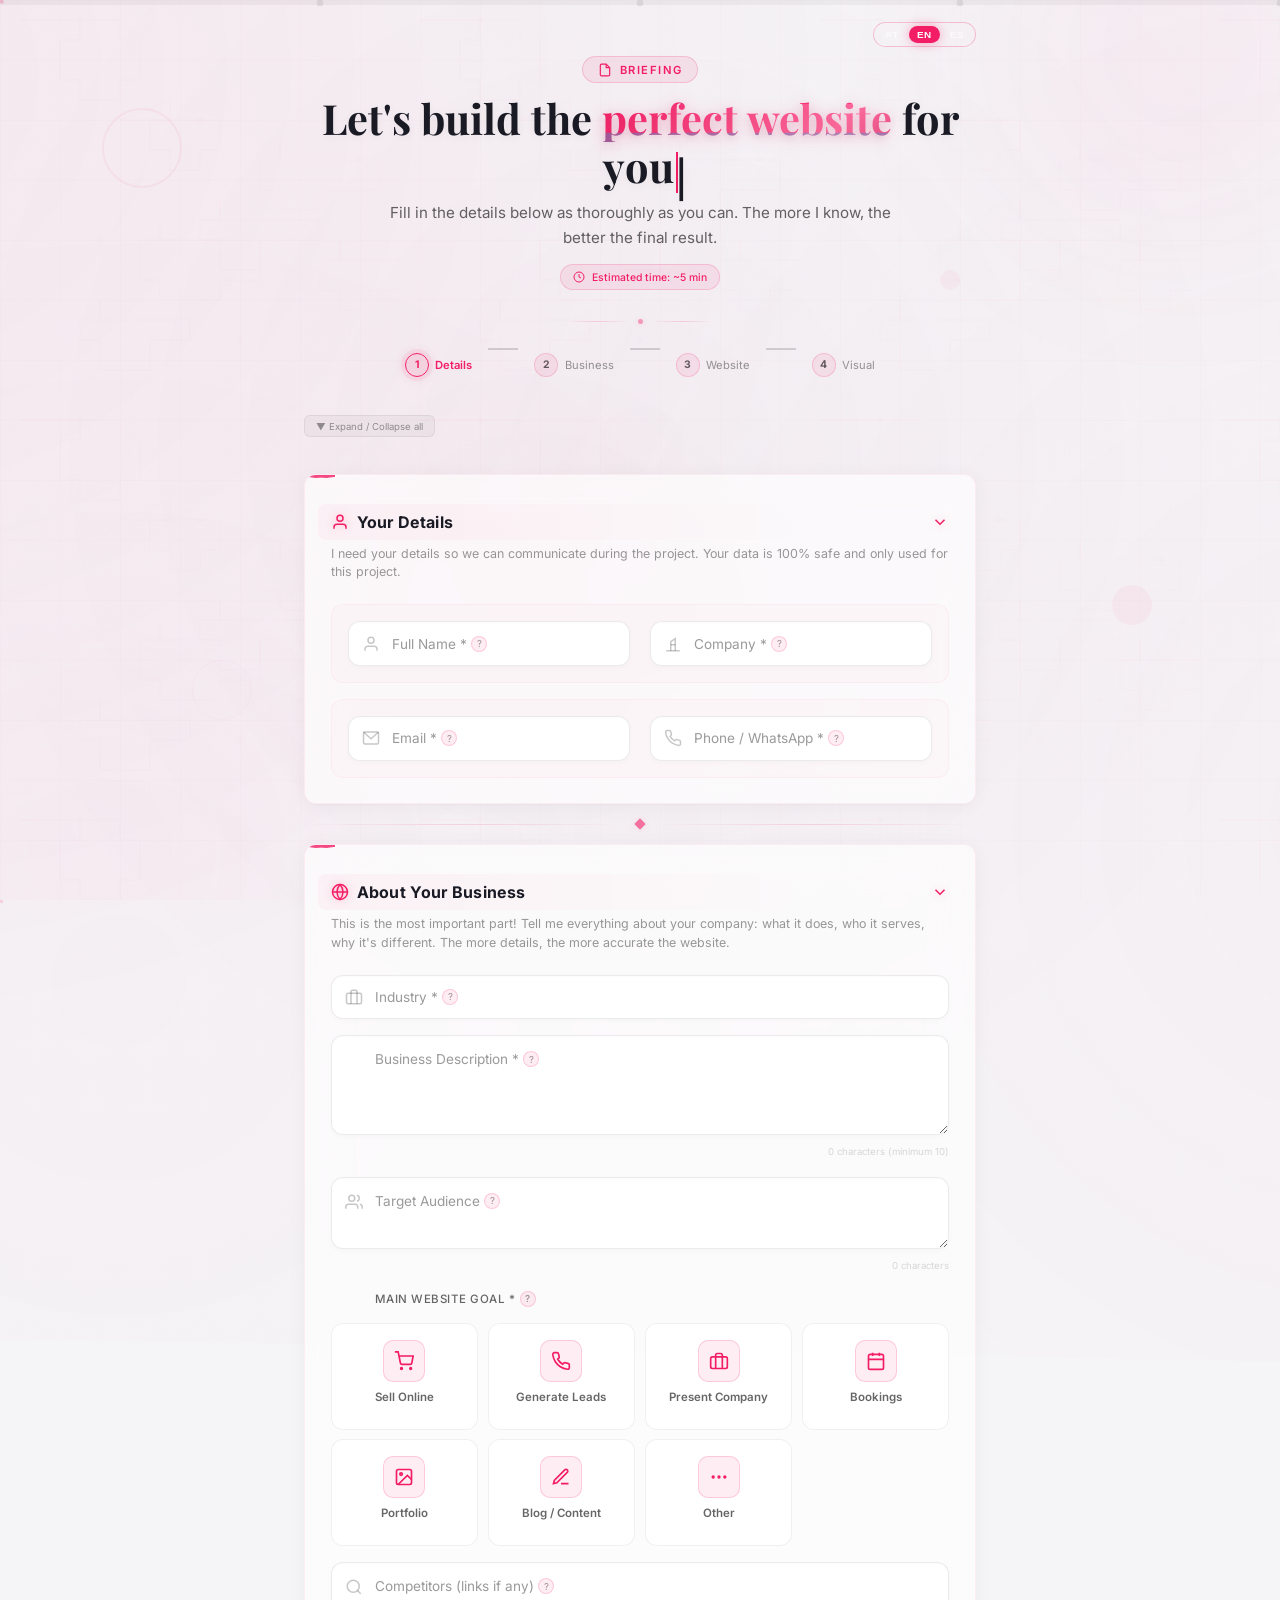
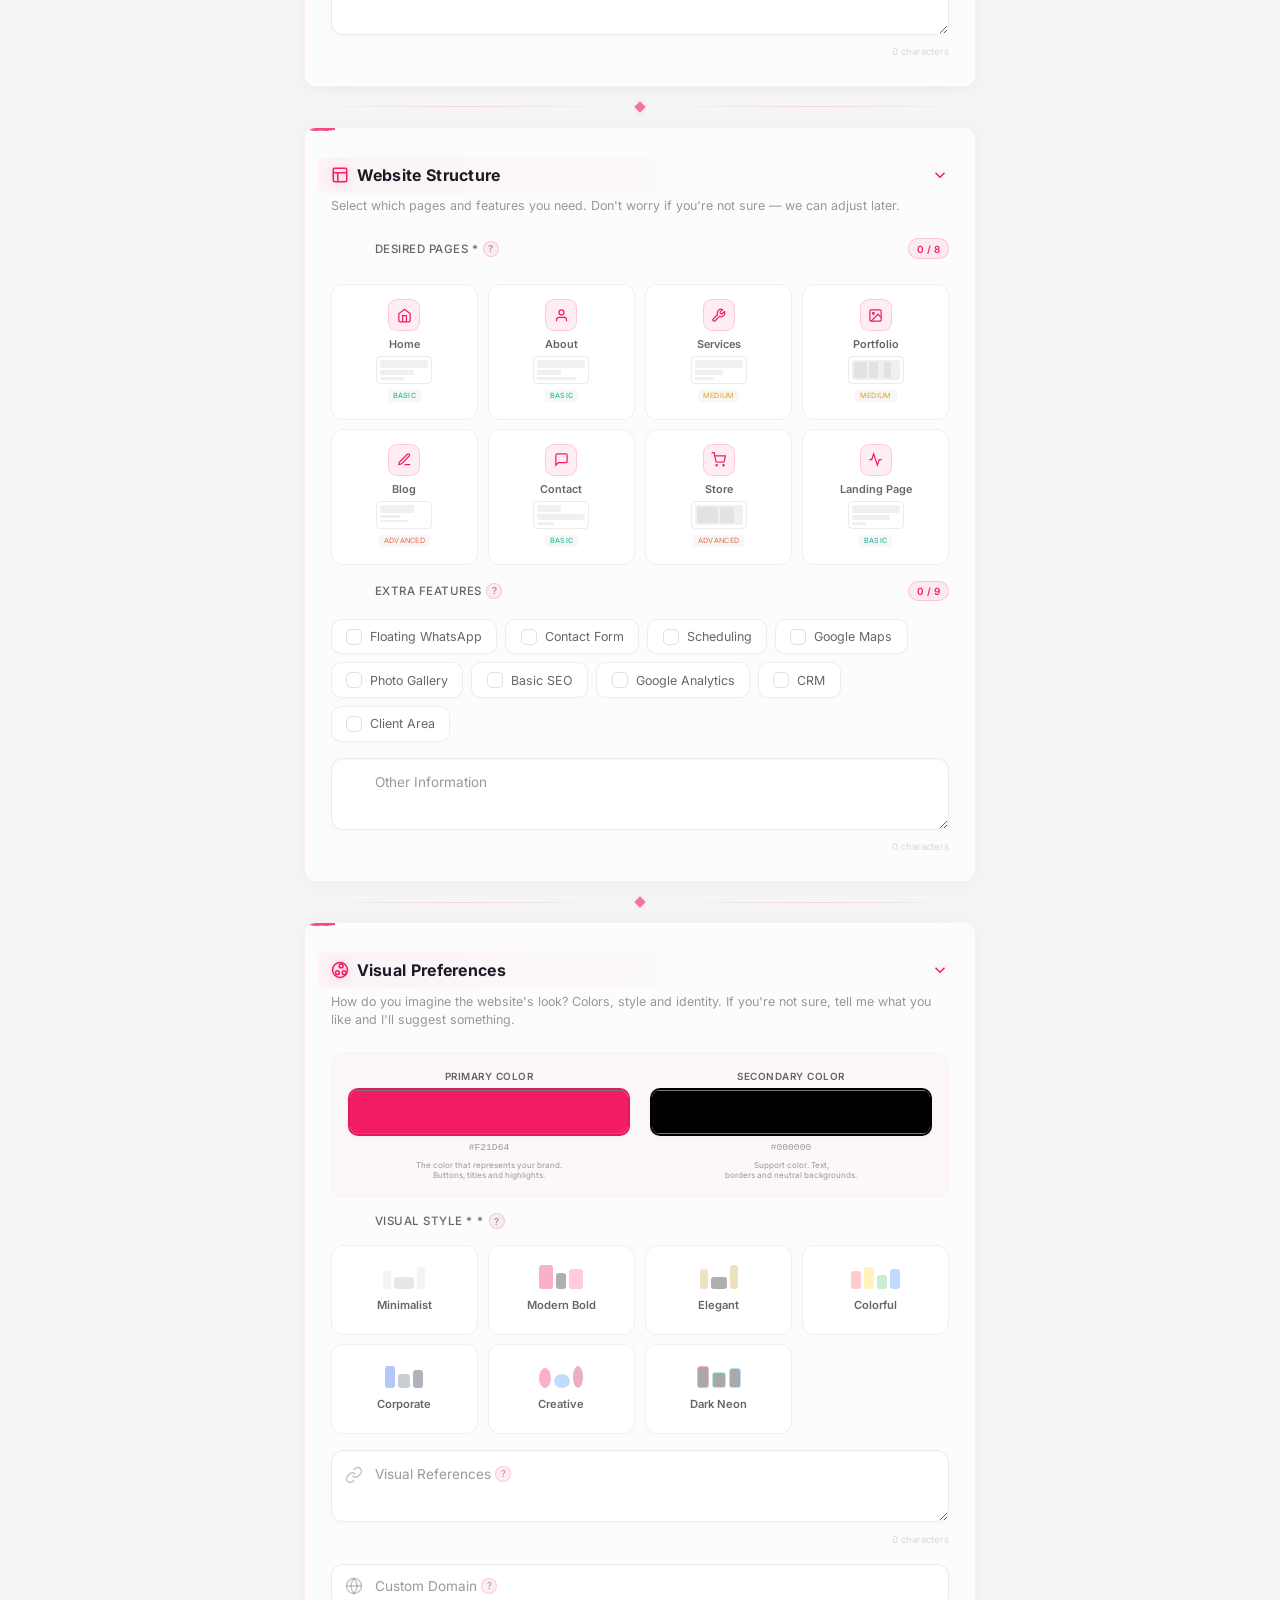
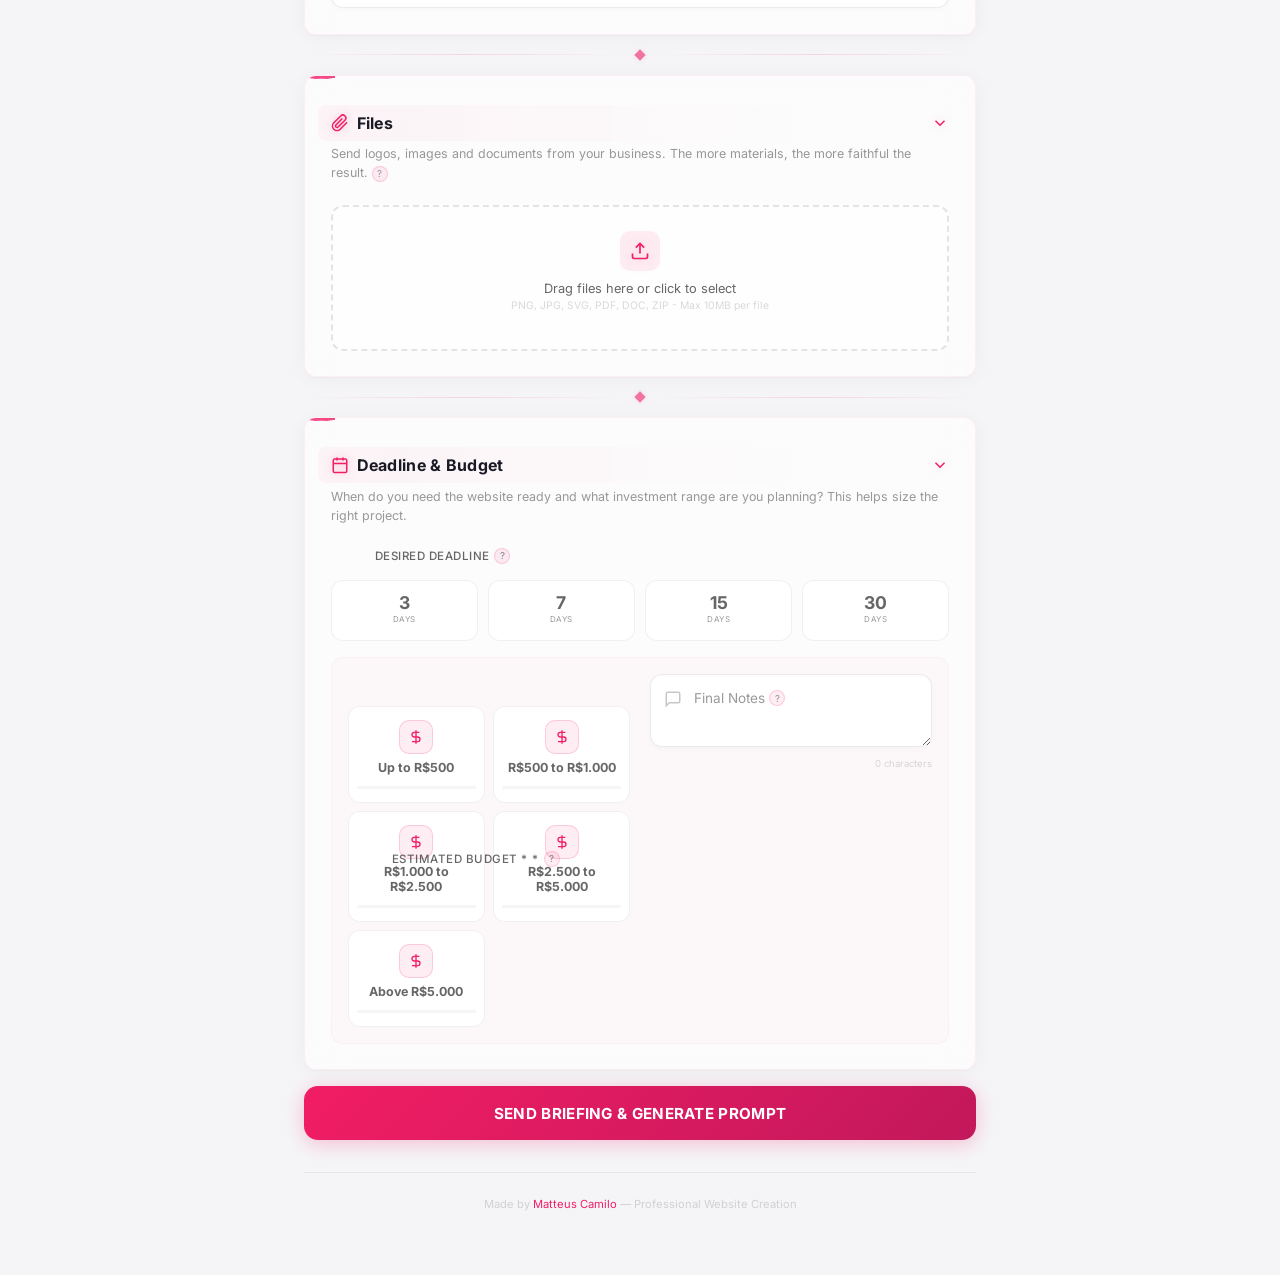
==== commit 4543f429: "Full ES internationalization + site review fixes - a11y iframes/skip links, JSON-LD cleanup, PWA man" ====
--- a/briefing.html
+++ b/briefing.html
@@ -8,20 +8,20 @@
     <meta property="og:title" content="Briefing - Matteus Camilo | Criacao de Sites">
     <meta property="og:description" content="Formulario de briefing para criacao de sites profissionais. Preencha e comece seu projeto.">
     <meta property="og:type" content="website">
-    <meta property="og:url" content="https://matteuscamiloaudiovisual.vercel.app/briefing.html">
-    <meta property="og:image" content="https://matteuscamiloaudiovisual.vercel.app/Topo-fundo-OFC.png">
+    <meta property="og:url" content="https://matteuscamilo.com.br/briefing.html">
+    <meta property="og:image" content="https://matteuscamilo.com.br/Topo-fundo-OFC.png">
     <meta name="twitter:card" content="summary_large_image">
     <meta name="twitter:title" content="Briefing - Matteus Camilo | Criacao de Sites">
     <meta name="twitter:description" content="Formulario de briefing para criacao de sites profissionais.">
-    <meta name="twitter:image" content="https://matteuscamiloaudiovisual.vercel.app/Topo-fundo-OFC.png">
+    <meta name="twitter:image" content="https://matteuscamilo.com.br/Topo-fundo-OFC.png">
     <script type="application/ld+json">
     {
         "@context":"https://schema.org",
         "@type":"WebPage",
         "name":"Briefing - Criacao de Sites Profissionais",
         "description":"Formulario de briefing para criacao de sites profissionais.",
-        "publisher":{"@type":"Organization","name":"Matteus Camilo","logo":{"@type":"ImageObject","url":"https://matteuscamiloaudiovisual.vercel.app/Topo-fundo-OFC.png"}},
-        "mainEntity":{"@type":"FAQPage","mainEntity":[{"@type":"Question","name":"Como funciona o briefing?","acceptedAnswer":{"@type":"Answer","text":"Preencha o formulario com as informacoes do seu negocio. Apos o envio, voce recebera um prompt personalizado para criar seu site."}},{"@type":"Question","name":"Quanto tempo demora?","acceptedAnswer":{"@type":"Answer","text":"O preenchimento leva entre 5 e 10 minutos. O prazo de entrega do site varia de 3 a 30 dias dependingo da complexidade."}}]}
+        "publisher":{"@type":"Organization","name":"Matteus Camilo","logo":{"@type":"ImageObject","url":"https://matteuscamilo.com.br/Topo-fundo-OFC.png"}},
+        "mainEntity":{"@type":"FAQPage","mainEntity":[{"@type":"Question","name":"Como funciona o briefing?","acceptedAnswer":{"@type":"Answer","text":"Preencha o formulario com as informacoes do seu negocio. Apos o envio, voce recebera um prompt personalizado para criar seu site."}},{"@type":"Question","name":"Quanto tempo demora?","acceptedAnswer":{"@type":"Answer","text":"O preenchimento leva entre 5 e 10 minutos. O prazo de entrega do site varia de 3 a 30 dias dependendo da complexidade."}}]}
     }
     </script>
     <script src="translations.js"></script>
@@ -623,6 +623,7 @@
         <div class="briefing-lang" role="group" aria-label="Idioma" data-i18n-attr="aria-label|brief.lang">
             <button type="button" class="lang-btn" data-lang="pt" aria-pressed="false">PT</button>
             <button type="button" class="lang-btn" data-lang="en" aria-pressed="false">EN</button>
+            <button type="button" class="lang-btn" data-lang="es" aria-pressed="false">ES</button>
         </div>
         <header class="briefing-header">
             <div class="briefing-badge">
@@ -645,7 +646,7 @@
         </div>
         <button type="button" class="briefing-toggle-all" id="toggleAllBtn" data-i18n="brief.toggleAll">&#9660; Expandir / Recolher tudo</button>
         <div class="briefing-autosave" id="autoSaveIndicator"><span class="briefing-autosave-dot"></span> <span data-i18n="brief.autosave">Rascunho salvo automaticamente</span></div>
-        <form class="briefing-form" id="briefingForm" action="https://formspree.io/f/xkgvbznr" method="POST" enctype="multipart/form-data">
+        <form class="briefing-form" id="briefingForm" action="https://formspree.io/f/xkgvbznr" method="POST" enctype="multipart/form-data" novalidate>
             <input type="text" name="_gotcha" style="display:none!important" tabindex="-1" autocomplete="off" aria-hidden="true">
 
             <!-- SECTION 1: DADOS -->
@@ -1149,6 +1150,7 @@
     var isChecked=el.classList.contains('checked');
     el.querySelector('input').checked=isChecked;
     el.setAttribute('aria-checked',isChecked);
+    if(window.saveDraftRef)window.saveDraftRef();
     playSound('pop');
     updateCounters();
     updateProgress();
@@ -1164,7 +1166,8 @@
     });
     input.value=selected.join(', ');
     var field=input.closest('.briefing-field');
-    if(field){field.classList.toggle('valid',selected.length>0);field.classList.toggle('invalid',false)}
+    if(field){field.classList.toggle('valid',selected.length>0);field.classList.toggle('invalid',selected.length===0)}
+    if(window.saveDraftRef)window.saveDraftRef();
     playSound('pop');
     updateCounters();
     updateProgress();
@@ -1186,6 +1189,7 @@
     input.value=card.getAttribute('data-value');
     var field=input.closest('.briefing-field');
     if(field){field.classList.add('valid');field.classList.remove('invalid')}
+    if(window.saveDraftRef)window.saveDraftRef();
     playSound('pop');
     updateProgress();
 }
@@ -1203,6 +1207,7 @@
     input.value=card.getAttribute('data-value');
     var field=input.closest('.briefing-field');
     if(field){field.classList.add('valid');field.classList.remove('invalid')}
+    if(window.saveDraftRef)window.saveDraftRef();
     playSound('pop');updateProgress();
 }
 document.querySelectorAll('.briefing-style-card').forEach(function(card){
@@ -1219,6 +1224,7 @@
     input.value=card.getAttribute('data-value');
     var field=input.closest('.briefing-field');
     if(field){field.classList.add('valid');field.classList.remove('invalid')}
+    if(window.saveDraftRef)window.saveDraftRef();
     playSound('pop');updateProgress();
 }
 document.querySelectorAll('.briefing-budget-card').forEach(function(card){
@@ -1448,20 +1454,23 @@
     };
 
     /* â”€â”€ VALIDATION â”€â”€ */
+    var submitting=false;
     function validateField(field,silent){
         var type=field.dataset.validate;
         if(!type)return true;
         var input=field.querySelector('input,textarea,select');
         if(!input)return true;
         var val=input.value.trim();
+        var empty=val.length===0;
         var valid=true;
-        if(type==='required')valid=val.length>0;
+        if(type==='required')valid=!empty;
         else if(type==='email')valid=/^[^\s@]+@[^\s@]+\.[^\s@]+$/.test(val);
         else if(type==='phone')valid=val.replace(/\D/g,'').length>=10;
         else if(type==='min10')valid=val.length>=10;
-        field.classList.toggle('valid',valid&&val.length>0);
-        field.classList.toggle('invalid',!valid&&val.length>0);
-        if(!valid&&val.length>0&&!silent)playSound('buzz');
+        var showInvalid=!valid&&(!empty||submitting);
+        field.classList.toggle('valid',valid&&!empty);
+        field.classList.toggle('invalid',showInvalid);
+        if(showInvalid&&!silent)playSound('buzz');
         return valid;
     }
     form.querySelectorAll('[data-validate]').forEach(function(field){
@@ -1517,14 +1526,17 @@
         });
     }
     window.updateProgress=updateProgress;
+    window.saveDraftRef=function(){formInteracted=true;saveDraft()};
 
     /* â”€â”€ FORM SUBMIT â”€â”€ */
     form.addEventListener('submit',function(e){
         e.preventDefault();
+        submitting=true;
         var allValid=true;
         form.querySelectorAll('[data-validate]').forEach(function(f){
             if(!validateField(f))allValid=false;
         });
+        submitting=false;
         if(!allValid){
             var first=form.querySelector('.briefing-field.invalid');
             if(first)first.scrollIntoView({behavior:'smooth',block:'center'});
@@ -1583,7 +1595,7 @@
         var fd=new FormData(form);
         uploadedFiles.forEach(function(f){fd.append('arquivos',f)});
         fetch(form.action,{method:'POST',body:fd,headers:{'Accept':'application/json'}})
-        .then(function(r){if(r.ok){localStorage.removeItem('briefing-draft');showSuccess();generatePrompt();launchConfetti();playSound('chime')}else{throw new Error()}})
+        .then(function(r){if(r.ok){localStorage.removeItem('briefing-draft');showSuccess();generatePrompt();launchConfetti();playSound('chime');formInteracted=false;form.reset();uploadedFiles=[];document.getElementById('fileList').innerHTML=''}else{throw new Error()}})
         .catch(function(){submitBtn.disabled=false;submitBtn.classList.remove('briefing-submit-loading');submitBtn.innerHTML=tr('brief.submit');alert(tr('brief.submitError'))});
     });
     function showSuccess(){
